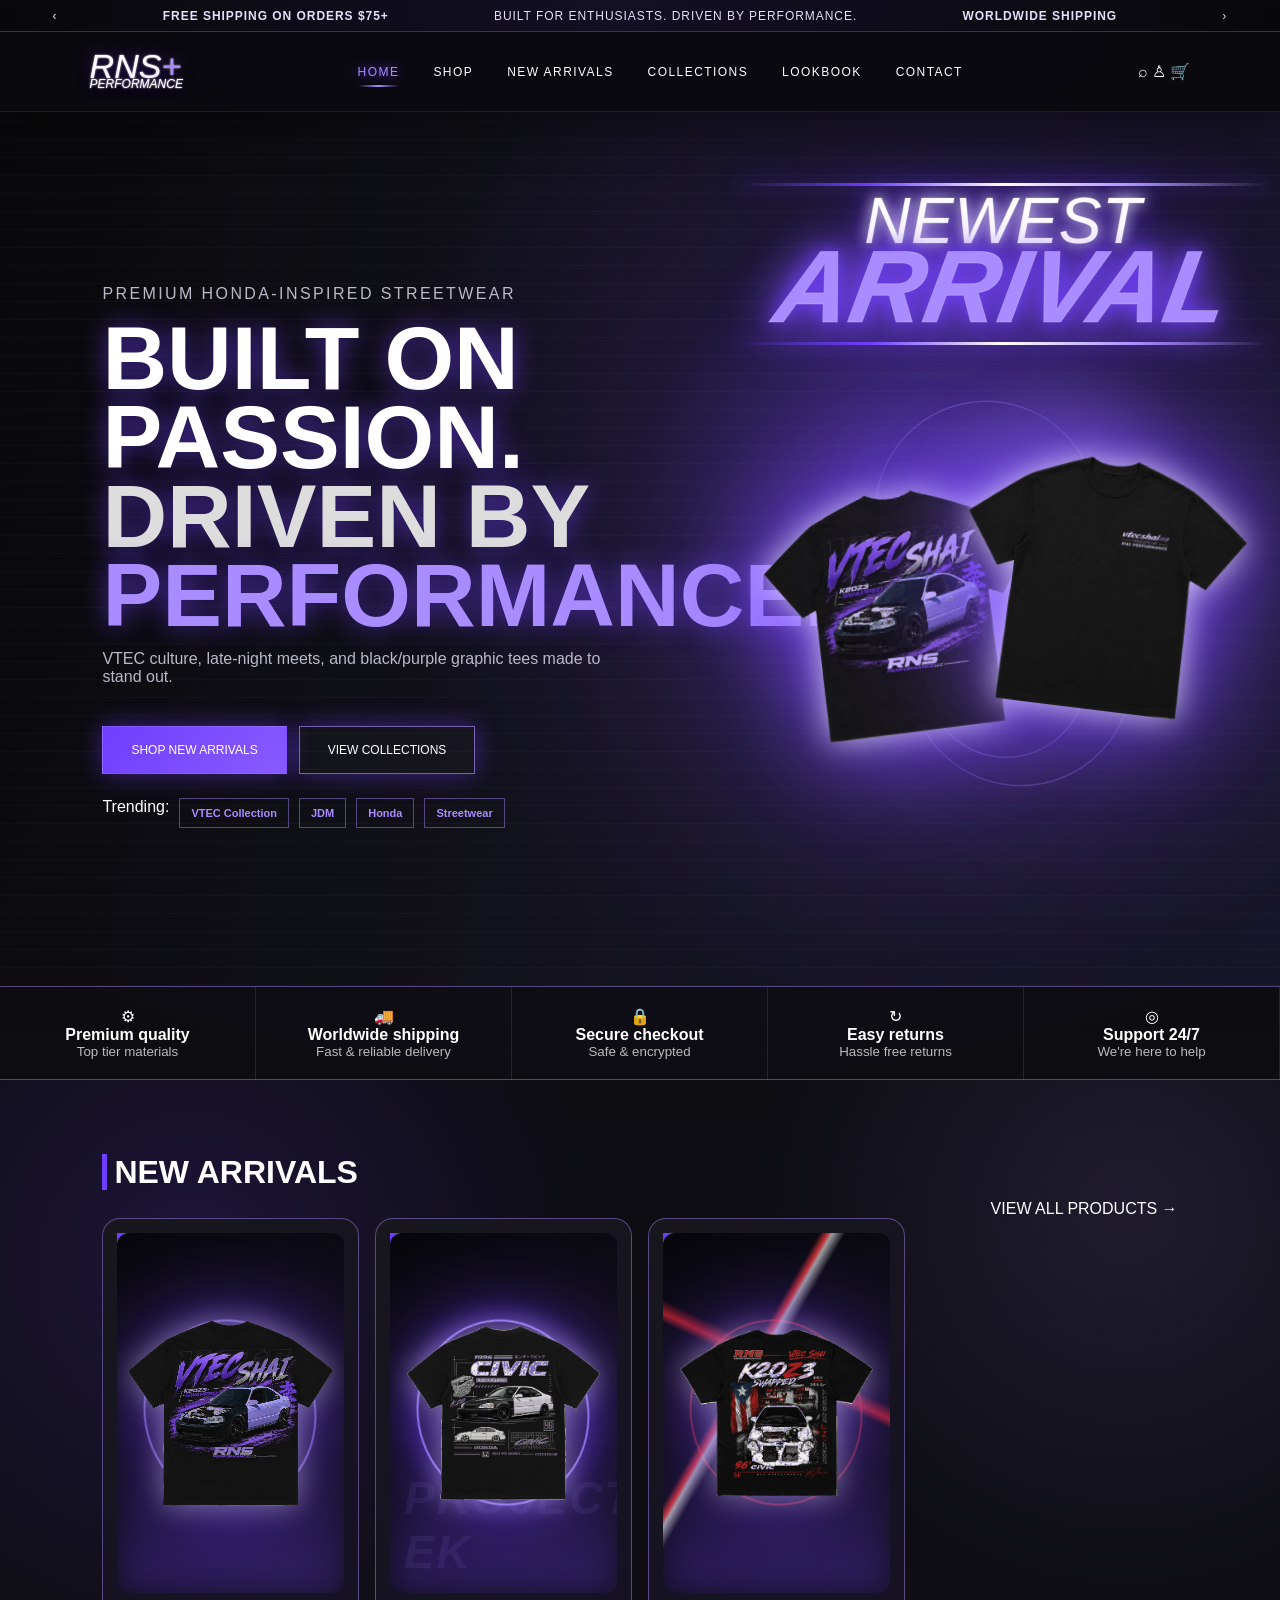
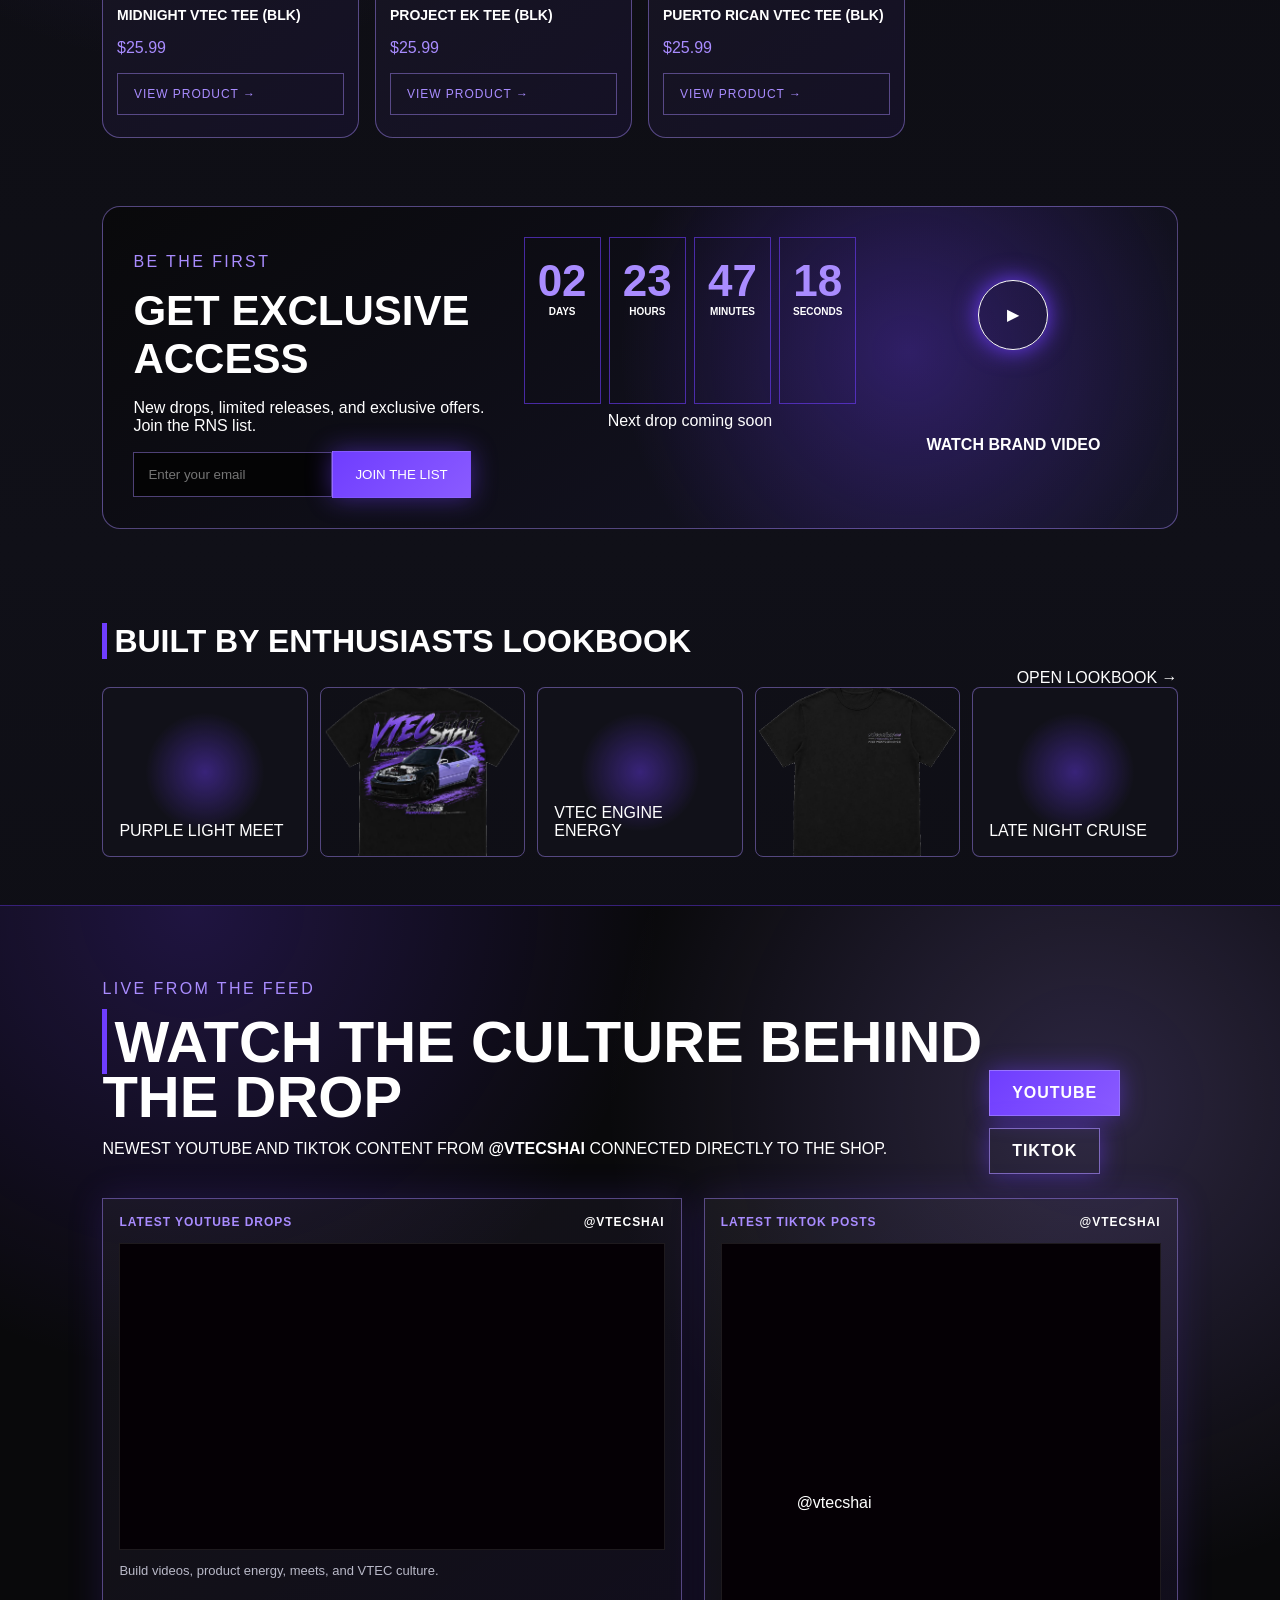
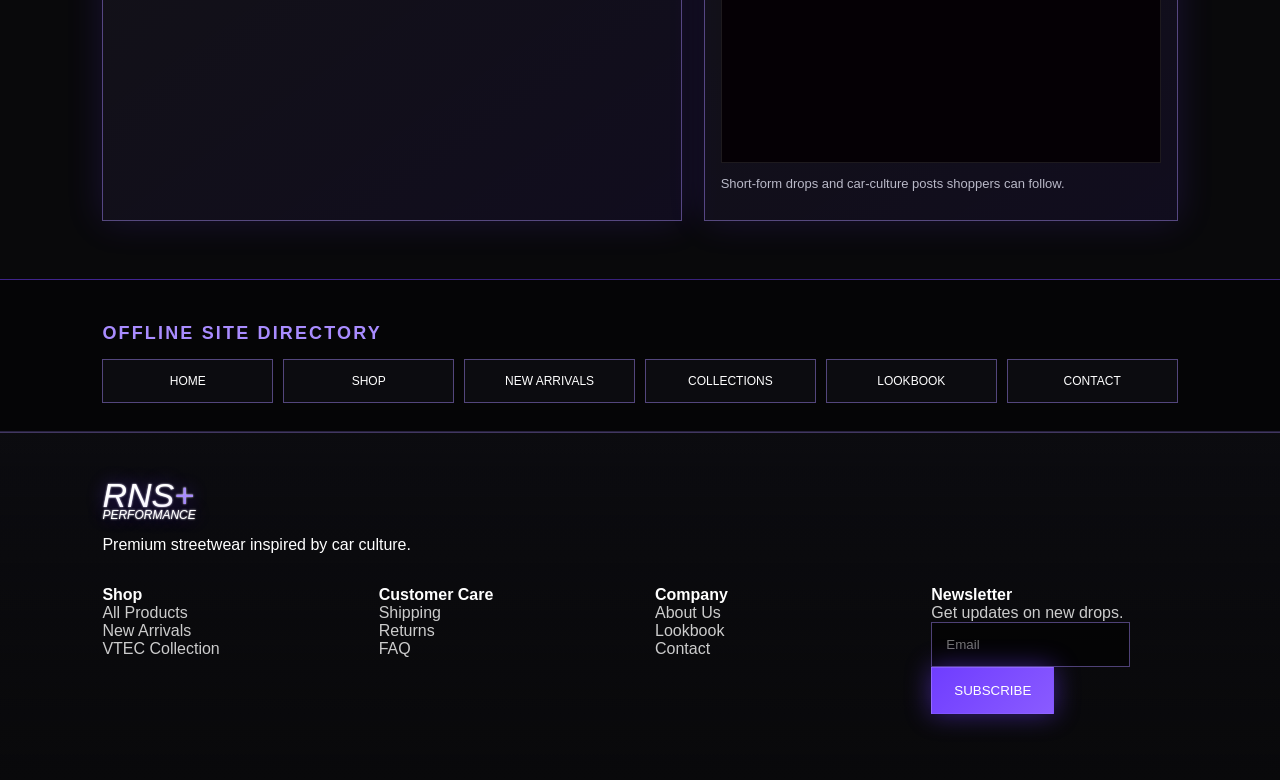
==== index.html @ 990e78fb "Update index.html" ====
<!doctype html><html lang="en"><head><meta charset="utf-8"><meta name="viewport" content="width=device-width,initial-scale=1"><title>RNS Performance Premium Preview</title><link rel="stylesheet" href="assets/styles.css"></head><body class="rns-page">
<div class="topbar"><span>‹</span><b>Free shipping on orders $75+</b><span>Built for enthusiasts. Driven by performance.</span><b>Worldwide shipping</b><span>›</span></div>
<header><div class="logo">RNS<span>+</span><small>PERFORMANCE</small></div><nav><a class="nav-current" href="index.html">Home</a><a href="shop.html">Shop</a><a href="new-arrivals.html">New Arrivals</a><a href="collections.html">Collections</a><a href="lookbook.html">Lookbook</a><a href="contact.html">Contact</a></nav><div class="icons">⌕ ♙ 🛒</div></header>
<section class="hero"><div class="copy"><p class="kicker">Premium Honda-inspired streetwear</p><h1>Built on passion.<br><em>Driven by</em><br><strong>performance.</strong></h1><p>VTEC culture, late-night meets, and black/purple graphic tees made to stand out.</p><div><a class="btn" href="new-arrivals.html">Shop new arrivals</a><a class="btn ghost" href="collections.html">View collections</a></div><div class="tags"><span>Trending:</span><b>VTEC Collection</b><b>JDM</b><b>Honda</b><b>Streetwear</b></div></div><div class="shirts floating-shirts"><div class="arrival-badge" aria-label="Newest Arrival"><span>Newest</span><strong>Arrival</strong></div><span class="hero-orbit hero-orbit-one"></span><span class="hero-orbit hero-orbit-two"></span><img class="hero-shirt shirt-vtec" src="assets/rns-shirt-vtec-transparent.png" alt="RNS Performance VTEC shirt"><img class="hero-shirt shirt-purple" src="assets/rns-shirt-purple-transparent.png" alt="RNS Performance purple shirt"></div></section>
<section class="trust"><div>⚙ <b>Premium quality</b><small>Top tier materials</small></div><div>🚚 <b>Worldwide shipping</b><small>Fast & reliable delivery</small></div><div>🔒 <b>Secure checkout</b><small>Safe & encrypted</small></div><div>↻ <b>Easy returns</b><small>Hassle free returns</small></div><div>◎ <b>Support 24/7</b><small>We're here to help</small></div></section>
<section class="products catalog-products"><div class="head"><h2>New arrivals</h2><a href="shop.html">View all products →</a></div><div class="grid catalog-grid"><article class="catalog-card card-violet"><i>New</i><a class="product-link" href="product-vtec.html"><div class="catalog-stage"><span class="motion-ring"></span><span class="motion-bolt"></span><div class="shirt-rotator"><img class="front" src="assets/rns-shirt-vtec-transparent.png" alt="Midnight Vtec Tee (Blk)
 front"><img class="back" src="assets/vtec-back-transparent.png" alt="Midnight Vtec Tee (Blk) back"></div></div><h3>Midnight Vtec Tee (Blk)
</h3><p>$25.99</p><span class="view-product">View product →</span></a></article><article class="catalog-card card-orbit"><i>New</i><a class="product-link" href="product-project-ek.html"><div class="catalog-stage"><span class="motion-ring"></span><span class="motion-bolt"></span><div class="shirt-rotator"><img class="front" src="assets/project-ek-front-transparent.png" alt="Project EK Tee (Blk) front"><img class="back" src="assets/project-ek-back-transparent.png" alt="Project EK Tee (Blk) back"></div></div><h3>Project EK Tee (Blk)</h3><p>$25.99</p><span class="view-product">View product →</span></a></article><article class="catalog-card card-lightning"><i>New</i><a class="product-link" href="product-puerto-rican-vtec.html"><div class="catalog-stage"><span class="motion-ring"></span><span class="motion-bolt"></span><div class="shirt-rotator"><img class="front" src="assets/puerto-rican-vtec-front-transparent.png" alt="Puerto Rican Vtec Tee (blk) front"><img class="back" src="assets/puerto-rican-vtec-back-transparent.png" alt="Puerto Rican Vtec Tee (blk) back"></div></div><h3>Puerto Rican Vtec Tee (blk)</h3><p>$25.99</p><span class="view-product">View product →</span></a></article></div></section>
<section class="access"><div><p class="kicker">Be the first</p><h2>Get exclusive access</h2><p>New drops, limited releases, and exclusive offers. Join the RNS list.</p><input placeholder="Enter your email"><button>Join the list</button></div><div class="count"><b>02<small>Days</small></b><b>23<small>Hours</small></b><b>47<small>Minutes</small></b><b>18<small>Seconds</small></b><span>Next drop coming soon</span></div><div class="video"><div>▶</div><b>Watch brand video</b></div></section>
<section class="lookbook"><div class="head"><h2>Built by enthusiasts <span>lookbook</span></h2><a href="lookbook.html">Open lookbook →</a></div><div class="lookgrid"><div>Purple light meet</div><img src="assets/vtec-back-transparent.png"><div>VTEC engine energy</div><img src="assets/purple-back-transparent.png"><div>Late night cruise</div></div></section>

<section class="social-feed">
  <div class="head social-head"><div><p class="kicker">Live from the feed</p><h2>Watch the culture behind the drop</h2><p>Newest YouTube and TikTok content from <b>@vtecshai</b> connected directly to the shop.</p></div><div class="social-actions"><a href="https://www.youtube.com/@vtecshai" target="_blank">YouTube</a><a href="https://www.tiktok.com/@vtecshai" target="_blank">TikTok</a></div></div>
  <div class="social-grid">
    <article><div class="platform"><span>Latest YouTube Drops</span><b>@vtecshai</b></div><div class="embed"><iframe src="https://www.youtube.com/embed?listType=user_uploads&list=vtecshai" title="Latest YouTube videos from vtecshai" loading="lazy" allowfullscreen></iframe></div><p>Build videos, product energy, meets, and VTEC culture.</p></article>
    <article><div class="platform"><span>Latest TikTok Posts</span><b>@vtecshai</b></div><div class="embed tiktok"><blockquote class="tiktok-embed" cite="https://www.tiktok.com/@vtecshai" data-unique-id="vtecshai" data-embed-type="creator" style="max-width:780px;min-width:288px;margin:0 auto;"><section><a target="_blank" href="https://www.tiktok.com/@vtecshai?refer=creator_embed">@vtecshai</a></section></blockquote><script async src="https://www.tiktok.com/embed.js"></script></div><p>Short-form drops and car-culture posts shoppers can follow.</p></article>
  </div>
</section>
<section class="directory"><h2>Offline site directory</h2><div class="dir-grid"><a href="index.html">Home</a><a href="shop.html">Shop</a><a href="new-arrivals.html">New Arrivals</a><a href="collections.html">Collections</a><a href="lookbook.html">Lookbook</a><a href="contact.html">Contact</a></div></section><footer><a class="logo" href="index.html">RNS<span>+</span><small>PERFORMANCE</small></a><p>Premium streetwear inspired by car culture.</p><div class="cols"><p><b>Shop</b><br>All Products<br>New Arrivals<br>VTEC Collection</p><p><b>Customer Care</b><br>Shipping<br>Returns<br>FAQ</p><p><b>Company</b><br>About Us<br>Lookbook<br>Contact</p><p><b>Newsletter</b><br>Get updates on new drops.<br><input placeholder="Email"><button>Subscribe</button></p></div></footer>
</body></html>
---- assets/styles.css ----
*{box-sizing:border-box}body{margin:0;background:#020203;color:white;font-family:Arial Black,Arial,sans-serif}a{color:inherit;text-decoration:none}.topbar{height:32px;background:linear-gradient(90deg,#141026,#070308,#141026);display:flex;align-items:center;justify-content:space-around;border-bottom:1px solid #6F3DFF;color:#fff;font-size:12px;text-transform:uppercase;letter-spacing:.08em}header{height:80px;display:flex;align-items:center;justify-content:space-between;padding:0 7%;background:#050506cc;position:sticky;top:0;z-index:3;border-bottom:1px solid #27213f}.logo{font-size:34px;line-height:.75;font-style:italic;text-shadow:0 0 14px #6F3DFF}.logo span{color:#6F3DFF}.logo small{display:block;font-size:12px}nav{display:flex;gap:34px;font-size:12px;text-transform:uppercase;letter-spacing:.12em}.hero{min-height:690px;display:grid;grid-template-columns:1fr 1fr;align-items:center;padding:6% 8%;position:relative;overflow:hidden;background:radial-gradient(circle at 75% 42%,#34206f 0,#0e0711 28%,transparent 50%),linear-gradient(90deg,#020203 45%,#100e1d)}.hero:before{content:"";position:absolute;inset:0;background:repeating-linear-gradient(0deg,#fff1 0 1px,transparent 1px 18px);opacity:.3}.copy,.shirts{position:relative}.kicker{color:#6F3DFF;text-transform:uppercase;letter-spacing:.15em}.hero h1{font-size:clamp(48px,7vw,96px);text-transform:uppercase;line-height:.88;margin:0;text-shadow:0 0 20px #6F3DFF}.hero h1 em{font-style:normal;color:#ddd}.hero h1 strong{color:#6F3DFF}.copy>p{max-width:500px;color:#ded7e7}.btn{display:inline-block;background:linear-gradient(90deg,#6F3DFF,#7c4dff);padding:16px 28px;margin:24px 12px 24px 0;text-transform:uppercase;font-size:12px;box-shadow:0 0 20px #6F3DFF66}.ghost{background:transparent;border:1px solid #9273ff}.tags{display:flex;gap:10px;flex-wrap:wrap}.tags b{border:1px solid #6F3DFF;padding:8px 11px;color:#6F3DFF;font-size:11px}.shirts{position:relative;min-height:720px;display:flex;align-items:center;justify-content:center;isolation:isolate;padding-top:90px}.floating-shirts:before{content:"";position:absolute;inset:10% 3% 2%;background:radial-gradient(circle at 40% 55%,#6F3DFF66,transparent 32%),radial-gradient(circle at 68% 38%,#7c4dff55,transparent 30%);filter:blur(18px);z-index:-2;animation:pulseGlow 3.6s ease-in-out infinite}.hero-orbit{position:absolute;border:1px solid #6F3DFF99;border-radius:999px;filter:drop-shadow(0 0 14px #6F3DFF);opacity:.72;z-index:-1}.hero-orbit-one{width:64%;height:54%;transform:rotate(-12deg);animation:orbitDrift 8s ease-in-out infinite}.hero-orbit-two{width:46%;height:38%;transform:rotate(18deg) translate(18%,8%);animation:orbitDrift 9s ease-in-out infinite reverse}.hero-shirt{position:relative;width:min(78%,680px);object-fit:contain;filter:drop-shadow(0 0 14px #ffffff99) drop-shadow(0 0 38px #6F3DFFff) drop-shadow(0 0 82px #7c4dffbb);will-change:transform,opacity,filter}.shirt-vtec{transform:rotate(-7deg) translate(-3%,7%);animation:floatInLeft 1.05s cubic-bezier(.16,1,.3,1) both,shirtFloatA 5.6s ease-in-out 1.05s infinite}.shirt-purple{width:min(82%,710px);margin-left:-28%;transform:rotate(7deg) translate(3%,-4%);animation:floatInRight 1.15s cubic-bezier(.16,1,.3,1) .12s both,shirtFloatB 6.2s ease-in-out 1.15s infinite}@keyframes floatInLeft{0%{opacity:0;transform:translateX(-90px) translateY(34px) scale(.88) rotate(-16deg)}100%{opacity:1;transform:rotate(-7deg) translate(-3%,7%) scale(1)}}@keyframes floatInRight{0%{opacity:0;transform:translateX(100px) translateY(-18px) scale(.88) rotate(18deg)}100%{opacity:1;transform:rotate(7deg) translate(3%,-4%) scale(1)}}@keyframes shirtFloatA{0%,100%{transform:rotate(-7deg) translate(-3%,7%)}50%{transform:rotate(-5deg) translate(-5%,2%)}}@keyframes shirtFloatB{0%,100%{transform:rotate(7deg) translate(3%,-4%)}50%{transform:rotate(5deg) translate(6%,1%)}}@keyframes pulseGlow{0%,100%{opacity:.62;transform:scale(.96)}50%{opacity:1;transform:scale(1.04)}}@keyframes orbitDrift{0%,100%{transform:rotate(-12deg) translateY(0)}50%{transform:rotate(-7deg) translateY(-14px)}}.arrival-badge{position:absolute;top:8px;left:50%;transform:translateX(-50%);z-index:5;text-align:center;text-transform:uppercase;letter-spacing:.04em;line-height:.78;white-space:nowrap;filter:drop-shadow(0 0 18px #6F3DFF);animation:arrivalSlam .95s cubic-bezier(.16,1,.3,1) .05s both,arrivalGlow 2.2s ease-in-out 1s infinite}.arrival-badge span,.arrival-badge strong{display:block;font-family:Arial Black,Impact,sans-serif;font-style:italic;-webkit-text-stroke:1px #ffffff44}.arrival-badge span{font-size:clamp(34px,5vw,76px);color:#fff;text-shadow:0 0 16px #fff,0 0 28px #6F3DFF}.arrival-badge strong{font-size:clamp(54px,8vw,124px);color:#6F3DFF;text-shadow:0 0 18px #6F3DFF,0 0 44px #7c4dff;transform:skewX(-10deg)}.arrival-badge:before,.arrival-badge:after{content:"";position:absolute;left:50%;height:3px;background:linear-gradient(90deg,transparent,#6F3DFF,#fff,#7c4dff,transparent);transform:translateX(-50%);width:118%;box-shadow:0 0 18px #6F3DFF}.arrival-badge:before{top:-14px}.arrival-badge:after{bottom:-18px}@keyframes arrivalSlam{0%{opacity:0;transform:translate(-50%,-70px) scale(1.25) skewX(-18deg);letter-spacing:.18em;filter:blur(4px) drop-shadow(0 0 38px #6F3DFF)}70%{opacity:1;transform:translate(-50%,8px) scale(.96) skewX(-8deg);filter:blur(0) drop-shadow(0 0 24px #6F3DFF)}100%{opacity:1;transform:translate(-50%,0) scale(1) skewX(0)}}@keyframes arrivalGlow{0%,100%{filter:drop-shadow(0 0 14px #6F3DFF)}50%{filter:drop-shadow(0 0 30px #6F3DFF) drop-shadow(0 0 54px #7c4dff)}}@media(prefers-reduced-motion:reduce){.hero-shirt,.hero-orbit,.floating-shirts:before,.arrival-badge{animation:none!important}}.trust{display:grid;grid-template-columns:repeat(5,1fr);border-top:1px solid #6F3DFF77;border-bottom:1px solid #6F3DFF77}.trust div{padding:20px;text-align:center;border-right:1px solid #27213f}.trust b,.trust small{display:block}.trust small{color:#bbb}.products,.lookbook{padding:48px 8%}.head{display:flex;justify-content:space-between;align-items:end;text-transform:uppercase}.head h2{font-size:32px}.head h2:before{content:"";border-left:5px solid #6F3DFF;margin-right:7px}.grid{display:grid;grid-template-columns:repeat(4,1fr);gap:16px}article{border:1px solid #6F3DFF77;background:#0c0c10;padding:14px;position:relative}article:hover{box-shadow:0 0 30px #6F3DFF66;transform:translateY(-3px)}article i{position:absolute;background:#6F3DFF;color:#000;padding:4px 8px;text-transform:uppercase;font-size:10px}article img{width:100%;aspect-ratio:1;object-fit:cover}article h3{font-size:14px;text-transform:uppercase}article p{color:#6F3DFF}.access{margin:20px 8%;padding:30px;border:1px solid #6F3DFF;border-radius:18px;display:grid;grid-template-columns:1.1fr 1fr .8fr;gap:24px;background:radial-gradient(circle at 75% 45%,#7c4dff55,transparent 35%),#060608}.access h2{text-transform:uppercase;font-size:42px;margin:0}.access input,footer input{background:#040405;border:1px solid #6F3DFF77;color:white;padding:14px}.access button,footer button{background:#6F3DFF;color:white;border:0;padding:15px 22px;text-transform:uppercase}.count{display:grid;grid-template-columns:repeat(4,1fr);gap:8px;text-align:center}.count b{border:1px solid #6F3DFF99;padding:18px 8px;color:#6F3DFF;font-size:44px}.count small{display:block;color:white;font-size:10px;text-transform:uppercase}.count span{grid-column:1/-1}.video{display:grid;place-items:center;text-transform:uppercase}.video div{width:70px;height:70px;border:1px solid white;border-radius:50%;display:grid;place-items:center;box-shadow:0 0 25px #6F3DFF}.lookgrid{display:grid;grid-template-columns:repeat(5,1fr);gap:12px}.lookgrid img,.lookgrid div{width:100%;height:170px;object-fit:cover;border:1px solid #6F3DFF77;border-radius:8px}.lookgrid div{display:flex;align-items:end;padding:16px;text-transform:uppercase;background:radial-gradient(circle,#7c4dff77,transparent 45%),#09090c}footer{padding:50px 8%;border-top:1px solid #6F3DFF77}.cols{display:grid;grid-template-columns:repeat(4,1fr);gap:30px;color:#ccc}footer b{color:white}@media(max-width:800px){nav{display:none}.hero,.access{grid-template-columns:1fr}.trust,.grid,.lookgrid,.cols{grid-template-columns:1fr 1fr}.topbar{font-size:9px}.shirts{min-height:610px;padding-top:100px}.hero-shirt{width:86%}.shirt-purple{width:92%;margin-left:-36%}.arrival-badge span{font-size:34px}.arrival-badge strong{font-size:56px}}
.social-feed{padding:58px 8vw;background:radial-gradient(circle at 15% 0,rgba(111,61,255,.22),transparent 32%),radial-gradient(circle at 85% 20%,rgba(138,91,255,.25),transparent 36%),#030004;border-top:1px solid rgba(111,61,255,.45);border-bottom:1px solid rgba(111,61,255,.45)}.social-head{align-items:flex-end}.social-head h2{font-size:clamp(30px,5vw,58px);line-height:.95;margin:0 0 12px;text-transform:uppercase}.social-actions{display:flex;gap:12px;flex-wrap:wrap}.social-actions a{display:inline-flex;align-items:center;justify-content:center;min-height:46px;padding:0 22px;border:1px solid #6F3DFF;background:#6F3DFF;color:#fff;text-decoration:none;text-transform:uppercase;font-weight:900;letter-spacing:.06em;box-shadow:0 0 24px rgba(111,61,255,.42)}.social-actions a:nth-child(2){background:transparent}.social-grid{display:grid;grid-template-columns:minmax(0,1.1fr) minmax(320px,.9fr);gap:22px;margin-top:24px}.social-grid article{border:1px solid rgba(111,61,255,.58);background:linear-gradient(145deg,rgba(255,255,255,.045),rgba(111,61,255,.08));box-shadow:0 0 34px rgba(111,61,255,.18);padding:16px}.platform{display:flex;justify-content:space-between;gap:12px;text-transform:uppercase;letter-spacing:.08em;font-size:12px;font-weight:900;margin-bottom:14px}.platform span{color:#6F3DFF}.embed{background:#050005;border:1px solid rgba(255,255,255,.1);aspect-ratio:16/9;display:flex;align-items:center;justify-content:center;overflow:hidden}.embed iframe{width:100%;height:100%;border:0}.embed.tiktok{min-height:520px;aspect-ratio:auto;padding:10px}.social-grid p{color:rgba(255,255,255,.7);font-size:13px}@media(max-width:900px){.social-grid{grid-template-columns:1fr}.embed.tiktok{min-height:430px}}


/* offline multi-page navigation */
nav a,.btn,.head a,.social-actions a,.product-link,.footer-link{cursor:pointer}.page-hero{min-height:360px;padding:70px 8%;display:grid;align-items:center;background:radial-gradient(circle at 80% 35%,#34206f 0,#100e1d 28%,transparent 50%),linear-gradient(100deg,#020203,#100e1d);border-bottom:1px solid #6F3DFF77;position:relative;overflow:hidden}.page-hero:before{content:"";position:absolute;inset:0;background:repeating-linear-gradient(0deg,#fff1 0 1px,transparent 1px 18px);opacity:.25}.page-hero>*{position:relative}.page-hero h1{font-size:clamp(44px,8vw,92px);line-height:.85;margin:0;text-transform:uppercase;text-shadow:0 0 22px #6F3DFF}.page-hero p{max-width:680px;color:#ddd;font-family:Arial,sans-serif;line-height:1.6}.directory{padding:28px 8%;background:#050506;border-bottom:1px solid #27213f}.directory h2{font-size:18px;text-transform:uppercase;letter-spacing:.12em;color:#6F3DFF}.dir-grid{display:grid;grid-template-columns:repeat(6,1fr);gap:10px}.dir-grid a{border:1px solid #6F3DFF77;padding:14px;text-align:center;text-transform:uppercase;font-size:12px;background:#0c0c10}.dir-grid a:hover{box-shadow:0 0 22px #6F3DFF66}.content-section{padding:48px 8%}.split{display:grid;grid-template-columns:1fr 1fr;gap:32px;align-items:center}.panel{border:1px solid #6F3DFF77;background:linear-gradient(145deg,#0c0c10,#141225);padding:28px;border-radius:18px;box-shadow:0 0 24px #6F3DFF22}.panel h2,.content-section h2{text-transform:uppercase;font-size:clamp(28px,4vw,54px);margin-top:0}.panel p,.content-section p,.faq p{font-family:Arial,sans-serif;color:#ddd;line-height:1.6}.big-shirt{width:100%;max-height:560px;object-fit:contain;filter:drop-shadow(0 0 22px #fff8) drop-shadow(0 0 52px #6F3DFF)}.collection-grid{display:grid;grid-template-columns:repeat(3,1fr);gap:18px}.collection-card{min-height:260px;border:1px solid #6F3DFF77;border-radius:16px;padding:22px;display:flex;flex-direction:column;justify-content:flex-end;background:radial-gradient(circle at 70% 20%,#7c4dff77,transparent 35%),#08080b;text-transform:uppercase}.collection-card:nth-child(2){background:radial-gradient(circle at 30% 20%,#6F3DFF88,transparent 35%),#08080b}.collection-card:nth-child(3){background:radial-gradient(circle at 50% 15%,#fff4,transparent 34%),#08080b}.contact-grid{display:grid;grid-template-columns:1fr 1fr;gap:24px}.contact-form input,.contact-form textarea{width:100%;margin-bottom:12px;background:#040405;border:1px solid #6F3DFF77;color:white;padding:14px}.contact-form textarea{min-height:160px}.contact-form button{background:#6F3DFF;color:#fff;border:0;padding:15px 22px;text-transform:uppercase;font-weight:900}.faq{display:grid;grid-template-columns:repeat(2,1fr);gap:16px}.faq div{border:1px solid #27213f;background:#09090c;padding:18px;border-radius:12px}.nav-current{color:#6F3DFF;text-shadow:0 0 12px #6F3DFF}.mini-cart{border:1px solid #6F3DFF77;background:#0c0c10;padding:20px;border-radius:14px}.product-detail{display:grid;grid-template-columns:1fr 1fr;gap:32px;align-items:center}.product-detail img{width:100%;border:1px solid #6F3DFF77;background:#fff;border-radius:18px}.size-row{display:flex;gap:10px;flex-wrap:wrap}.size-row span{border:1px solid #6F3DFF77;padding:10px 14px}.mobile-note{display:none}@media(max-width:900px){.dir-grid{grid-template-columns:1fr 1fr}.split,.contact-grid,.product-detail{grid-template-columns:1fr}.collection-grid,.faq{grid-template-columns:1fr}.mobile-note{display:block}.page-hero{min-height:300px}}


/* RNS purple/chrome colorway refresh */
:root{
  --bg:#09090B;
  --bg-2:#121218;
  --panel:#181820;
  --purple:#6F3DFF;
  --purple-2:#8A5BFF;
  --purple-3:#A98CFF;
  --text:#FFFFFF;
  --muted:#B9B9C8;
  --line:rgba(255,255,255,.09);
  --glow:rgba(111,61,255,.48);
}
body{background:radial-gradient(circle at 50% -10%,rgba(111,61,255,.22),transparent 34%),linear-gradient(180deg,var(--bg) 0%,#101018 54%,#08080b 100%);color:var(--text)}
.topbar{background:linear-gradient(90deg,#09090B,#141026 48%,#09090B);border-bottom:1px solid rgba(111,61,255,.55);color:#EAE5FF}
header{background:rgba(9,9,11,.86);backdrop-filter:blur(18px);border-bottom:1px solid rgba(255,255,255,.08);box-shadow:0 18px 45px rgba(0,0,0,.38)}
.logo{text-shadow:0 0 18px var(--glow),0 0 2px #fff}.logo span,.kicker,.nav-current,.directory h2{color:var(--purple-3)}
nav a{position:relative}nav a:after{content:"";position:absolute;left:0;right:0;bottom:-8px;height:2px;background:linear-gradient(90deg,transparent,var(--purple-3),transparent);transform:scaleX(0);transition:.25s}nav a:hover:after,.nav-current:after{transform:scaleX(1)}
.hero{background:radial-gradient(circle at 72% 42%,rgba(111,61,255,.45) 0,rgba(52,32,111,.28) 26%,transparent 52%),linear-gradient(108deg,#09090B 0%,#101018 52%,#17152a 100%)}
.hero:before,.page-hero:before{background:repeating-linear-gradient(0deg,rgba(255,255,255,.08) 0 1px,transparent 1px 18px),linear-gradient(90deg,transparent,rgba(169,140,255,.08),transparent)}
.hero h1{text-shadow:0 0 26px rgba(111,61,255,.62)}.hero h1 strong{color:var(--purple-3)}.copy>p,.page-hero p,.social-grid p,.panel p,.content-section p,.faq p{color:var(--muted)}
.btn,.access button,footer button,.contact-form button{background:linear-gradient(135deg,var(--purple),var(--purple-2));box-shadow:0 0 26px var(--glow);border:1px solid rgba(255,255,255,.1);color:#fff}.btn:hover,.access button:hover,footer button:hover,.contact-form button:hover{box-shadow:0 0 38px rgba(111,61,255,.75);transform:translateY(-1px)}
.ghost{background:rgba(255,255,255,.02);border:1px solid rgba(169,140,255,.65)}
.tags b,.trust,article,.access,.lookgrid img,.lookgrid div,.panel,.dir-grid a,.collection-card,.mini-cart,.product-detail img,.size-row span,.contact-form input,.contact-form textarea,.access input,footer input{border-color:rgba(169,140,255,.45)!important}.tags b,article p,.count b{color:var(--purple-3)}
.floating-shirts:before{background:radial-gradient(circle at 40% 55%,rgba(111,61,255,.48),transparent 32%),radial-gradient(circle at 68% 38%,rgba(169,140,255,.34),transparent 30%)}
.hero-orbit{border-color:rgba(169,140,255,.62);filter:drop-shadow(0 0 16px var(--glow))}.hero-shirt{filter:drop-shadow(0 0 16px rgba(255,255,255,.7)) drop-shadow(0 0 46px rgba(111,61,255,.9)) drop-shadow(0 0 92px rgba(138,91,255,.55))}.arrival-badge{filter:drop-shadow(0 0 22px var(--glow))}.arrival-badge strong{color:var(--purple-3);text-shadow:0 0 18px var(--purple),0 0 46px var(--purple-2)}.arrival-badge span{text-shadow:0 0 14px #fff,0 0 30px var(--purple)}.arrival-badge:before,.arrival-badge:after{background:linear-gradient(90deg,transparent,var(--purple),#fff,var(--purple-3),transparent);box-shadow:0 0 20px var(--glow)}
@keyframes arrivalGlow{0%,100%{filter:drop-shadow(0 0 14px rgba(111,61,255,.55))}50%{filter:drop-shadow(0 0 34px rgba(111,61,255,.85)) drop-shadow(0 0 58px rgba(169,140,255,.55))}}
article{background:linear-gradient(145deg,rgba(255,255,255,.045),rgba(111,61,255,.08)),#0d0d13}article:hover{box-shadow:0 0 32px rgba(111,61,255,.48)}article i{background:var(--purple);color:white}.access{background:radial-gradient(circle at 75% 45%,rgba(111,61,255,.32),transparent 35%),linear-gradient(145deg,#09090B,#151427)}.lookgrid div,.collection-card{background:radial-gradient(circle,rgba(111,61,255,.42),transparent 45%),#111119}.collection-card:nth-child(2){background:radial-gradient(circle at 30% 20%,rgba(138,91,255,.44),transparent 35%),#111119}.collection-card:nth-child(3){background:radial-gradient(circle at 50% 15%,rgba(255,255,255,.22),transparent 34%),#111119}
.social-feed{background:radial-gradient(circle at 15% 0,rgba(111,61,255,.22),transparent 32%),radial-gradient(circle at 85% 20%,rgba(169,140,255,.22),transparent 36%),#09090B}.social-actions a{background:linear-gradient(135deg,var(--purple),var(--purple-2));border-color:rgba(169,140,255,.65);box-shadow:0 0 24px var(--glow)}.social-actions a:nth-child(2){background:rgba(255,255,255,.02)}.social-grid article{border-color:rgba(169,140,255,.46);background:linear-gradient(145deg,rgba(255,255,255,.045),rgba(111,61,255,.08));box-shadow:0 0 34px rgba(111,61,255,.16)}.platform span{color:var(--purple-3)}
.page-hero{background:radial-gradient(circle at 80% 35%,rgba(111,61,255,.36) 0,rgba(52,32,111,.2) 28%,transparent 50%),linear-gradient(100deg,#09090B,#17152a);border-bottom:1px solid rgba(169,140,255,.35)}.page-hero h1{text-shadow:0 0 24px rgba(111,61,255,.68)}
footer{border-top:1px solid rgba(169,140,255,.35);background:linear-gradient(180deg,rgba(18,18,24,.2),#09090B)}


/* Animated product catalogue additions */
.catalog-hero{position:relative}.catalog-controls{position:absolute;right:8%;bottom:48px;display:flex;gap:14px}.catalog-controls button{background:rgba(255,255,255,.03);color:#fff;border:1px solid rgba(169,140,255,.35);padding:14px 28px;text-transform:uppercase;font-weight:900;letter-spacing:.08em}.catalog-products{background:radial-gradient(circle at 15% 25%,rgba(111,61,255,.16),transparent 34%),radial-gradient(circle at 88% 18%,rgba(169,140,255,.12),transparent 30%)}.catalog-grid{grid-template-columns:repeat(4,minmax(0,1fr));align-items:stretch}.catalog-card{overflow:hidden;border-radius:18px;min-height:520px;animation:catalogRise .8s cubic-bezier(.16,1,.3,1) both}.catalog-card:nth-child(1){animation-delay:.05s}.catalog-card:nth-child(2){animation-delay:.15s}.catalog-card:nth-child(3){animation-delay:.25s}.catalog-card:nth-child(4){animation-delay:.35s}.catalog-stage{height:360px;display:flex;align-items:center;justify-content:center;position:relative;overflow:hidden;background:radial-gradient(circle at 50% 40%,rgba(111,61,255,.24),transparent 42%),#050507;border-radius:12px}.catalog-stage:before{content:"";position:absolute;inset:auto 0 0;height:35%;background:linear-gradient(0deg,rgba(111,61,255,.32),transparent);filter:blur(18px)}.catalog-stage img{position:relative;z-index:2;width:92%;height:92%;object-fit:contain;mix-blend-mode:normal;filter:drop-shadow(0 0 14px rgba(255,255,255,.45)) drop-shadow(0 0 42px rgba(111,61,255,.55));transition:transform .45s ease,filter .45s ease}.catalog-card:hover .catalog-stage img{transform:scale(1.08) translateY(-10px);filter:drop-shadow(0 0 18px rgba(255,255,255,.6)) drop-shadow(0 0 58px rgba(111,61,255,.85))}.motion-ring,.motion-bolt{position:absolute;pointer-events:none}.motion-ring{width:76%;height:52%;border:2px solid rgba(169,140,255,.64);border-radius:50%;filter:drop-shadow(0 0 16px rgba(111,61,255,.75));transform:rotate(-14deg);animation:catalogOrbit 4.8s ease-in-out infinite}.motion-bolt{inset:0;opacity:.0;background:linear-gradient(135deg,transparent 38%,rgba(255,255,255,.78) 39%,rgba(111,61,255,.65) 41%,transparent 44%);animation:scanBolt 3.2s ease-in-out infinite}.view-product{display:block;border:1px solid rgba(169,140,255,.45);padding:13px 16px;margin-top:14px;text-transform:uppercase;color:var(--purple-3);font-size:12px;letter-spacing:.08em}.card-orbit .catalog-stage{background:radial-gradient(circle at 50% 48%,rgba(111,61,255,.34),transparent 44%),linear-gradient(145deg,#07070b,#151223)}.card-orbit .motion-ring{animation:ekOrbit 3.7s linear infinite;border-color:rgba(169,140,255,.9);box-shadow:0 0 28px rgba(111,61,255,.38)}.card-orbit .catalog-stage:after{content:"PROJECT EK";position:absolute;left:14px;bottom:14px;font-size:46px;font-style:italic;font-weight:900;color:rgba(169,140,255,.09);letter-spacing:.04em}.card-lightning .catalog-stage{background:radial-gradient(circle at 48% 45%,rgba(255,45,45,.25),transparent 40%),radial-gradient(circle at 70% 20%,rgba(111,61,255,.25),transparent 34%),#07070b}.card-lightning .motion-ring{border-color:rgba(255,52,52,.45);filter:drop-shadow(0 0 16px rgba(255,45,45,.65));animation:redPulse 2.6s ease-in-out infinite}.card-lightning .motion-bolt{opacity:.8;background:linear-gradient(120deg,transparent 32%,rgba(255,40,40,.0) 36%,rgba(255,60,60,.95) 38%,rgba(255,255,255,.75) 39%,transparent 42%),linear-gradient(25deg,transparent 58%,rgba(255,40,40,.8) 60%,transparent 63%);animation:lightningSlash 2.8s cubic-bezier(.16,1,.3,1) infinite}.card-violet .catalog-stage img{animation:softFloat 4.8s ease-in-out infinite}.card-glow .catalog-stage img{animation:softFloatB 5.2s ease-in-out infinite}.product-showcase .detail-stage{position:relative;min-height:620px;display:flex;align-items:center;justify-content:center;border:1px solid rgba(169,140,255,.45);border-radius:22px;background:radial-gradient(circle at 50% 45%,rgba(111,61,255,.22),transparent 45%),#07070b;overflow:hidden}.detail-stage img{position:relative;z-index:2;width:94%;max-height:590px;object-fit:contain;filter:drop-shadow(0 0 18px rgba(255,255,255,.5)) drop-shadow(0 0 60px rgba(111,61,255,.65));animation:detailFloat 5s ease-in-out infinite}.detail-stage .motion-ring{width:72%;height:48%}.detail-stage .motion-bolt{opacity:.5}@keyframes catalogRise{0%{opacity:0;transform:translateY(44px) scale(.96);filter:blur(5px)}100%{opacity:1;transform:translateY(0) scale(1);filter:blur(0)}}@keyframes catalogOrbit{0%,100%{transform:rotate(-14deg) scale(.94)}50%{transform:rotate(-4deg) scale(1.02)}}@keyframes ekOrbit{0%{transform:rotate(0deg) scale(.98)}100%{transform:rotate(360deg) scale(.98)}}@keyframes scanBolt{0%,70%,100%{opacity:0;transform:translateX(-120%)}78%{opacity:.8}92%{opacity:0;transform:translateX(120%)}}@keyframes lightningSlash{0%,62%,100%{opacity:0;transform:translateX(-80%) skewX(-10deg)}68%{opacity:1}82%{opacity:.12;transform:translateX(85%) skewX(-10deg)}}@keyframes redPulse{0%,100%{transform:rotate(14deg) scale(.94);opacity:.52}50%{transform:rotate(19deg) scale(1.04);opacity:1}}@keyframes softFloat{0%,100%{transform:translateY(0) rotate(-1deg)}50%{transform:translateY(-12px) rotate(1deg)}}@keyframes softFloatB{0%,100%{transform:translateY(0) rotate(1deg)}50%{transform:translateY(-10px) rotate(-1deg)}}@keyframes detailFloat{0%,100%{transform:translateY(0) scale(1)}50%{transform:translateY(-16px) scale(1.03)}}@media(max-width:1100px){.catalog-grid{grid-template-columns:repeat(2,1fr)}.catalog-controls{position:static;margin-top:22px}.catalog-stage{height:330px}}@media(max-width:640px){.catalog-grid{grid-template-columns:1fr}.catalog-stage{height:340px}.catalog-card{min-height:auto}.product-showcase .detail-stage{min-height:420px}}


/* =====================================================
   MOBILE + GITHUB PAGES FIX PACK
   Makes the public GitHub Pages version match the iPhone showcase.
   ===================================================== */
html{scroll-behavior:smooth;background:#09090B}body{min-width:0;-webkit-font-smoothing:antialiased}img{max-width:100%;height:auto}header,section,footer{max-width:100vw}.icons{white-space:nowrap}.product-link{display:block}.catalog-stage,.detail-stage{background:radial-gradient(circle at 50% 44%,rgba(111,61,255,.26),transparent 42%),linear-gradient(145deg,#07070b,#151223)!important}.catalog-stage img,.detail-stage img,.big-shirt{background:transparent!important}.catalog-stage{isolation:isolate}.catalog-stage:after{z-index:1}.catalog-stage .shirt-rotator,.detail-stage .shirt-rotator{position:relative;z-index:2;width:100%;height:100%;display:grid;place-items:center}.shirt-rotator img{grid-area:1/1;width:92%;height:92%;object-fit:contain;background:transparent!important;filter:drop-shadow(0 0 14px rgba(255,255,255,.38)) drop-shadow(0 0 48px rgba(111,61,255,.72));backface-visibility:hidden;transform-style:preserve-3d;transition:filter .35s ease}.shirt-rotator .back{opacity:0;transform:rotateY(180deg) scale(.98)}.catalog-card:hover .shirt-rotator .front,.product-showcase:hover .shirt-rotator .front{animation:shirtFrontCycle 3.8s ease-in-out infinite}.catalog-card:hover .shirt-rotator .back,.product-showcase:hover .shirt-rotator .back{animation:shirtBackCycle 3.8s ease-in-out infinite}.catalog-card:hover .shirt-rotator img,.product-showcase:hover .shirt-rotator img{filter:drop-shadow(0 0 18px rgba(255,255,255,.55)) drop-shadow(0 0 70px rgba(111,61,255,.95))}.size-row span{cursor:pointer;transition:all .2s ease;border-radius:10px}.size-row span:hover{color:#fff;background:linear-gradient(135deg,rgba(111,61,255,.75),rgba(169,140,255,.38));box-shadow:0 0 0 1px rgba(255,255,255,.2),0 0 24px rgba(111,61,255,.9),inset 0 0 18px rgba(255,255,255,.08);transform:translateY(-2px) scale(1.04)}@keyframes shirtFrontCycle{0%,42%{opacity:1;transform:rotateY(0deg) scale(1.06)}50%,92%{opacity:0;transform:rotateY(-180deg) scale(1.02)}100%{opacity:1;transform:rotateY(-360deg) scale(1.06)}}@keyframes shirtBackCycle{0%,42%{opacity:0;transform:rotateY(180deg) scale(1.02)}50%,92%{opacity:1;transform:rotateY(0deg) scale(1.06)}100%{opacity:0;transform:rotateY(-180deg) scale(1.02)}}
@media(max-width:760px){
  .topbar{height:auto;min-height:34px;padding:7px 8px;gap:8px;justify-content:center;flex-wrap:wrap;font-size:9px;line-height:1.2;text-align:center}.topbar span:first-child,.topbar span:last-child{display:none}
  header{height:auto;min-height:70px;padding:14px 18px;position:sticky;top:0;display:grid;grid-template-columns:1fr auto;gap:10px;align-items:center}.logo{font-size:30px}.logo small{font-size:10px;letter-spacing:.12em}header nav{grid-column:1/-1;display:flex;gap:8px;overflow-x:auto;padding:8px 0 2px;scrollbar-width:none}header nav::-webkit-scrollbar{display:none}header nav a{flex:0 0 auto;border:1px solid rgba(169,140,255,.28);border-radius:999px;padding:9px 12px;background:rgba(255,255,255,.035);font-size:10px}header nav a:after{display:none}.icons{font-size:18px}
  .hero{min-height:auto;display:flex;flex-direction:column;padding:38px 18px 34px;background:radial-gradient(circle at 50% 36%,rgba(111,61,255,.34),transparent 42%),linear-gradient(180deg,#09090B,#111122 62%,#09090B)}.copy{width:100%;text-align:left}.hero h1{font-size:clamp(43px,13.5vw,62px);line-height:.86}.copy>p{font-family:Arial,sans-serif;font-size:15px;line-height:1.55}.btn{width:100%;text-align:center;margin:10px 0;padding:15px 16px}.tags{margin-top:12px}.tags b,.tags span{font-size:10px}.shirts{min-height:430px;width:100%;padding-top:74px}.hero-shirt{width:68%!important;max-width:360px}.shirt-vtec{margin-left:-22%;}.shirt-purple{margin-left:-33%;width:74%!important;max-width:380px}.arrival-badge{top:4px}.arrival-badge span{font-size:28px}.arrival-badge strong{font-size:46px}.hero-orbit-one{width:82%;height:45%}.hero-orbit-two{width:60%;height:34%}
  .trust{grid-template-columns:1fr 1fr;padding:0}.trust div{padding:14px 8px;font-size:12px}.trust small{font-family:Arial,sans-serif;font-size:11px}.products,.lookbook,.content-section,.directory,.social-feed{padding-left:18px!important;padding-right:18px!important}.head{align-items:flex-start;gap:10px;flex-direction:column}.head h2{font-size:26px}.grid,.catalog-grid{grid-template-columns:1fr!important;gap:18px}.catalog-card{border-radius:20px;padding:12px;background:linear-gradient(145deg,rgba(255,255,255,.055),rgba(111,61,255,.10)),#0b0b12}.catalog-stage{height:370px;border-radius:18px}.catalog-stage img{object-fit:contain!important}.catalog-stage .shirt-rotator img{width:100%;height:100%;padding:0}.view-product{border-radius:12px;text-align:center}.access{display:grid;grid-template-columns:1fr;margin:22px 18px;padding:18px}.access h2{font-size:28px}.count b{font-size:28px}.lookgrid{grid-template-columns:1fr!important}.lookgrid img,.lookgrid div{height:220px}.social-grid{grid-template-columns:1fr}.dir-grid{grid-template-columns:1fr 1fr}.directory{display:none}.page-hero{min-height:250px;padding:42px 18px}.page-hero h1{font-size:clamp(40px,15vw,68px)}.catalog-controls{position:static;display:grid;grid-template-columns:1fr 1fr;gap:10px;margin-top:18px}.catalog-controls button{padding:12px 8px}.product-detail,.split,.contact-grid{grid-template-columns:1fr!important}.product-showcase .detail-stage{min-height:420px;border-radius:22px}.detail-stage .shirt-rotator img{width:96%;height:96%;object-fit:contain}.panel{padding:20px}.panel h2,.content-section h2{font-size:30px}.size-row{display:grid;grid-template-columns:repeat(5,1fr);gap:8px}.size-row span{text-align:center;padding:12px 6px}.cols{grid-template-columns:1fr!important}footer{padding:38px 18px}.collection-grid,.faq{grid-template-columns:1fr!important}
}
@media(max-width:390px){.catalog-stage{height:330px}.hero h1{font-size:42px}.shirt-purple{margin-left:-42%}.hero-shirt{width:72%!important}.arrival-badge strong{font-size:40px}.arrival-badge span{font-size:24px}}

/* ==========================================================
   PRODUCT GALLERY V2
   Purple Product Page
   ========================================================== */

.product-gallery{
    display:grid;
    grid-template-columns:110px 1fr;
    gap:24px;
    align-items:center;
}

.product-thumbs{
    display:flex;
    flex-direction:column;
    gap:14px;
}

.product-thumbs img{

    width:90px;
    height:90px;

    object-fit:cover;

    border-radius:12px;

    cursor:pointer;

    border:2px solid rgba(255,255,255,.08);

    background:#0d0d12;

    transition:.25s;

}

.product-thumbs img:hover,
.product-thumbs img.active{

    border-color:#A98CFF;

    box-shadow:
        0 0 22px rgba(111,61,255,.75);

    transform:scale(1.04);

}

.product-stage{

    position:relative;

    min-height:620px;

    display:flex;

    justify-content:center;

    align-items:center;

    overflow:hidden;

    border-radius:22px;

    background:
    radial-gradient(circle at center,
    rgba(111,61,255,.22),
    transparent 48%),
    linear-gradient(
        145deg,
        #08080c,
        #151223
    );

}

.product-stage img{

    position:absolute;

    width:92%;

    max-height:560px;

    object-fit:contain;

    opacity:0;

    transition:
        opacity .45s ease,
        transform .45s ease;

    filter:
        drop-shadow(0 0 18px rgba(255,255,255,.45))
        drop-shadow(0 0 55px rgba(111,61,255,.75));

}

.product-stage img.active{

    opacity:1;

}

.product-stage img:hover{

    transform:scale(1.03);

}

@media(max-width:900px){

.product-gallery{

grid-template-columns:1fr;

}

.product-thumbs{

flex-direction:row;

justify-content:center;

order:2;

}

.product-thumbs img{

width:72px;
height:72px;

}

.product-stage{

min-height:420px;

}

.product-stage img{

width:96%;

}

}

/* ==========================================
   PRODUCT GALLERY
   ========================================== */

.purple-gallery{
    display:grid;
    grid-template-columns:120px 1fr;
    gap:24px;
    align-items:center;
}

.gallery-stage{

    position:relative;

    overflow:hidden;

    border-radius:24px;

    min-height:620px;

    display:flex;

    justify-content:center;

    align-items:center;

    background:
    radial-gradient(circle at center,
    rgba(111,61,255,.25),
    transparent 45%),
    #09090B;

}

.gallery-slides{

    position:relative;

    width:100%;

    height:100%;

    min-height:600px;

    display:flex;

    justify-content:center;

    align-items:center;

}

.gallery-slide{

    position:absolute;

    left:0;
    top:0;

    width:100%;
    height:100%;

    display:flex;

    justify-content:center;

    align-items:center;

    opacity:0;

    pointer-events:none;

    transition:.45s;

}

.gallery-slide.active{

    opacity:1;

    pointer-events:auto;

    z-index:2;

}

.gallery-thumbs{

    display:flex;

    flex-direction:column;

    gap:14px;

}

.gallery-thumbs button{

    padding:0;

    background:none;

    border:none;

}

.gallery-thumbs img{

    width:84px;

    height:84px;

    object-fit:cover;

    border-radius:12px;

    border:2px solid rgba(255,255,255,.08);

    cursor:pointer;

    transition:.25s;

}

.thumb.active img,
.gallery-thumbs img:hover{

    border-color:#A98CFF;

    box-shadow:0 0 18px rgba(111,61,255,.8);

    transform:scale(1.05);

}

.gallery-arrow{

    position:absolute;

    top:50%;

    transform:translateY(-50%);

    width:48px;

    height:48px;

    border-radius:50%;

    border:none;

    background:rgba(0,0,0,.45);

    color:white;

    font-size:28px;

    cursor:pointer;

    z-index:10;

}

.gallery-prev{

    left:18px;

}

.gallery-next{

    right:18px;

}

.gallery-dots{

    display:flex;

    justify-content:center;

    gap:8px;

    margin-top:18px;

}

.gallery-dots span{

    width:10px;

    height:10px;

    border-radius:50%;

    background:#555;

}

.gallery-dots span.active{

    background:#A98CFF;

    box-shadow:0 0 10px #A98CFF;

}

@media(max-width:900px){

.purple-gallery{

grid-template-columns:1fr;

}

.gallery-thumbs{

flex-direction:row;

justify-content:center;

order:2;

}

.gallery-stage{

    position:relative;

    width:100%;

    min-height:650px;

    overflow:hidden;

    display:flex;

    justify-content:center;

    align-items:center;

}

.gallery-thumbs img{

width:72px;

height:72px;

}

}
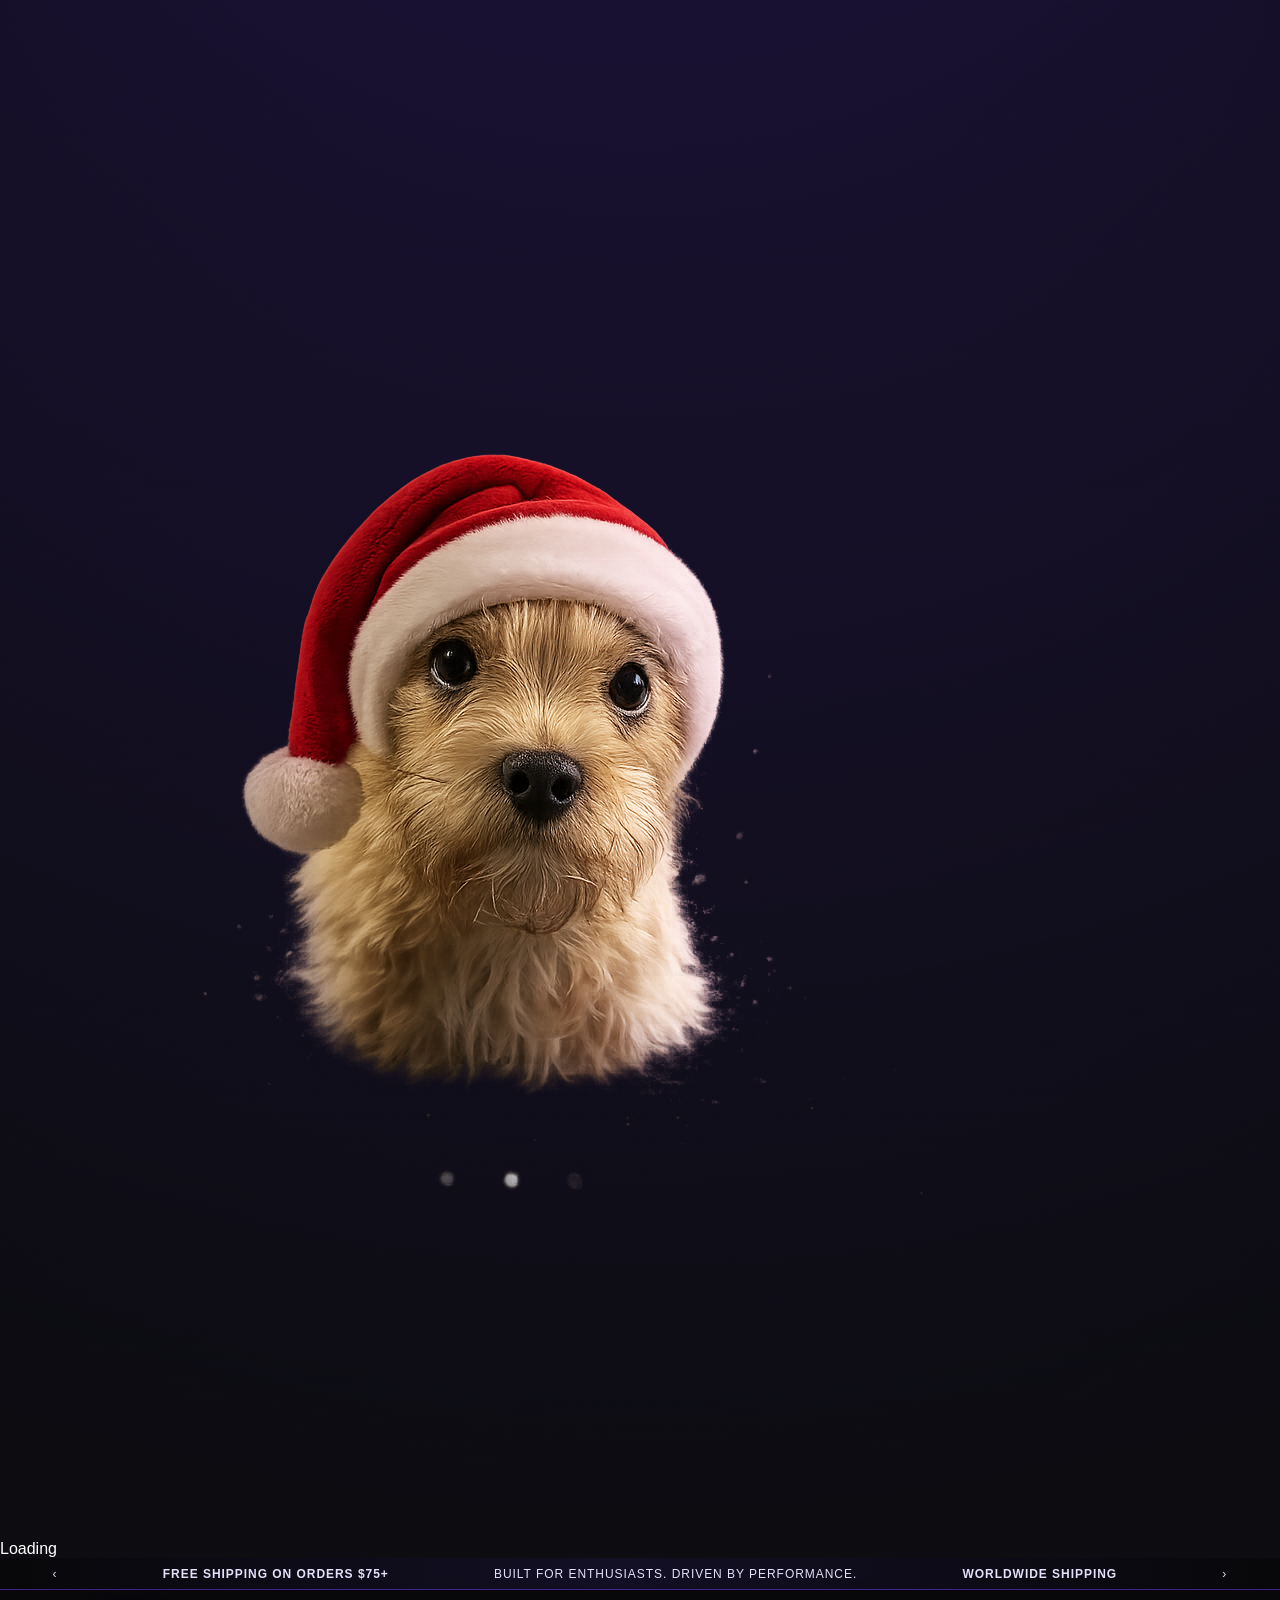
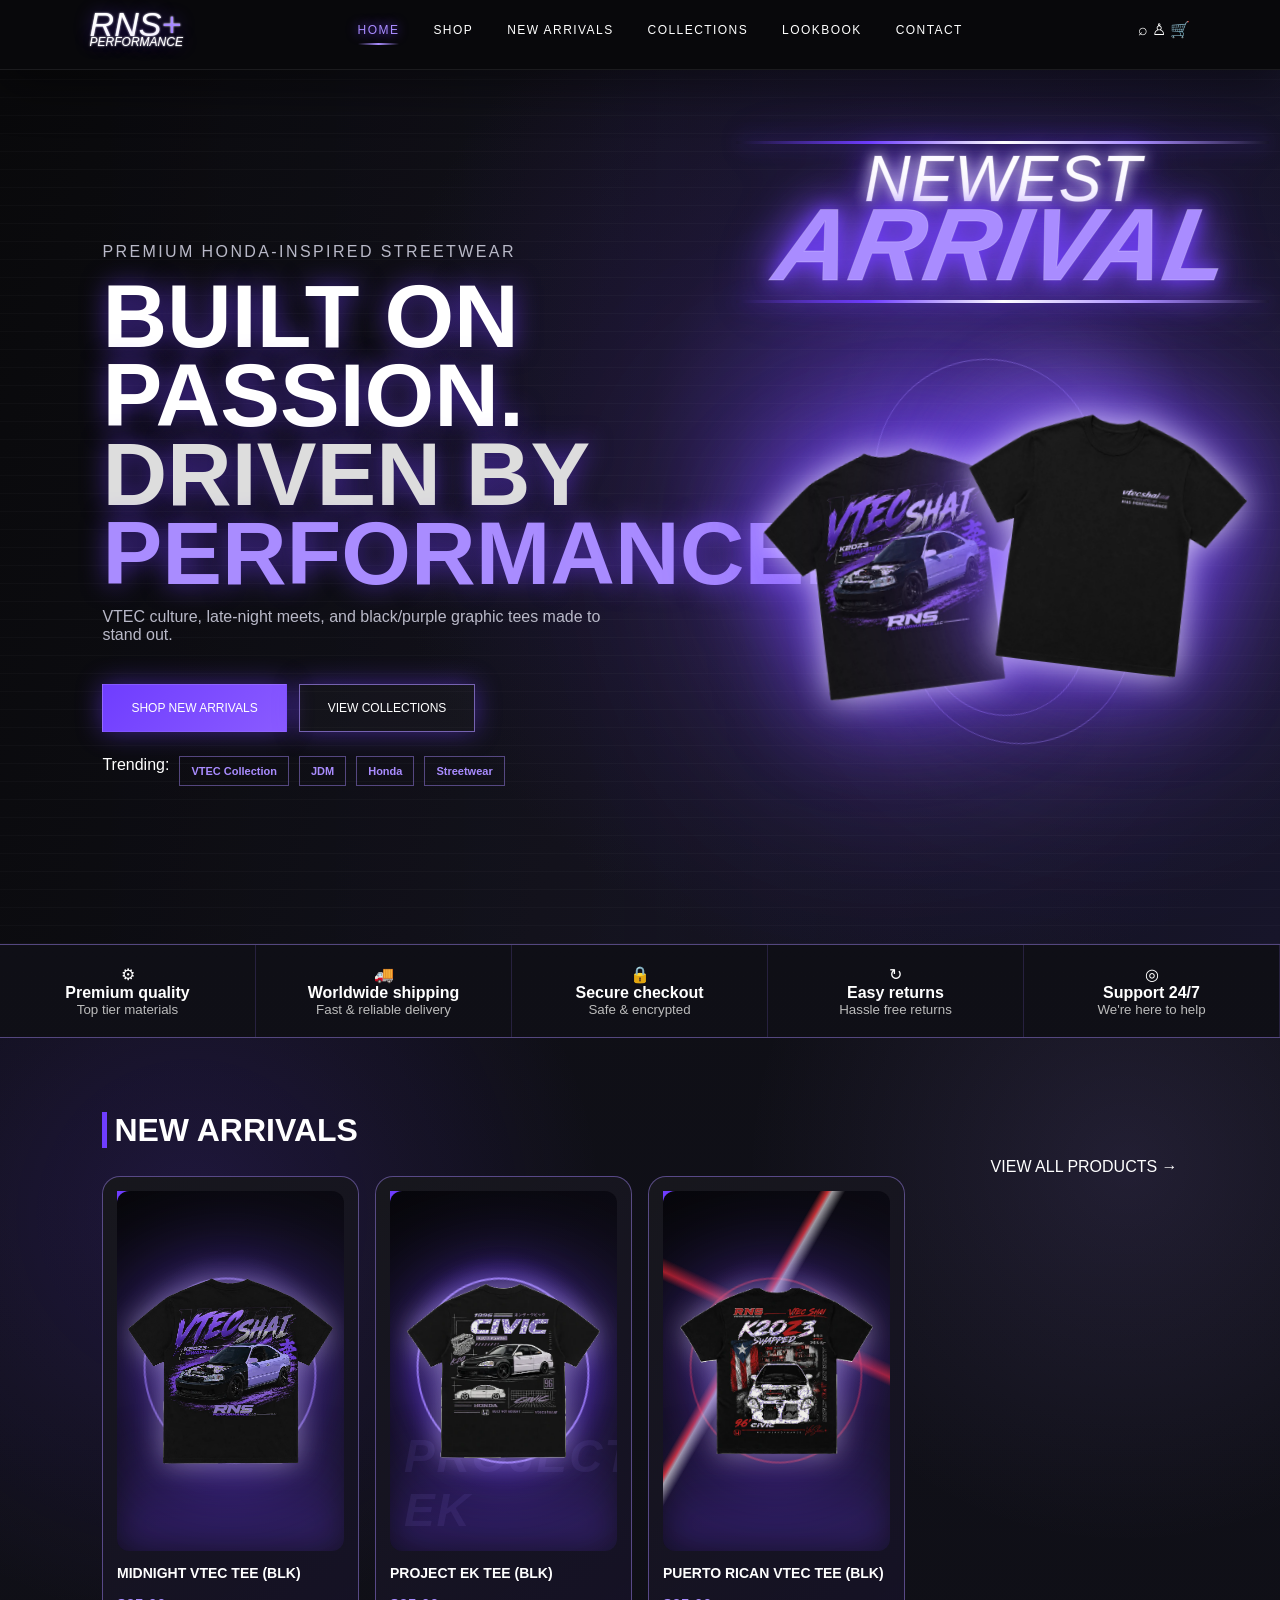
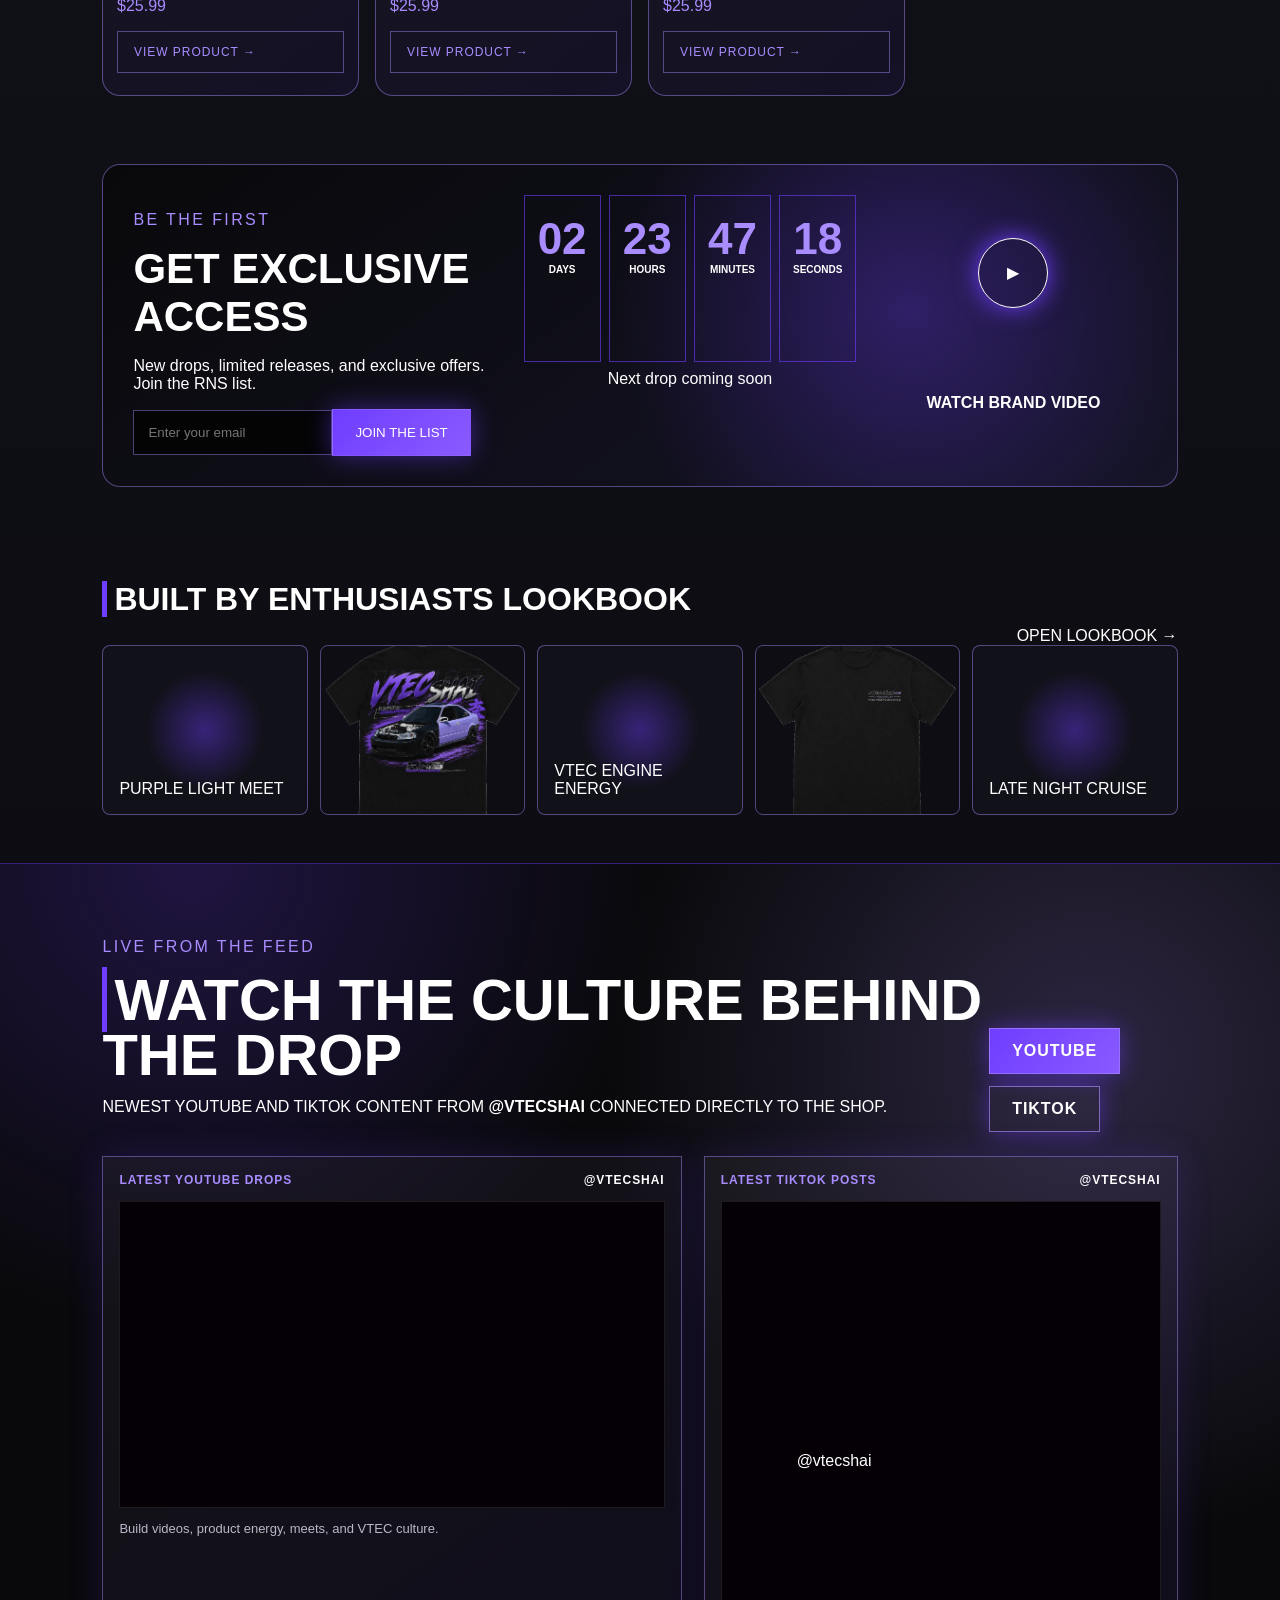
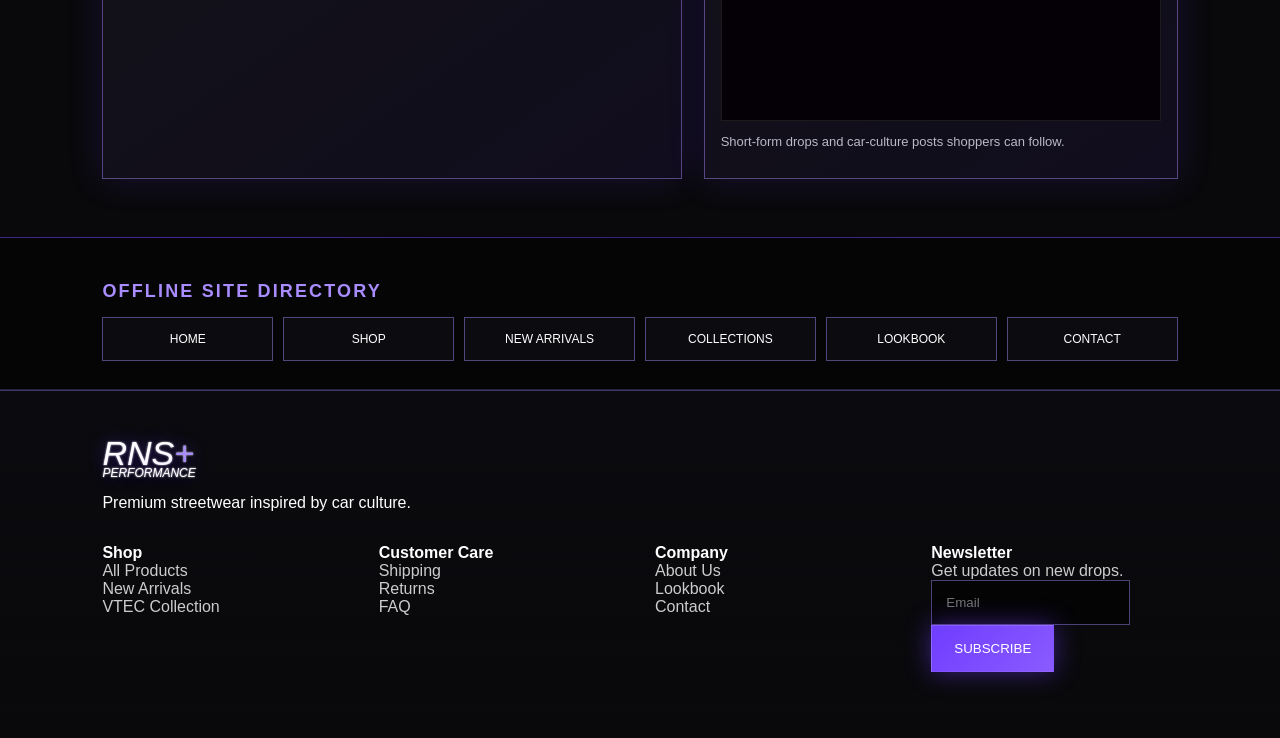
==== commit 6076cb2f: "Add shared loader script to home page" ====
--- a/index.html
+++ b/index.html
@@ -3,18 +3,8 @@
 <header><div class="logo">RNS<span>+</span><small>PERFORMANCE</small></div><nav><a class="nav-current" href="index.html">Home</a><a href="shop.html">Shop</a><a href="new-arrivals.html">New Arrivals</a><a href="collections.html">Collections</a><a href="lookbook.html">Lookbook</a><a href="contact.html">Contact</a></nav><div class="icons">⌕ ♙ 🛒</div></header>
 <section class="hero"><div class="copy"><p class="kicker">Premium Honda-inspired streetwear</p><h1>Built on passion.<br><em>Driven by</em><br><strong>performance.</strong></h1><p>VTEC culture, late-night meets, and black/purple graphic tees made to stand out.</p><div><a class="btn" href="new-arrivals.html">Shop new arrivals</a><a class="btn ghost" href="collections.html">View collections</a></div><div class="tags"><span>Trending:</span><b>VTEC Collection</b><b>JDM</b><b>Honda</b><b>Streetwear</b></div></div><div class="shirts floating-shirts"><div class="arrival-badge" aria-label="Newest Arrival"><span>Newest</span><strong>Arrival</strong></div><span class="hero-orbit hero-orbit-one"></span><span class="hero-orbit hero-orbit-two"></span><img class="hero-shirt shirt-vtec" src="assets/rns-shirt-vtec-transparent.png" alt="RNS Performance VTEC shirt"><img class="hero-shirt shirt-purple" src="assets/rns-shirt-purple-transparent.png" alt="RNS Performance purple shirt"></div></section>
 <section class="trust"><div>⚙ <b>Premium quality</b><small>Top tier materials</small></div><div>🚚 <b>Worldwide shipping</b><small>Fast & reliable delivery</small></div><div>🔒 <b>Secure checkout</b><small>Safe & encrypted</small></div><div>↻ <b>Easy returns</b><small>Hassle free returns</small></div><div>◎ <b>Support 24/7</b><small>We're here to help</small></div></section>
-<section class="products catalog-products"><div class="head"><h2>New arrivals</h2><a href="shop.html">View all products →</a></div><div class="grid catalog-grid"><article class="catalog-card card-violet"><i>New</i><a class="product-link" href="product-vtec.html"><div class="catalog-stage"><span class="motion-ring"></span><span class="motion-bolt"></span><div class="shirt-rotator"><img class="front" src="assets/rns-shirt-vtec-transparent.png" alt="Midnight Vtec Tee (Blk)
- front"><img class="back" src="assets/vtec-back-transparent.png" alt="Midnight Vtec Tee (Blk) back"></div></div><h3>Midnight Vtec Tee (Blk)
-</h3><p>$25.99</p><span class="view-product">View product →</span></a></article><article class="catalog-card card-orbit"><i>New</i><a class="product-link" href="product-project-ek.html"><div class="catalog-stage"><span class="motion-ring"></span><span class="motion-bolt"></span><div class="shirt-rotator"><img class="front" src="assets/project-ek-front-transparent.png" alt="Project EK Tee (Blk) front"><img class="back" src="assets/project-ek-back-transparent.png" alt="Project EK Tee (Blk) back"></div></div><h3>Project EK Tee (Blk)</h3><p>$25.99</p><span class="view-product">View product →</span></a></article><article class="catalog-card card-lightning"><i>New</i><a class="product-link" href="product-puerto-rican-vtec.html"><div class="catalog-stage"><span class="motion-ring"></span><span class="motion-bolt"></span><div class="shirt-rotator"><img class="front" src="assets/puerto-rican-vtec-front-transparent.png" alt="Puerto Rican Vtec Tee (blk) front"><img class="back" src="assets/puerto-rican-vtec-back-transparent.png" alt="Puerto Rican Vtec Tee (blk) back"></div></div><h3>Puerto Rican Vtec Tee (blk)</h3><p>$25.99</p><span class="view-product">View product →</span></a></article></div></section>
+<section class="products catalog-products"><div class="head"><h2>New arrivals</h2><a href="shop.html">View all products →</a></div><div class="grid catalog-grid"><article class="catalog-card card-violet"><i>New</i><a class="product-link" href="product-vtec.html"><div class="catalog-stage"><span class="motion-ring"></span><span class="motion-bolt"></span><div class="shirt-rotator"><img class="front" src="assets/rns-shirt-vtec-transparent.png" alt="Midnight Vtec Tee (Blk) front"><img class="back" src="assets/vtec-back-transparent.png" alt="Midnight Vtec Tee (Blk) back"></div></div><h3>Midnight Vtec Tee (Blk)</h3><p>$25.99</p><span class="view-product">View product →</span></a></article><article class="catalog-card card-orbit"><i>New</i><a class="product-link" href="product-project-ek.html"><div class="catalog-stage"><span class="motion-ring"></span><span class="motion-bolt"></span><div class="shirt-rotator"><img class="front" src="assets/project-ek-front-transparent.png" alt="Project EK Tee (Blk) front"><img class="back" src="assets/project-ek-back-transparent.png" alt="Project EK Tee (Blk) back"></div></div><h3>Project EK Tee (Blk)</h3><p>$25.99</p><span class="view-product">View product →</span></a></article><article class="catalog-card card-lightning"><i>New</i><a class="product-link" href="product-puerto-rican-vtec.html"><div class="catalog-stage"><span class="motion-ring"></span><span class="motion-bolt"></span><div class="shirt-rotator"><img class="front" src="assets/puerto-rican-vtec-front-transparent.png" alt="Puerto Rican Vtec Tee (blk) front"><img class="back" src="assets/puerto-rican-vtec-back-transparent.png" alt="Puerto Rican Vtec Tee (blk) back"></div></div><h3>Puerto Rican Vtec Tee (blk)</h3><p>$25.99</p><span class="view-product">View product →</span></a></article></div></section>
 <section class="access"><div><p class="kicker">Be the first</p><h2>Get exclusive access</h2><p>New drops, limited releases, and exclusive offers. Join the RNS list.</p><input placeholder="Enter your email"><button>Join the list</button></div><div class="count"><b>02<small>Days</small></b><b>23<small>Hours</small></b><b>47<small>Minutes</small></b><b>18<small>Seconds</small></b><span>Next drop coming soon</span></div><div class="video"><div>▶</div><b>Watch brand video</b></div></section>
 <section class="lookbook"><div class="head"><h2>Built by enthusiasts <span>lookbook</span></h2><a href="lookbook.html">Open lookbook →</a></div><div class="lookgrid"><div>Purple light meet</div><img src="assets/vtec-back-transparent.png"><div>VTEC engine energy</div><img src="assets/purple-back-transparent.png"><div>Late night cruise</div></div></section>
-
-<section class="social-feed">
-  <div class="head social-head"><div><p class="kicker">Live from the feed</p><h2>Watch the culture behind the drop</h2><p>Newest YouTube and TikTok content from <b>@vtecshai</b> connected directly to the shop.</p></div><div class="social-actions"><a href="https://www.youtube.com/@vtecshai" target="_blank">YouTube</a><a href="https://www.tiktok.com/@vtecshai" target="_blank">TikTok</a></div></div>
-  <div class="social-grid">
-    <article><div class="platform"><span>Latest YouTube Drops</span><b>@vtecshai</b></div><div class="embed"><iframe src="https://www.youtube.com/embed?listType=user_uploads&list=vtecshai" title="Latest YouTube videos from vtecshai" loading="lazy" allowfullscreen></iframe></div><p>Build videos, product energy, meets, and VTEC culture.</p></article>
-    <article><div class="platform"><span>Latest TikTok Posts</span><b>@vtecshai</b></div><div class="embed tiktok"><blockquote class="tiktok-embed" cite="https://www.tiktok.com/@vtecshai" data-unique-id="vtecshai" data-embed-type="creator" style="max-width:780px;min-width:288px;margin:0 auto;"><section><a target="_blank" href="https://www.tiktok.com/@vtecshai?refer=creator_embed">@vtecshai</a></section></blockquote><script async src="https://www.tiktok.com/embed.js"></script></div><p>Short-form drops and car-culture posts shoppers can follow.</p></article>
-  </div>
-</section>
-<section class="directory"><h2>Offline site directory</h2><div class="dir-grid"><a href="index.html">Home</a><a href="shop.html">Shop</a><a href="new-arrivals.html">New Arrivals</a><a href="collections.html">Collections</a><a href="lookbook.html">Lookbook</a><a href="contact.html">Contact</a></div></section><footer><a class="logo" href="index.html">RNS<span>+</span><small>PERFORMANCE</small></a><p>Premium streetwear inspired by car culture.</p><div class="cols"><p><b>Shop</b><br>All Products<br>New Arrivals<br>VTEC Collection</p><p><b>Customer Care</b><br>Shipping<br>Returns<br>FAQ</p><p><b>Company</b><br>About Us<br>Lookbook<br>Contact</p><p><b>Newsletter</b><br>Get updates on new drops.<br><input placeholder="Email"><button>Subscribe</button></p></div></footer>
-</body></html>
+<section class="social-feed"><div class="head social-head"><div><p class="kicker">Live from the feed</p><h2>Watch the culture behind the drop</h2><p>Newest YouTube and TikTok content from <b>@vtecshai</b> connected directly to the shop.</p></div><div class="social-actions"><a href="https://www.youtube.com/@vtecshai" target="_blank">YouTube</a><a href="https://www.tiktok.com/@vtecshai" target="_blank">TikTok</a></div></div><div class="social-grid"><article><div class="platform"><span>Latest YouTube Drops</span><b>@vtecshai</b></div><div class="embed"><iframe src="https://www.youtube.com/embed?listType=user_uploads&list=vtecshai" title="Latest YouTube videos from vtecshai" loading="lazy" allowfullscreen></iframe></div><p>Build videos, product energy, meets, and VTEC culture.</p></article><article><div class="platform"><span>Latest TikTok Posts</span><b>@vtecshai</b></div><div class="embed tiktok"><blockquote class="tiktok-embed" cite="https://www.tiktok.com/@vtecshai" data-unique-id="vtecshai" data-embed-type="creator" style="max-width:780px;min-width:288px;margin:0 auto;"><section><a target="_blank" href="https://www.tiktok.com/@vtecshai?refer=creator_embed">@vtecshai</a></section></blockquote><script async src="https://www.tiktok.com/embed.js"></script></div><p>Short-form drops and car-culture posts shoppers can follow.</p></article></div></section>
+<section class="directory"><h2>Offline site directory</h2><div class="dir-grid"><a href="index.html">Home</a><a href="shop.html">Shop</a><a href="new-arrivals.html">New Arrivals</a><a href="collections.html">Collections</a><a href="lookbook.html">Lookbook</a><a href="contact.html">Contact</a></div></section><footer><a class="logo" href="index.html">RNS<span>+</span><small>PERFORMANCE</small></a><p>Premium streetwear inspired by car culture.</p><div class="cols"><p><b>Shop</b><br>All Products<br>New Arrivals<br>VTEC Collection</p><p><b>Customer Care</b><br>Shipping<br>Returns<br>FAQ</p><p><b>Company</b><br>About Us<br>Lookbook<br>Contact</p><p><b>Newsletter</b><br>Get updates on new drops.<br><input placeholder="Email"><button>Subscribe</button></p></div></footer><script src="assets/loader.js" defer></script></body></html>
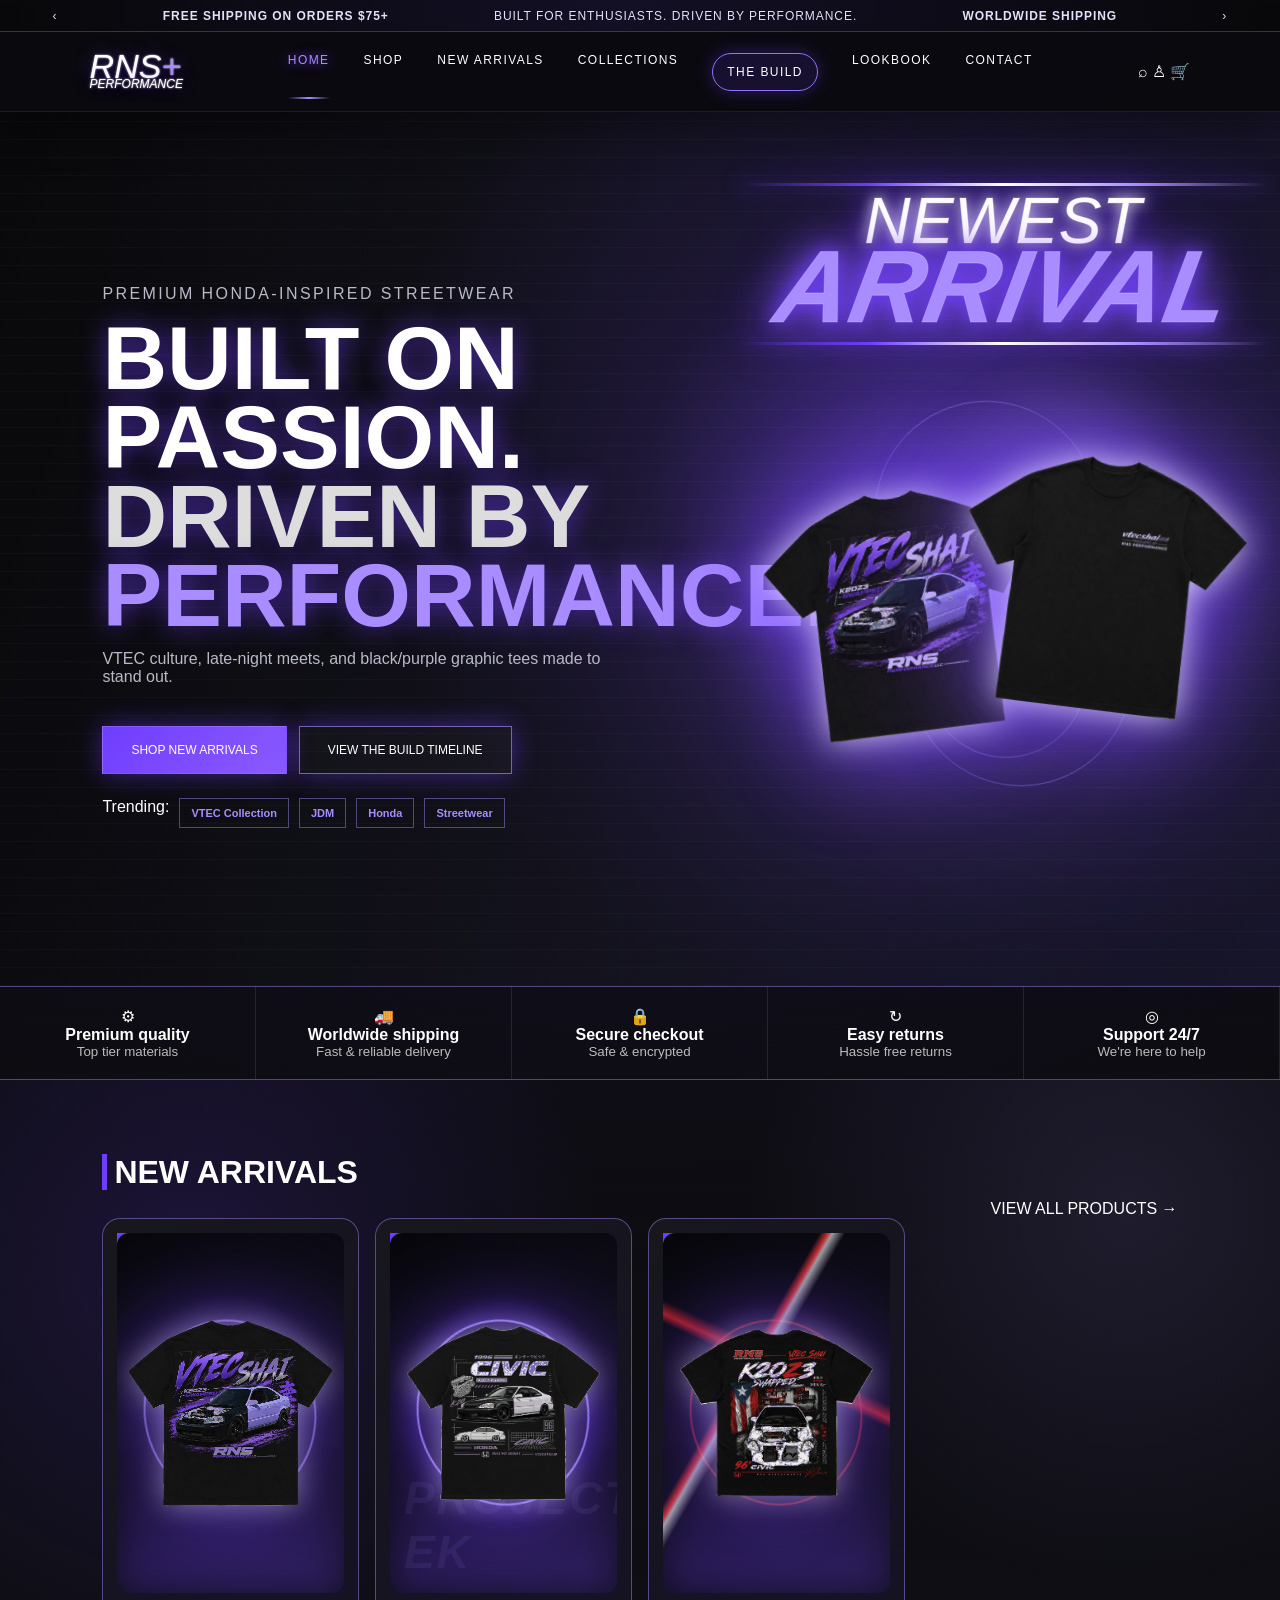
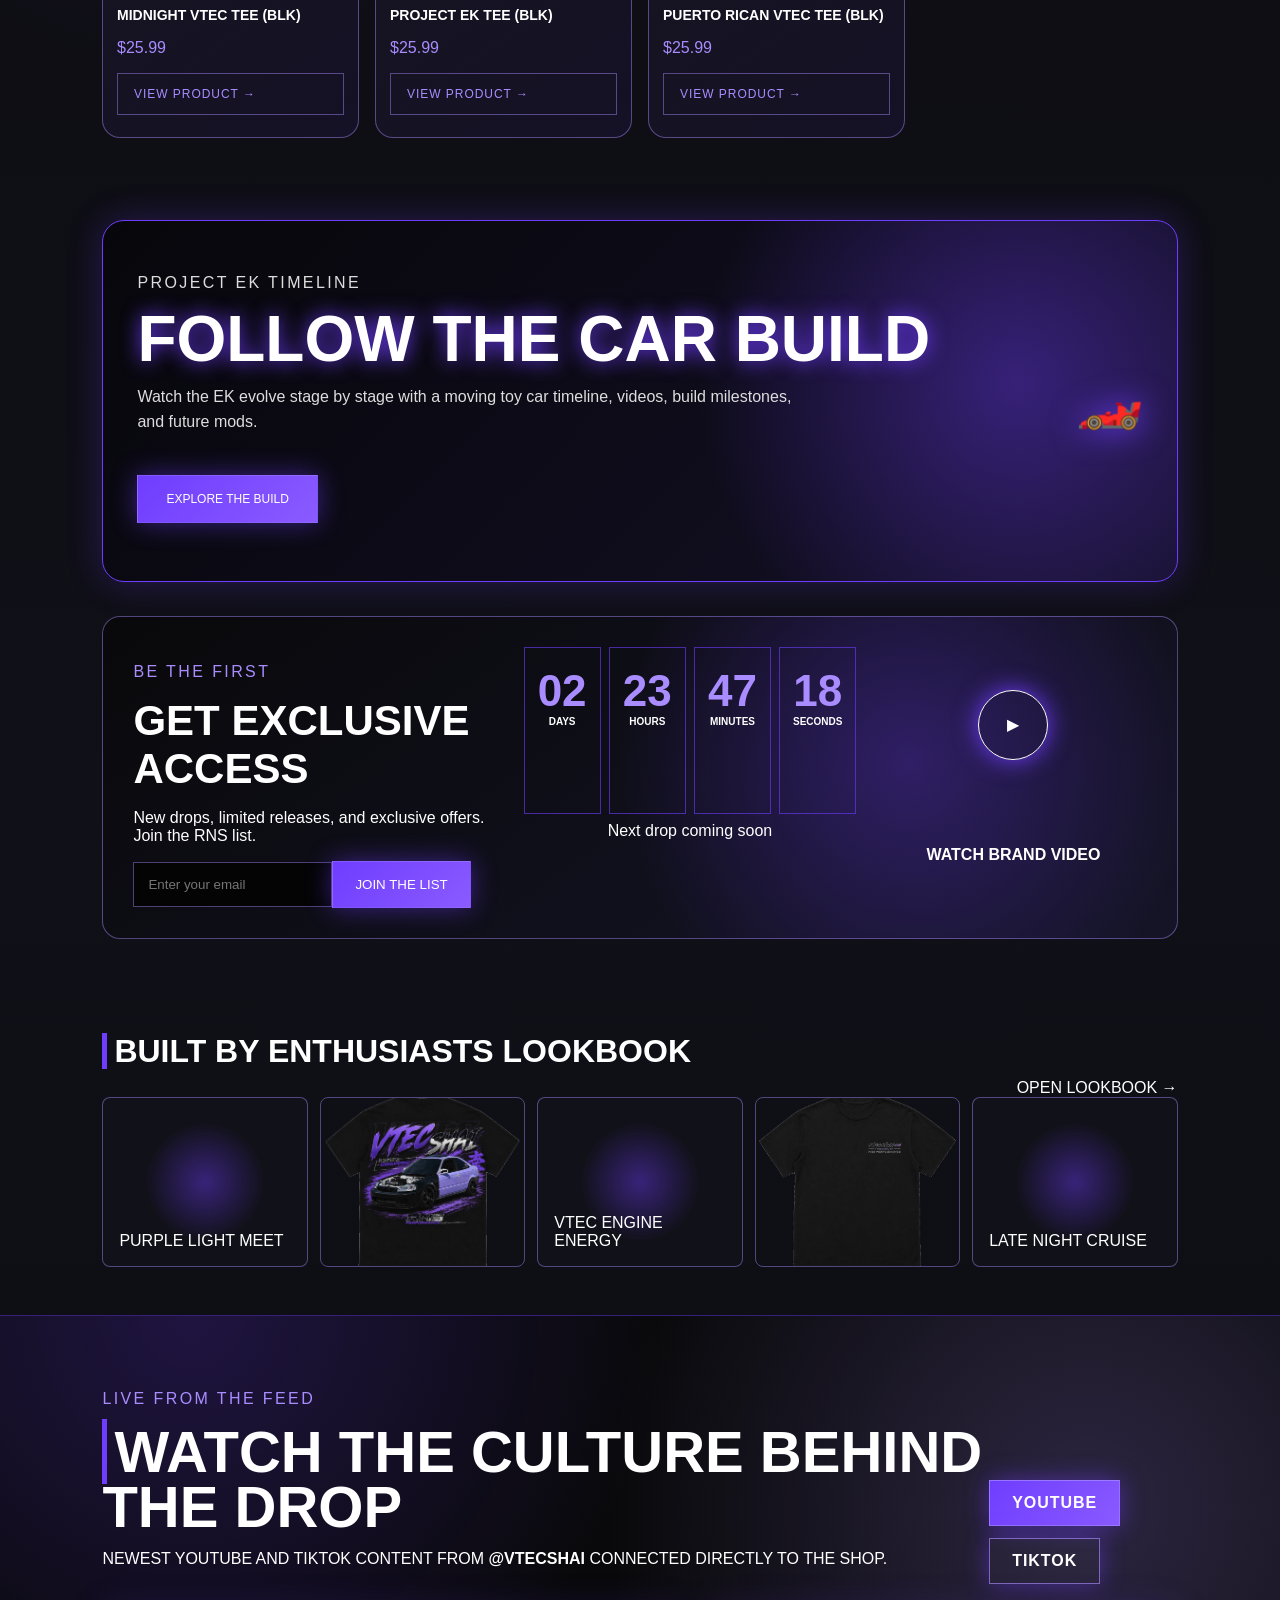
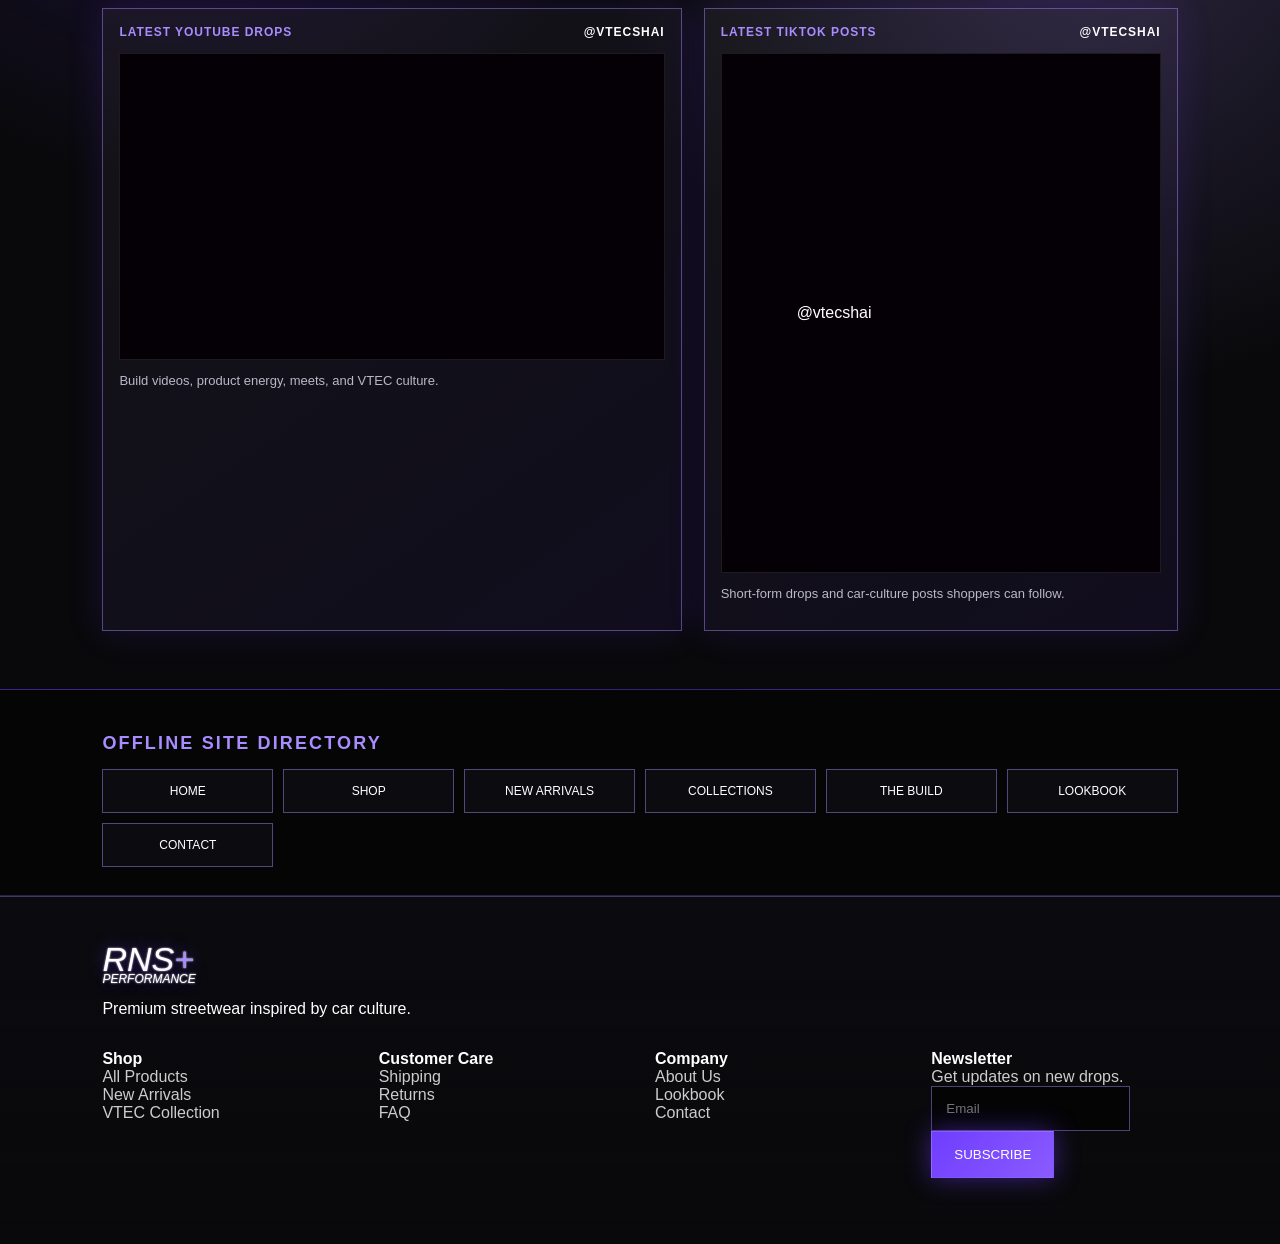
==== commit 08a3c013: "Connect car build timeline from homepage" ====
--- a/index.html
+++ b/index.html
@@ -1,10 +1,12 @@
-<!doctype html><html lang="en"><head><meta charset="utf-8"><meta name="viewport" content="width=device-width,initial-scale=1"><title>RNS Performance Premium Preview</title><link rel="stylesheet" href="assets/styles.css"></head><body class="rns-page">
+<!doctype html><html lang="en"><head><meta charset="utf-8"><meta name="viewport" content="width=device-width,initial-scale=1"><title>RNS Performance Premium Preview</title><link rel="stylesheet" href="assets/styles.css"><style>.build-callout{margin:34px 8%;padding:34px;border:1px solid #6F3DFF;border-radius:22px;background:radial-gradient(circle at 85% 45%,#6F3DFF66,transparent 34%),linear-gradient(135deg,#07070b,#141026);box-shadow:0 0 34px #6F3DFF44;display:grid;grid-template-columns:1fr auto;gap:22px;align-items:center}.build-callout h2{font-size:clamp(30px,5vw,64px);line-height:.9;margin:0;text-transform:uppercase;text-shadow:0 0 20px #6F3DFF}.build-callout p{font-family:Arial,sans-serif;color:#ddd;max-width:680px;line-height:1.55}.timeline-nav-btn{border:1px solid #9273ff;padding:11px 14px;border-radius:999px;color:white;box-shadow:0 0 18px #6F3DFF55;background:#6F3DFF22}.build-mini-car{font-size:54px;filter:drop-shadow(0 0 16px #6F3DFF)}@media(max-width:900px){.build-callout{grid-template-columns:1fr;margin:24px 4%;}.timeline-nav-btn{display:inline-block}}</style></head><body class="rns-page">
 <div class="topbar"><span>‹</span><b>Free shipping on orders $75+</b><span>Built for enthusiasts. Driven by performance.</span><b>Worldwide shipping</b><span>›</span></div>
-<header><div class="logo">RNS<span>+</span><small>PERFORMANCE</small></div><nav><a class="nav-current" href="index.html">Home</a><a href="shop.html">Shop</a><a href="new-arrivals.html">New Arrivals</a><a href="collections.html">Collections</a><a href="lookbook.html">Lookbook</a><a href="contact.html">Contact</a></nav><div class="icons">⌕ ♙ 🛒</div></header>
-<section class="hero"><div class="copy"><p class="kicker">Premium Honda-inspired streetwear</p><h1>Built on passion.<br><em>Driven by</em><br><strong>performance.</strong></h1><p>VTEC culture, late-night meets, and black/purple graphic tees made to stand out.</p><div><a class="btn" href="new-arrivals.html">Shop new arrivals</a><a class="btn ghost" href="collections.html">View collections</a></div><div class="tags"><span>Trending:</span><b>VTEC Collection</b><b>JDM</b><b>Honda</b><b>Streetwear</b></div></div><div class="shirts floating-shirts"><div class="arrival-badge" aria-label="Newest Arrival"><span>Newest</span><strong>Arrival</strong></div><span class="hero-orbit hero-orbit-one"></span><span class="hero-orbit hero-orbit-two"></span><img class="hero-shirt shirt-vtec" src="assets/rns-shirt-vtec-transparent.png" alt="RNS Performance VTEC shirt"><img class="hero-shirt shirt-purple" src="assets/rns-shirt-purple-transparent.png" alt="RNS Performance purple shirt"></div></section>
+<header><div class="logo">RNS<span>+</span><small>PERFORMANCE</small></div><nav><a class="nav-current" href="index.html">Home</a><a href="shop.html">Shop</a><a href="new-arrivals.html">New Arrivals</a><a href="collections.html">Collections</a><a class="timeline-nav-btn" href="car-build-timeline.html">The Build</a><a href="lookbook.html">Lookbook</a><a href="contact.html">Contact</a></nav><div class="icons">⌕ ♙ 🛒</div></header>
+<section class="hero"><div class="copy"><p class="kicker">Premium Honda-inspired streetwear</p><h1>Built on passion.<br><em>Driven by</em><br><strong>performance.</strong></h1><p>VTEC culture, late-night meets, and black/purple graphic tees made to stand out.</p><div><a class="btn" href="new-arrivals.html">Shop new arrivals</a><a class="btn ghost" href="car-build-timeline.html">View the build timeline</a></div><div class="tags"><span>Trending:</span><b>VTEC Collection</b><b>JDM</b><b>Honda</b><b>Streetwear</b></div></div><div class="shirts floating-shirts"><div class="arrival-badge" aria-label="Newest Arrival"><span>Newest</span><strong>Arrival</strong></div><span class="hero-orbit hero-orbit-one"></span><span class="hero-orbit hero-orbit-two"></span><img class="hero-shirt shirt-vtec" src="assets/rns-shirt-vtec-transparent.png" alt="RNS Performance VTEC shirt"><img class="hero-shirt shirt-purple" src="assets/rns-shirt-purple-transparent.png" alt="RNS Performance purple shirt"></div></section>
 <section class="trust"><div>⚙ <b>Premium quality</b><small>Top tier materials</small></div><div>🚚 <b>Worldwide shipping</b><small>Fast & reliable delivery</small></div><div>🔒 <b>Secure checkout</b><small>Safe & encrypted</small></div><div>↻ <b>Easy returns</b><small>Hassle free returns</small></div><div>◎ <b>Support 24/7</b><small>We're here to help</small></div></section>
 <section class="products catalog-products"><div class="head"><h2>New arrivals</h2><a href="shop.html">View all products →</a></div><div class="grid catalog-grid"><article class="catalog-card card-violet"><i>New</i><a class="product-link" href="product-vtec.html"><div class="catalog-stage"><span class="motion-ring"></span><span class="motion-bolt"></span><div class="shirt-rotator"><img class="front" src="assets/rns-shirt-vtec-transparent.png" alt="Midnight Vtec Tee (Blk) front"><img class="back" src="assets/vtec-back-transparent.png" alt="Midnight Vtec Tee (Blk) back"></div></div><h3>Midnight Vtec Tee (Blk)</h3><p>$25.99</p><span class="view-product">View product →</span></a></article><article class="catalog-card card-orbit"><i>New</i><a class="product-link" href="product-project-ek.html"><div class="catalog-stage"><span class="motion-ring"></span><span class="motion-bolt"></span><div class="shirt-rotator"><img class="front" src="assets/project-ek-front-transparent.png" alt="Project EK Tee (Blk) front"><img class="back" src="assets/project-ek-back-transparent.png" alt="Project EK Tee (Blk) back"></div></div><h3>Project EK Tee (Blk)</h3><p>$25.99</p><span class="view-product">View product →</span></a></article><article class="catalog-card card-lightning"><i>New</i><a class="product-link" href="product-puerto-rican-vtec.html"><div class="catalog-stage"><span class="motion-ring"></span><span class="motion-bolt"></span><div class="shirt-rotator"><img class="front" src="assets/puerto-rican-vtec-front-transparent.png" alt="Puerto Rican Vtec Tee (blk) front"><img class="back" src="assets/puerto-rican-vtec-back-transparent.png" alt="Puerto Rican Vtec Tee (blk) back"></div></div><h3>Puerto Rican Vtec Tee (blk)</h3><p>$25.99</p><span class="view-product">View product →</span></a></article></div></section>
+<section class="build-callout"><div><p class="kicker">Project EK timeline</p><h2>Follow the car build</h2><p>Watch the EK evolve stage by stage with a moving toy car timeline, videos, build milestones, and future mods.</p><a class="btn" href="car-build-timeline.html">Explore the build</a></div><div class="build-mini-car">🏎️</div></section>
 <section class="access"><div><p class="kicker">Be the first</p><h2>Get exclusive access</h2><p>New drops, limited releases, and exclusive offers. Join the RNS list.</p><input placeholder="Enter your email"><button>Join the list</button></div><div class="count"><b>02<small>Days</small></b><b>23<small>Hours</small></b><b>47<small>Minutes</small></b><b>18<small>Seconds</small></b><span>Next drop coming soon</span></div><div class="video"><div>▶</div><b>Watch brand video</b></div></section>
 <section class="lookbook"><div class="head"><h2>Built by enthusiasts <span>lookbook</span></h2><a href="lookbook.html">Open lookbook →</a></div><div class="lookgrid"><div>Purple light meet</div><img src="assets/vtec-back-transparent.png"><div>VTEC engine energy</div><img src="assets/purple-back-transparent.png"><div>Late night cruise</div></div></section>
 <section class="social-feed"><div class="head social-head"><div><p class="kicker">Live from the feed</p><h2>Watch the culture behind the drop</h2><p>Newest YouTube and TikTok content from <b>@vtecshai</b> connected directly to the shop.</p></div><div class="social-actions"><a href="https://www.youtube.com/@vtecshai" target="_blank">YouTube</a><a href="https://www.tiktok.com/@vtecshai" target="_blank">TikTok</a></div></div><div class="social-grid"><article><div class="platform"><span>Latest YouTube Drops</span><b>@vtecshai</b></div><div class="embed"><iframe src="https://www.youtube.com/embed?listType=user_uploads&list=vtecshai" title="Latest YouTube videos from vtecshai" loading="lazy" allowfullscreen></iframe></div><p>Build videos, product energy, meets, and VTEC culture.</p></article><article><div class="platform"><span>Latest TikTok Posts</span><b>@vtecshai</b></div><div class="embed tiktok"><blockquote class="tiktok-embed" cite="https://www.tiktok.com/@vtecshai" data-unique-id="vtecshai" data-embed-type="creator" style="max-width:780px;min-width:288px;margin:0 auto;"><section><a target="_blank" href="https://www.tiktok.com/@vtecshai?refer=creator_embed">@vtecshai</a></section></blockquote><script async src="https://www.tiktok.com/embed.js"></script></div><p>Short-form drops and car-culture posts shoppers can follow.</p></article></div></section>
-<section class="directory"><h2>Offline site directory</h2><div class="dir-grid"><a href="index.html">Home</a><a href="shop.html">Shop</a><a href="new-arrivals.html">New Arrivals</a><a href="collections.html">Collections</a><a href="lookbook.html">Lookbook</a><a href="contact.html">Contact</a></div></section><footer><a class="logo" href="index.html">RNS<span>+</span><small>PERFORMANCE</small></a><p>Premium streetwear inspired by car culture.</p><div class="cols"><p><b>Shop</b><br>All Products<br>New Arrivals<br>VTEC Collection</p><p><b>Customer Care</b><br>Shipping<br>Returns<br>FAQ</p><p><b>Company</b><br>About Us<br>Lookbook<br>Contact</p><p><b>Newsletter</b><br>Get updates on new drops.<br><input placeholder="Email"><button>Subscribe</button></p></div></footer><script src="assets/loader.js" defer></script></body></html>+<section class="directory"><h2>Offline site directory</h2><div class="dir-grid"><a href="index.html">Home</a><a href="shop.html">Shop</a><a href="new-arrivals.html">New Arrivals</a><a href="collections.html">Collections</a><a href="car-build-timeline.html">The Build</a><a href="lookbook.html">Lookbook</a><a href="contact.html">Contact</a></div></section><footer><a class="logo" href="index.html">RNS<span>+</span><small>PERFORMANCE</small></a><p>Premium streetwear inspired by car culture.</p><div class="cols"><p><b>Shop</b><br>All Products<br>New Arrivals<br>VTEC Collection</p><p><b>Customer Care</b><br>Shipping<br>Returns<br>FAQ</p><p><b>Company</b><br>About Us<br>Lookbook<br>Contact</p><p><b>Newsletter</b><br>Get updates on new drops.<br><input placeholder="Email"><button>Subscribe</button></p></div></footer>
+</body></html>
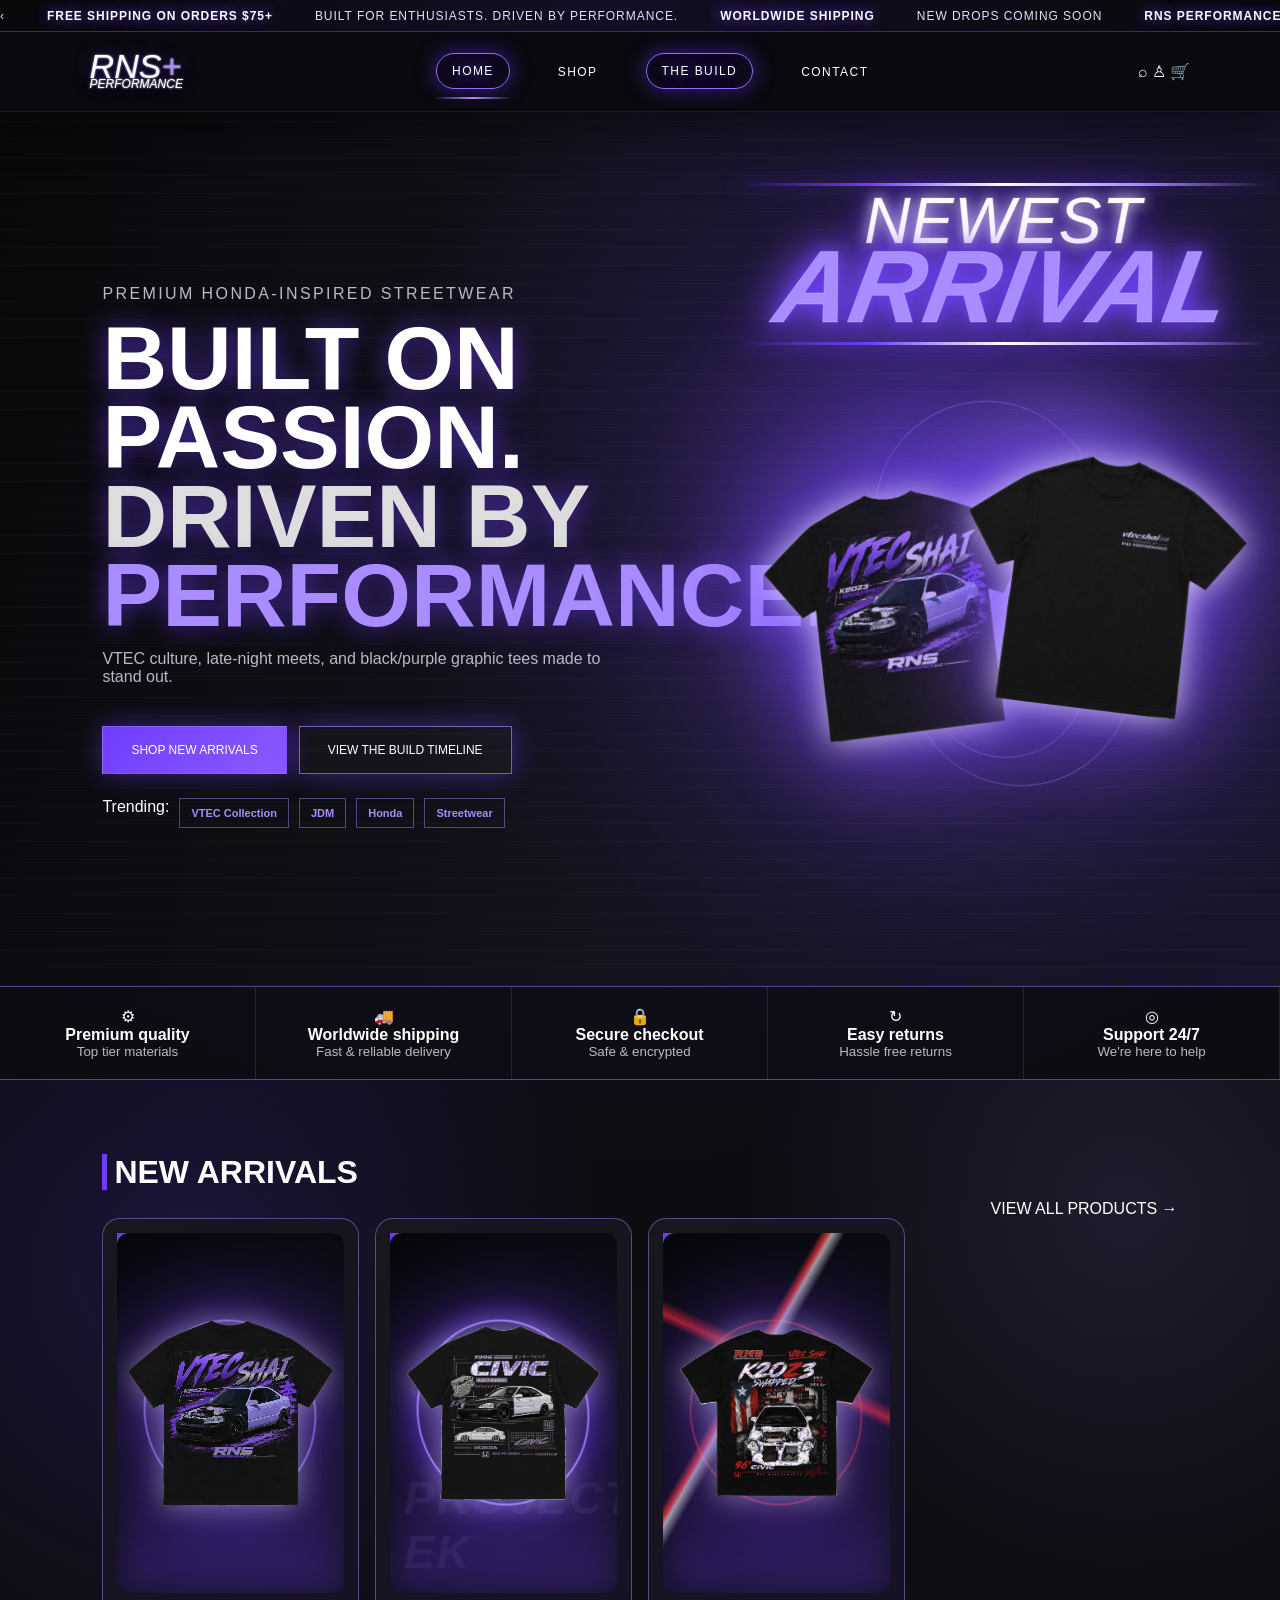
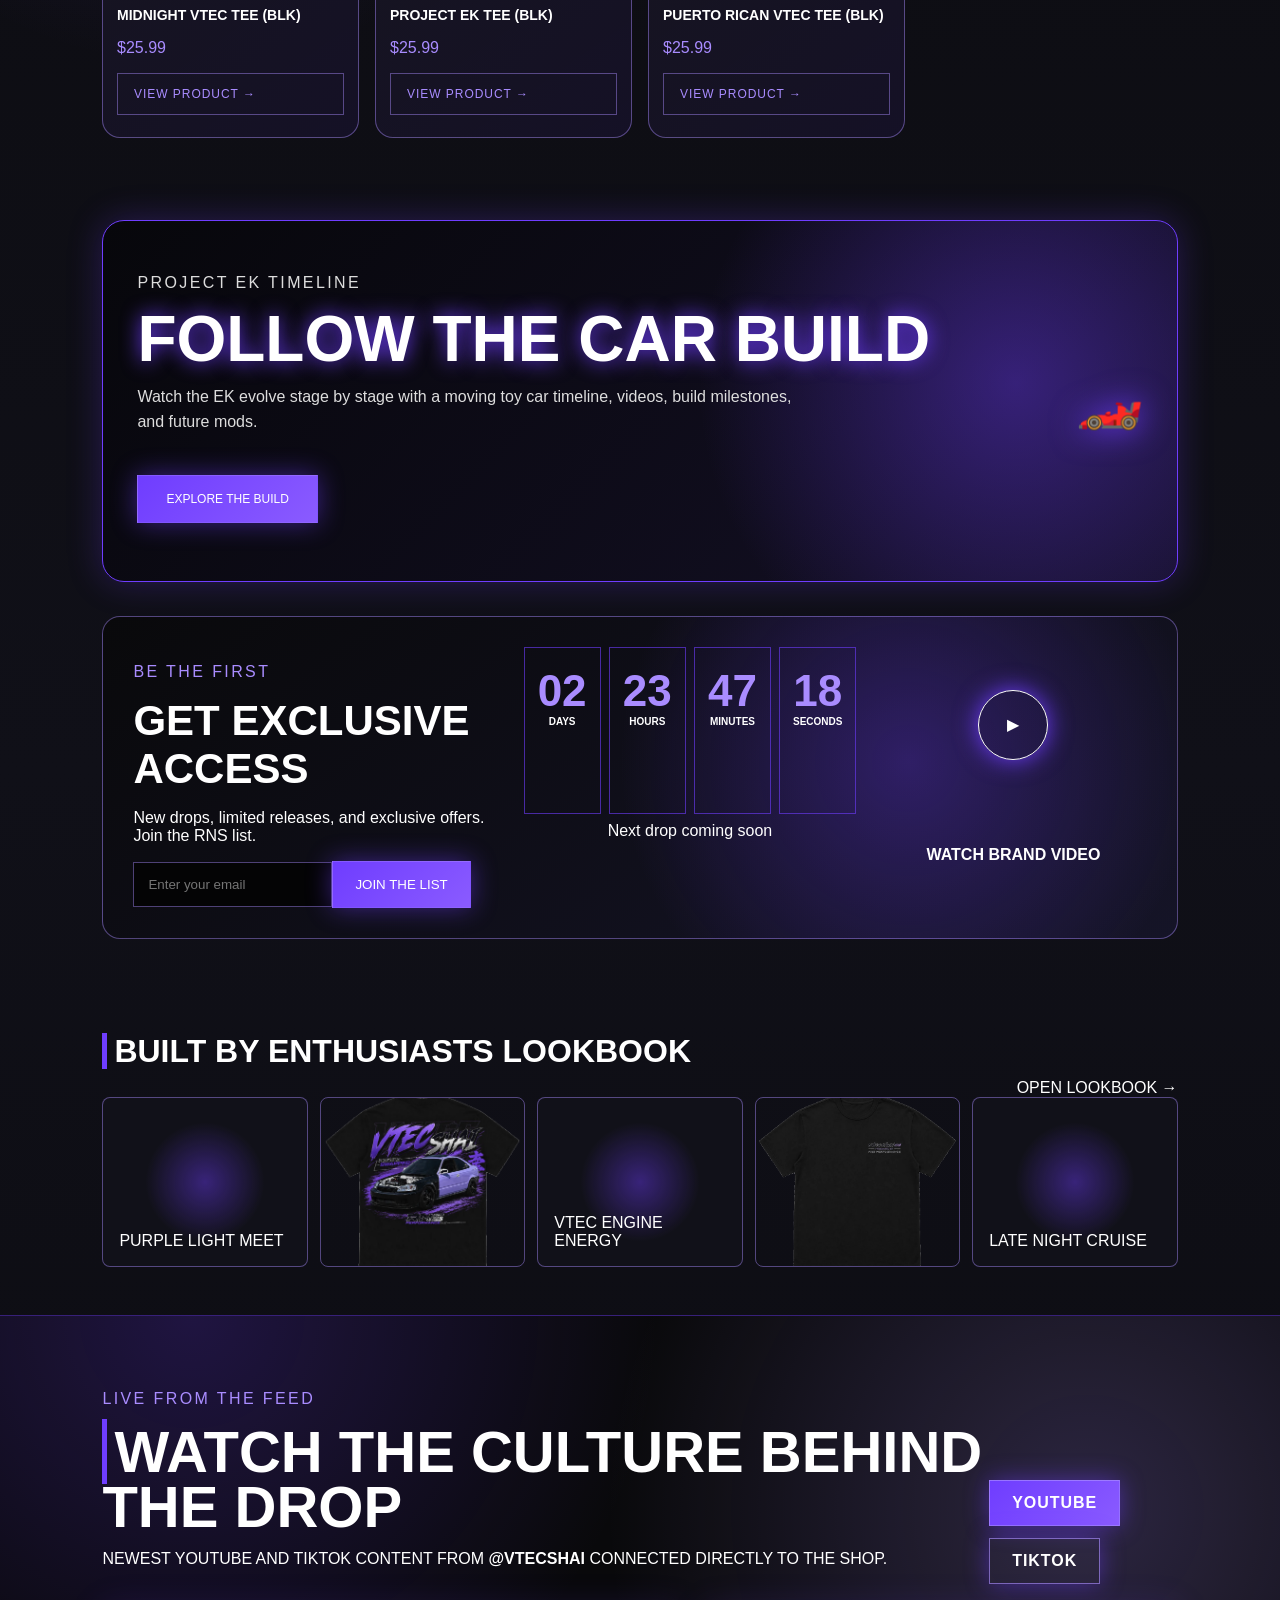
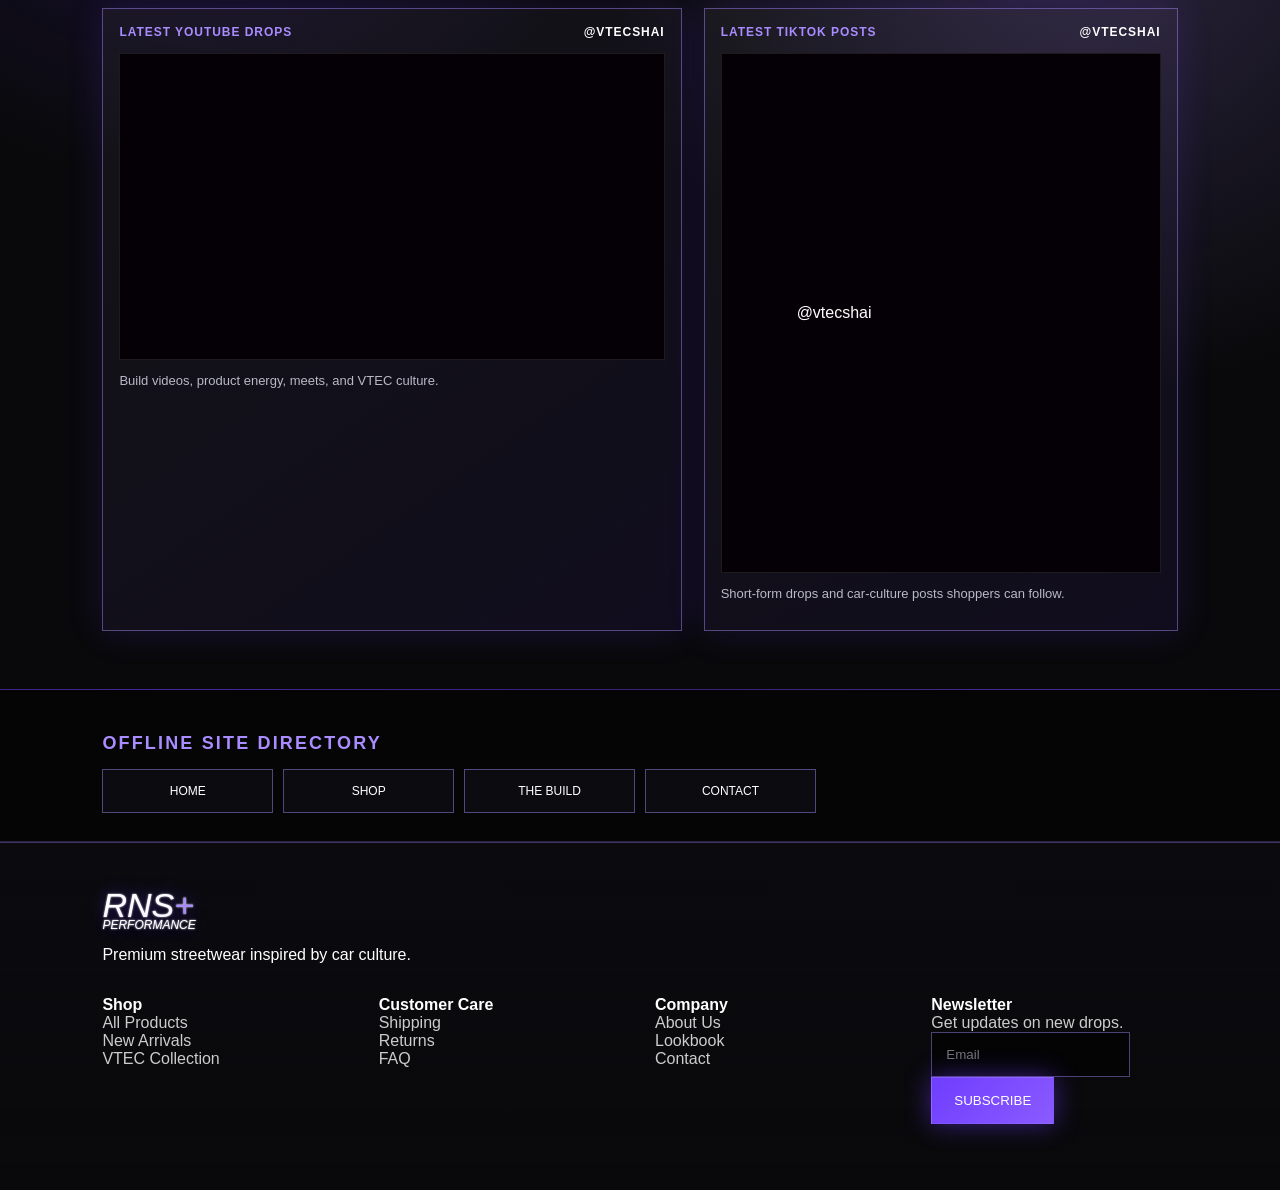
==== commit 60fe1db1: "Simplify homepage nav and animate announcement bar" ====
--- a/index.html
+++ b/index.html
@@ -1,6 +1,6 @@
-<!doctype html><html lang="en"><head><meta charset="utf-8"><meta name="viewport" content="width=device-width,initial-scale=1"><title>RNS Performance Premium Preview</title><link rel="stylesheet" href="assets/styles.css"><style>.build-callout{margin:34px 8%;padding:34px;border:1px solid #6F3DFF;border-radius:22px;background:radial-gradient(circle at 85% 45%,#6F3DFF66,transparent 34%),linear-gradient(135deg,#07070b,#141026);box-shadow:0 0 34px #6F3DFF44;display:grid;grid-template-columns:1fr auto;gap:22px;align-items:center}.build-callout h2{font-size:clamp(30px,5vw,64px);line-height:.9;margin:0;text-transform:uppercase;text-shadow:0 0 20px #6F3DFF}.build-callout p{font-family:Arial,sans-serif;color:#ddd;max-width:680px;line-height:1.55}.timeline-nav-btn{border:1px solid #9273ff;padding:11px 14px;border-radius:999px;color:white;box-shadow:0 0 18px #6F3DFF55;background:#6F3DFF22}.build-mini-car{font-size:54px;filter:drop-shadow(0 0 16px #6F3DFF)}@media(max-width:900px){.build-callout{grid-template-columns:1fr;margin:24px 4%;}.timeline-nav-btn{display:inline-block}}</style></head><body class="rns-page">
-<div class="topbar"><span>‹</span><b>Free shipping on orders $75+</b><span>Built for enthusiasts. Driven by performance.</span><b>Worldwide shipping</b><span>›</span></div>
-<header><div class="logo">RNS<span>+</span><small>PERFORMANCE</small></div><nav><a class="nav-current" href="index.html">Home</a><a href="shop.html">Shop</a><a href="new-arrivals.html">New Arrivals</a><a href="collections.html">Collections</a><a class="timeline-nav-btn" href="car-build-timeline.html">The Build</a><a href="lookbook.html">Lookbook</a><a href="contact.html">Contact</a></nav><div class="icons">⌕ ♙ 🛒</div></header>
+<!doctype html><html lang="en"><head><meta charset="utf-8"><meta name="viewport" content="width=device-width,initial-scale=1"><title>RNS Performance Premium Preview</title><link rel="stylesheet" href="assets/styles.css"><style>.topbar{overflow:hidden;justify-content:flex-start;white-space:nowrap;gap:0}.topbar-track{display:flex;align-items:center;gap:42px;min-width:max-content;animation:rnsTopbarSpin 24s linear infinite}.topbar-track span,.topbar-track b{display:inline-flex;align-items:center}.topbar-track b{color:#fff;text-shadow:0 0 14px #6F3DFF}.topbar:hover .topbar-track{animation-play-state:paused}@keyframes rnsTopbarSpin{0%{transform:translateX(0)}100%{transform:translateX(-50%)}}header nav{gap:28px}.main-nav-link{position:relative;display:inline-flex;align-items:center;justify-content:center;padding:13px 18px;border-radius:999px;isolation:isolate;transition:color .25s ease,text-shadow .25s ease,transform .25s ease}.main-nav-link:before{content:"";position:absolute;inset:2px;border:1px solid #9273ff;border-radius:999px;opacity:0;transform:scale(.62) rotate(-10deg);transition:opacity .25s ease,transform .25s ease;box-shadow:0 0 20px #6F3DFF88, inset 0 0 14px #6F3DFF22;z-index:-1}.main-nav-link:hover,.main-nav-link.nav-current,.main-nav-link.timeline-nav-btn{color:#fff;text-shadow:0 0 14px #6F3DFF,0 0 28px #7c4dff;transform:translateY(-1px)}.main-nav-link:hover:before,.main-nav-link.nav-current:before,.main-nav-link.timeline-nav-btn:before{opacity:1;transform:scale(1) rotate(0deg)}.timeline-nav-btn{border:0!important;box-shadow:none!important;background:transparent!important}.build-callout{margin:34px 8%;padding:34px;border:1px solid #6F3DFF;border-radius:22px;background:radial-gradient(circle at 85% 45%,#6F3DFF66,transparent 34%),linear-gradient(135deg,#07070b,#141026);box-shadow:0 0 34px #6F3DFF44;display:grid;grid-template-columns:1fr auto;gap:22px;align-items:center}.build-callout h2{font-size:clamp(30px,5vw,64px);line-height:.9;margin:0;text-transform:uppercase;text-shadow:0 0 20px #6F3DFF}.build-callout p{font-family:Arial,sans-serif;color:#ddd;max-width:680px;line-height:1.55}.build-mini-car{font-size:54px;filter:drop-shadow(0 0 16px #6F3DFF)}@media(max-width:900px){.build-callout{grid-template-columns:1fr;margin:24px 4%;}header nav{gap:6px;flex-wrap:wrap}.main-nav-link{padding:10px 12px}}</style></head><body class="rns-page">
+<div class="topbar"><div class="topbar-track"><span>‹</span><b>Free shipping on orders $75+</b><span>Built for enthusiasts. Driven by performance.</span><b>Worldwide shipping</b><span>New drops coming soon</span><b>RNS Performance</b><span>›</span><span>‹</span><b>Free shipping on orders $75+</b><span>Built for enthusiasts. Driven by performance.</span><b>Worldwide shipping</b><span>New drops coming soon</span><b>RNS Performance</b><span>›</span></div></div>
+<header><div class="logo">RNS<span>+</span><small>PERFORMANCE</small></div><nav><a class="main-nav-link nav-current" href="index.html">Home</a><a class="main-nav-link" href="shop.html">Shop</a><a class="main-nav-link timeline-nav-btn" href="car-build-timeline.html">The Build</a><a class="main-nav-link" href="contact.html">Contact</a></nav><div class="icons">⌕ ♙ 🛒</div></header>
 <section class="hero"><div class="copy"><p class="kicker">Premium Honda-inspired streetwear</p><h1>Built on passion.<br><em>Driven by</em><br><strong>performance.</strong></h1><p>VTEC culture, late-night meets, and black/purple graphic tees made to stand out.</p><div><a class="btn" href="new-arrivals.html">Shop new arrivals</a><a class="btn ghost" href="car-build-timeline.html">View the build timeline</a></div><div class="tags"><span>Trending:</span><b>VTEC Collection</b><b>JDM</b><b>Honda</b><b>Streetwear</b></div></div><div class="shirts floating-shirts"><div class="arrival-badge" aria-label="Newest Arrival"><span>Newest</span><strong>Arrival</strong></div><span class="hero-orbit hero-orbit-one"></span><span class="hero-orbit hero-orbit-two"></span><img class="hero-shirt shirt-vtec" src="assets/rns-shirt-vtec-transparent.png" alt="RNS Performance VTEC shirt"><img class="hero-shirt shirt-purple" src="assets/rns-shirt-purple-transparent.png" alt="RNS Performance purple shirt"></div></section>
 <section class="trust"><div>⚙ <b>Premium quality</b><small>Top tier materials</small></div><div>🚚 <b>Worldwide shipping</b><small>Fast & reliable delivery</small></div><div>🔒 <b>Secure checkout</b><small>Safe & encrypted</small></div><div>↻ <b>Easy returns</b><small>Hassle free returns</small></div><div>◎ <b>Support 24/7</b><small>We're here to help</small></div></section>
 <section class="products catalog-products"><div class="head"><h2>New arrivals</h2><a href="shop.html">View all products →</a></div><div class="grid catalog-grid"><article class="catalog-card card-violet"><i>New</i><a class="product-link" href="product-vtec.html"><div class="catalog-stage"><span class="motion-ring"></span><span class="motion-bolt"></span><div class="shirt-rotator"><img class="front" src="assets/rns-shirt-vtec-transparent.png" alt="Midnight Vtec Tee (Blk) front"><img class="back" src="assets/vtec-back-transparent.png" alt="Midnight Vtec Tee (Blk) back"></div></div><h3>Midnight Vtec Tee (Blk)</h3><p>$25.99</p><span class="view-product">View product →</span></a></article><article class="catalog-card card-orbit"><i>New</i><a class="product-link" href="product-project-ek.html"><div class="catalog-stage"><span class="motion-ring"></span><span class="motion-bolt"></span><div class="shirt-rotator"><img class="front" src="assets/project-ek-front-transparent.png" alt="Project EK Tee (Blk) front"><img class="back" src="assets/project-ek-back-transparent.png" alt="Project EK Tee (Blk) back"></div></div><h3>Project EK Tee (Blk)</h3><p>$25.99</p><span class="view-product">View product →</span></a></article><article class="catalog-card card-lightning"><i>New</i><a class="product-link" href="product-puerto-rican-vtec.html"><div class="catalog-stage"><span class="motion-ring"></span><span class="motion-bolt"></span><div class="shirt-rotator"><img class="front" src="assets/puerto-rican-vtec-front-transparent.png" alt="Puerto Rican Vtec Tee (blk) front"><img class="back" src="assets/puerto-rican-vtec-back-transparent.png" alt="Puerto Rican Vtec Tee (blk) back"></div></div><h3>Puerto Rican Vtec Tee (blk)</h3><p>$25.99</p><span class="view-product">View product →</span></a></article></div></section>
@@ -8,5 +8,5 @@
 <section class="access"><div><p class="kicker">Be the first</p><h2>Get exclusive access</h2><p>New drops, limited releases, and exclusive offers. Join the RNS list.</p><input placeholder="Enter your email"><button>Join the list</button></div><div class="count"><b>02<small>Days</small></b><b>23<small>Hours</small></b><b>47<small>Minutes</small></b><b>18<small>Seconds</small></b><span>Next drop coming soon</span></div><div class="video"><div>▶</div><b>Watch brand video</b></div></section>
 <section class="lookbook"><div class="head"><h2>Built by enthusiasts <span>lookbook</span></h2><a href="lookbook.html">Open lookbook →</a></div><div class="lookgrid"><div>Purple light meet</div><img src="assets/vtec-back-transparent.png"><div>VTEC engine energy</div><img src="assets/purple-back-transparent.png"><div>Late night cruise</div></div></section>
 <section class="social-feed"><div class="head social-head"><div><p class="kicker">Live from the feed</p><h2>Watch the culture behind the drop</h2><p>Newest YouTube and TikTok content from <b>@vtecshai</b> connected directly to the shop.</p></div><div class="social-actions"><a href="https://www.youtube.com/@vtecshai" target="_blank">YouTube</a><a href="https://www.tiktok.com/@vtecshai" target="_blank">TikTok</a></div></div><div class="social-grid"><article><div class="platform"><span>Latest YouTube Drops</span><b>@vtecshai</b></div><div class="embed"><iframe src="https://www.youtube.com/embed?listType=user_uploads&list=vtecshai" title="Latest YouTube videos from vtecshai" loading="lazy" allowfullscreen></iframe></div><p>Build videos, product energy, meets, and VTEC culture.</p></article><article><div class="platform"><span>Latest TikTok Posts</span><b>@vtecshai</b></div><div class="embed tiktok"><blockquote class="tiktok-embed" cite="https://www.tiktok.com/@vtecshai" data-unique-id="vtecshai" data-embed-type="creator" style="max-width:780px;min-width:288px;margin:0 auto;"><section><a target="_blank" href="https://www.tiktok.com/@vtecshai?refer=creator_embed">@vtecshai</a></section></blockquote><script async src="https://www.tiktok.com/embed.js"></script></div><p>Short-form drops and car-culture posts shoppers can follow.</p></article></div></section>
-<section class="directory"><h2>Offline site directory</h2><div class="dir-grid"><a href="index.html">Home</a><a href="shop.html">Shop</a><a href="new-arrivals.html">New Arrivals</a><a href="collections.html">Collections</a><a href="car-build-timeline.html">The Build</a><a href="lookbook.html">Lookbook</a><a href="contact.html">Contact</a></div></section><footer><a class="logo" href="index.html">RNS<span>+</span><small>PERFORMANCE</small></a><p>Premium streetwear inspired by car culture.</p><div class="cols"><p><b>Shop</b><br>All Products<br>New Arrivals<br>VTEC Collection</p><p><b>Customer Care</b><br>Shipping<br>Returns<br>FAQ</p><p><b>Company</b><br>About Us<br>Lookbook<br>Contact</p><p><b>Newsletter</b><br>Get updates on new drops.<br><input placeholder="Email"><button>Subscribe</button></p></div></footer>
+<section class="directory"><h2>Offline site directory</h2><div class="dir-grid"><a href="index.html">Home</a><a href="shop.html">Shop</a><a href="car-build-timeline.html">The Build</a><a href="contact.html">Contact</a></div></section><footer><a class="logo" href="index.html">RNS<span>+</span><small>PERFORMANCE</small></a><p>Premium streetwear inspired by car culture.</p><div class="cols"><p><b>Shop</b><br>All Products<br>New Arrivals<br>VTEC Collection</p><p><b>Customer Care</b><br>Shipping<br>Returns<br>FAQ</p><p><b>Company</b><br>About Us<br>Lookbook<br>Contact</p><p><b>Newsletter</b><br>Get updates on new drops.<br><input placeholder="Email"><button>Subscribe</button></p></div></footer>
 </body></html>
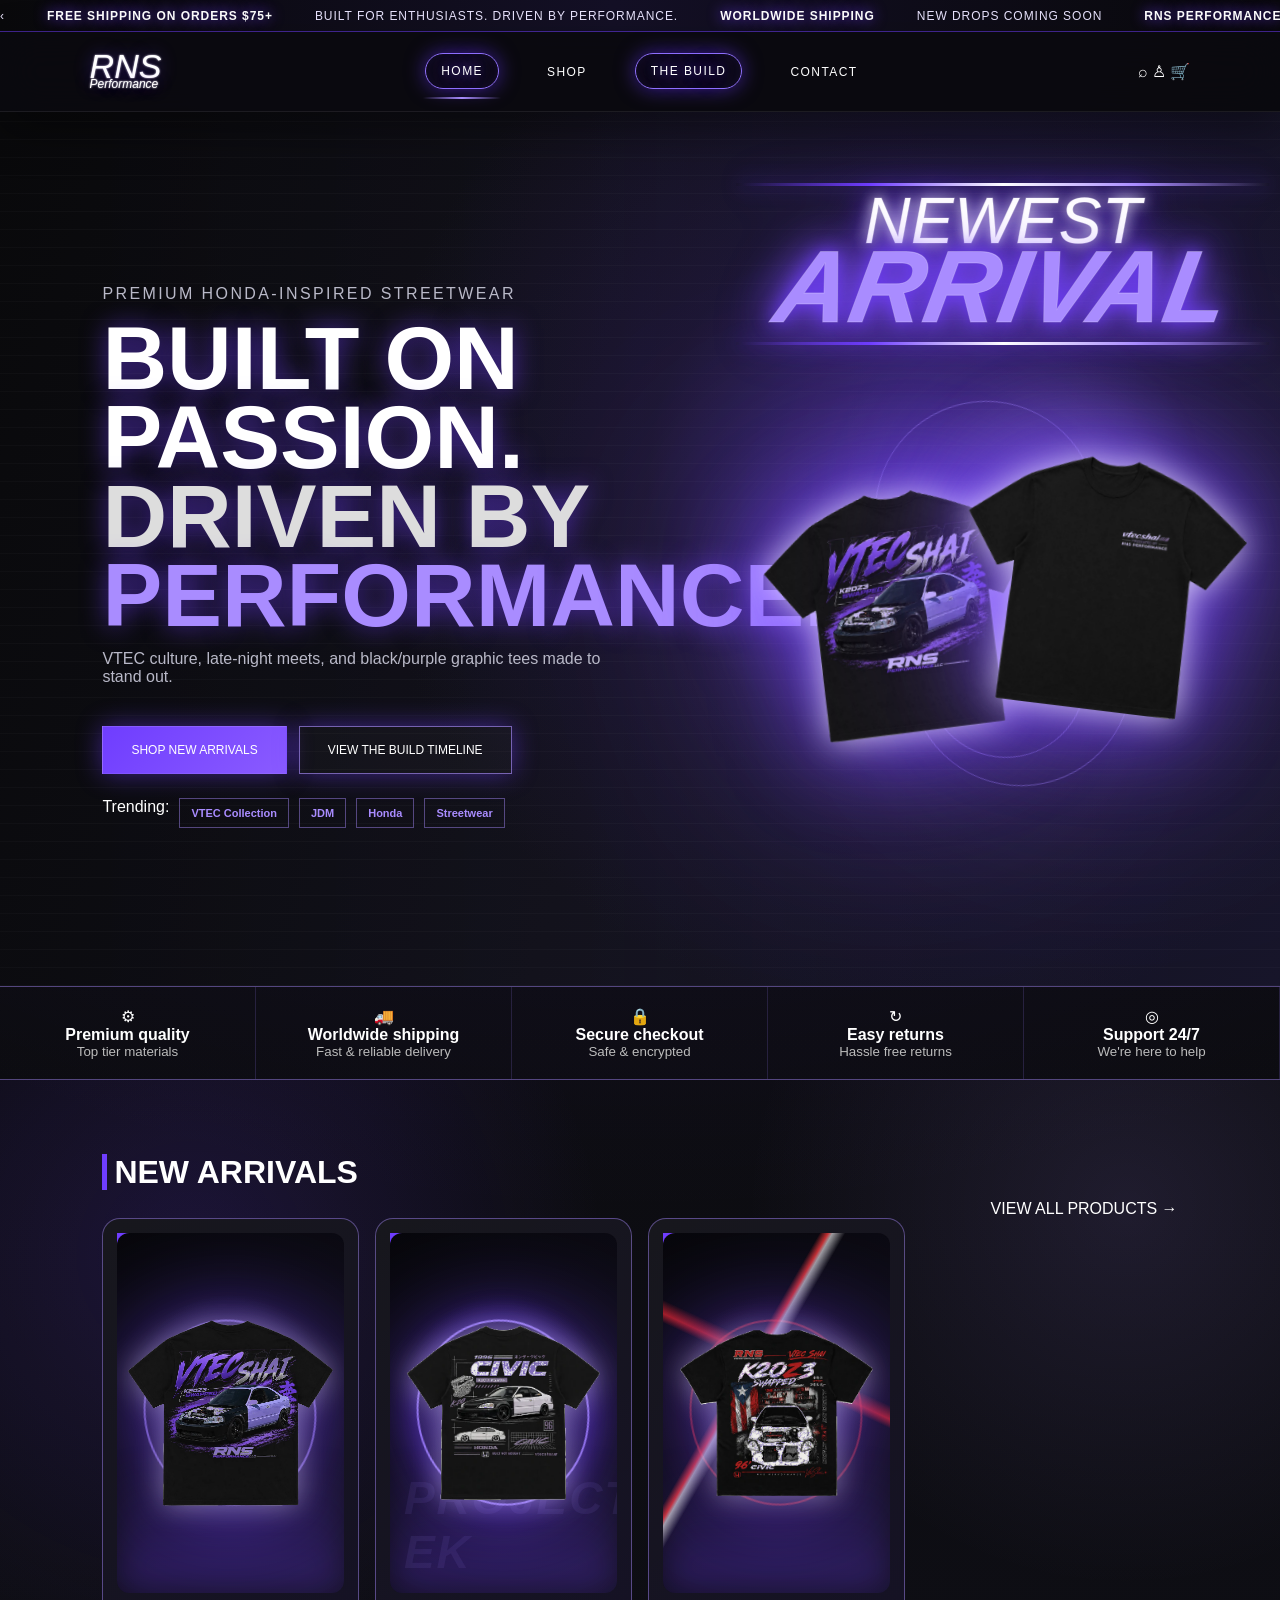
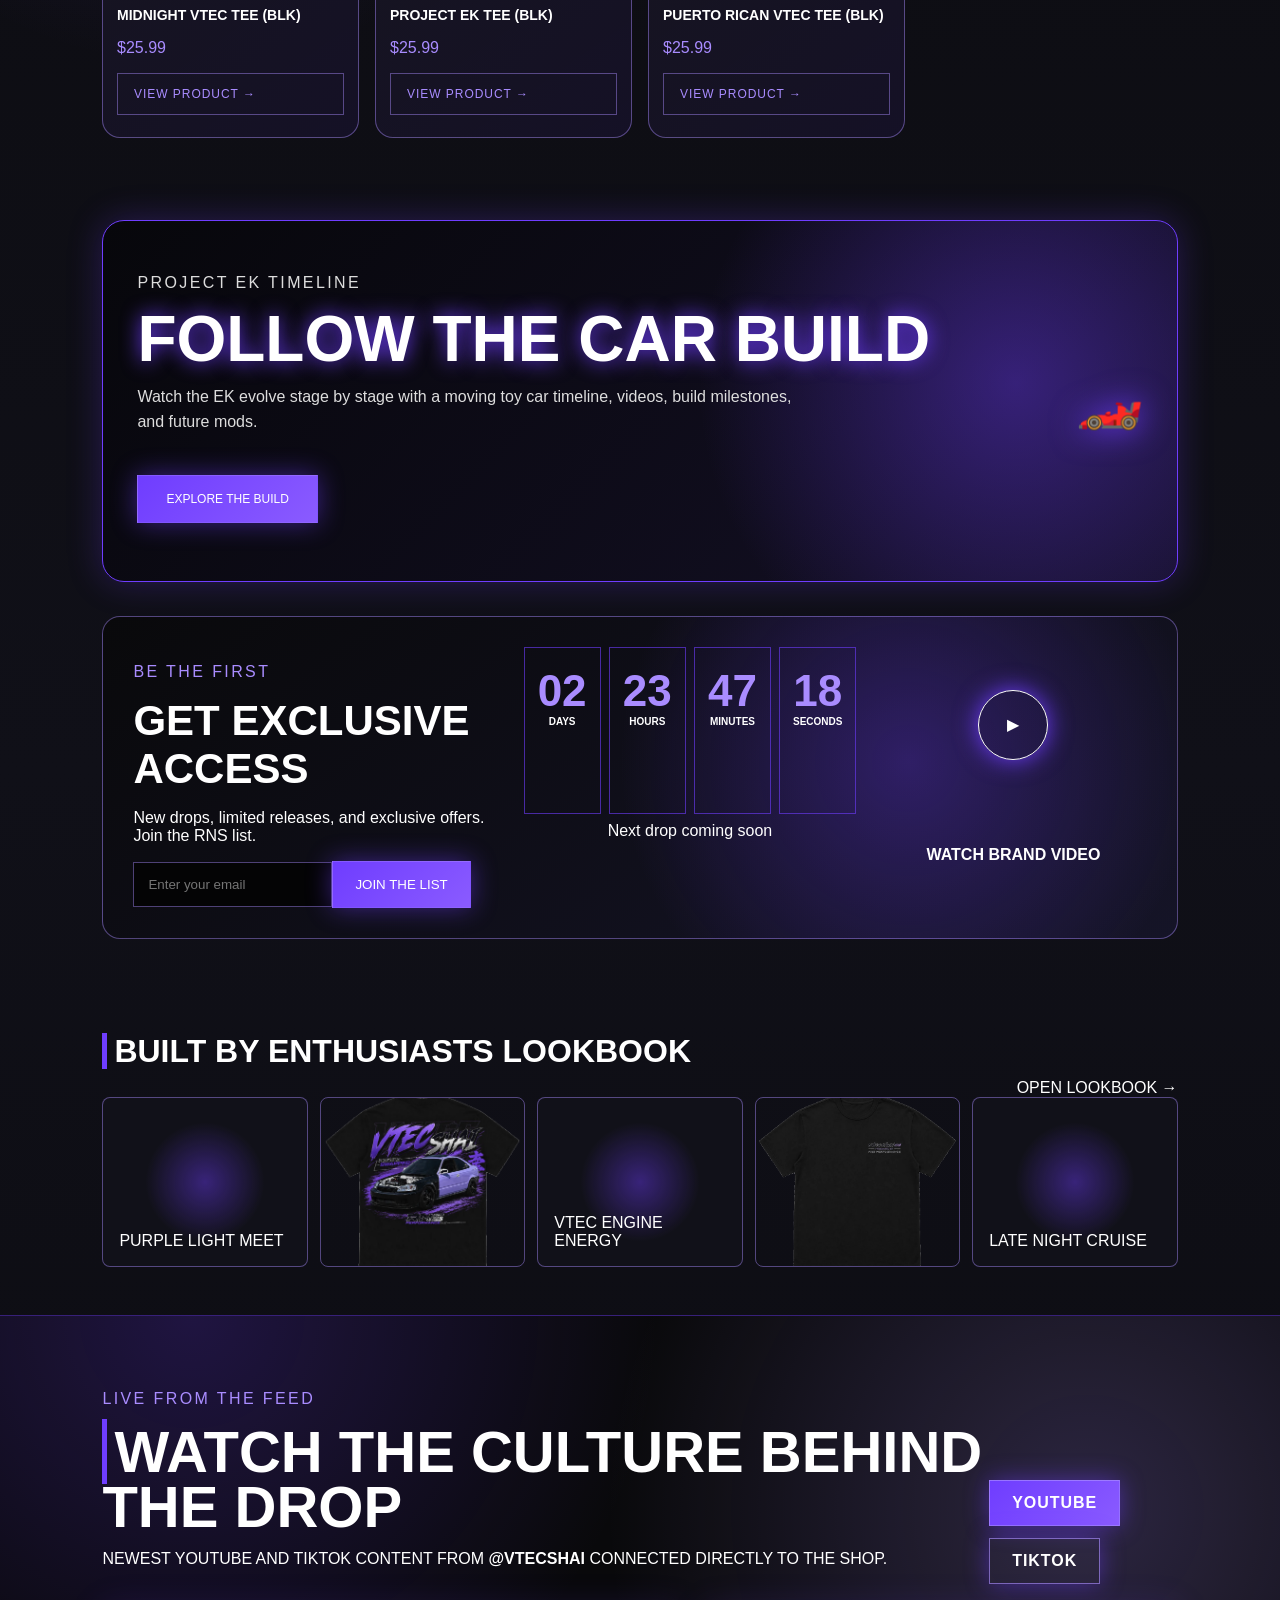
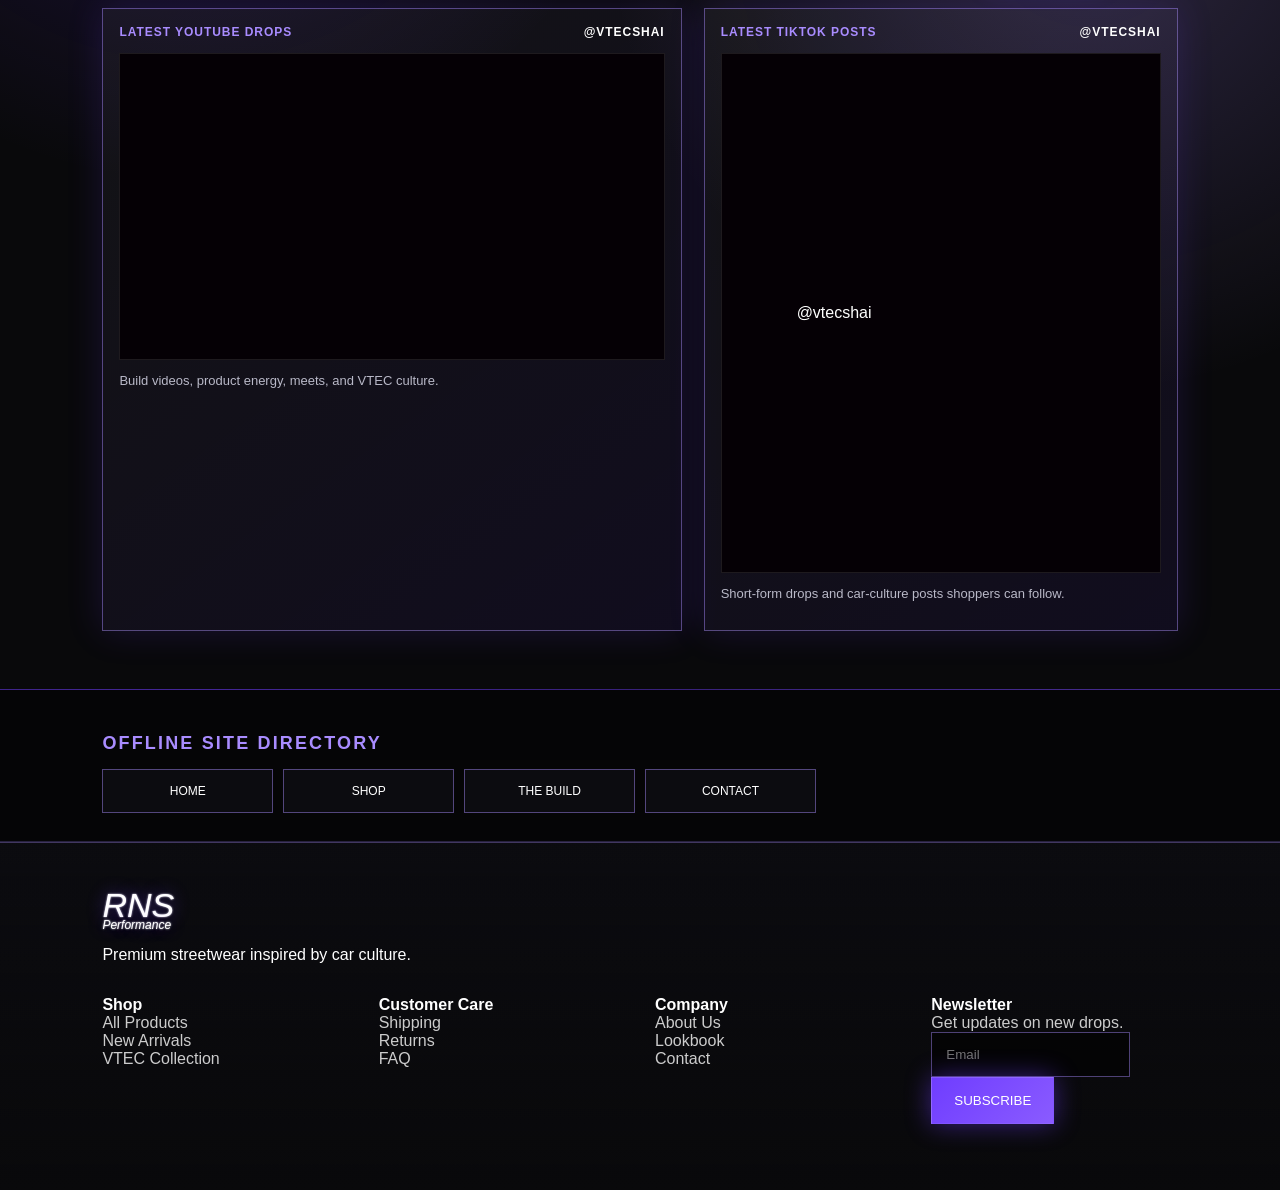
==== commit 6ccc07f0: "Update homepage logo text" ====
--- a/index.html
+++ b/index.html
@@ -1,6 +1,6 @@
 <!doctype html><html lang="en"><head><meta charset="utf-8"><meta name="viewport" content="width=device-width,initial-scale=1"><title>RNS Performance Premium Preview</title><link rel="stylesheet" href="assets/styles.css"><style>.topbar{overflow:hidden;justify-content:flex-start;white-space:nowrap;gap:0}.topbar-track{display:flex;align-items:center;gap:42px;min-width:max-content;animation:rnsTopbarSpin 24s linear infinite}.topbar-track span,.topbar-track b{display:inline-flex;align-items:center}.topbar-track b{color:#fff;text-shadow:0 0 14px #6F3DFF}.topbar:hover .topbar-track{animation-play-state:paused}@keyframes rnsTopbarSpin{0%{transform:translateX(0)}100%{transform:translateX(-50%)}}header nav{gap:28px}.main-nav-link{position:relative;display:inline-flex;align-items:center;justify-content:center;padding:13px 18px;border-radius:999px;isolation:isolate;transition:color .25s ease,text-shadow .25s ease,transform .25s ease}.main-nav-link:before{content:"";position:absolute;inset:2px;border:1px solid #9273ff;border-radius:999px;opacity:0;transform:scale(.62) rotate(-10deg);transition:opacity .25s ease,transform .25s ease;box-shadow:0 0 20px #6F3DFF88, inset 0 0 14px #6F3DFF22;z-index:-1}.main-nav-link:hover,.main-nav-link.nav-current,.main-nav-link.timeline-nav-btn{color:#fff;text-shadow:0 0 14px #6F3DFF,0 0 28px #7c4dff;transform:translateY(-1px)}.main-nav-link:hover:before,.main-nav-link.nav-current:before,.main-nav-link.timeline-nav-btn:before{opacity:1;transform:scale(1) rotate(0deg)}.timeline-nav-btn{border:0!important;box-shadow:none!important;background:transparent!important}.build-callout{margin:34px 8%;padding:34px;border:1px solid #6F3DFF;border-radius:22px;background:radial-gradient(circle at 85% 45%,#6F3DFF66,transparent 34%),linear-gradient(135deg,#07070b,#141026);box-shadow:0 0 34px #6F3DFF44;display:grid;grid-template-columns:1fr auto;gap:22px;align-items:center}.build-callout h2{font-size:clamp(30px,5vw,64px);line-height:.9;margin:0;text-transform:uppercase;text-shadow:0 0 20px #6F3DFF}.build-callout p{font-family:Arial,sans-serif;color:#ddd;max-width:680px;line-height:1.55}.build-mini-car{font-size:54px;filter:drop-shadow(0 0 16px #6F3DFF)}@media(max-width:900px){.build-callout{grid-template-columns:1fr;margin:24px 4%;}header nav{gap:6px;flex-wrap:wrap}.main-nav-link{padding:10px 12px}}</style></head><body class="rns-page">
 <div class="topbar"><div class="topbar-track"><span>‹</span><b>Free shipping on orders $75+</b><span>Built for enthusiasts. Driven by performance.</span><b>Worldwide shipping</b><span>New drops coming soon</span><b>RNS Performance</b><span>›</span><span>‹</span><b>Free shipping on orders $75+</b><span>Built for enthusiasts. Driven by performance.</span><b>Worldwide shipping</b><span>New drops coming soon</span><b>RNS Performance</b><span>›</span></div></div>
-<header><div class="logo">RNS<span>+</span><small>PERFORMANCE</small></div><nav><a class="main-nav-link nav-current" href="index.html">Home</a><a class="main-nav-link" href="shop.html">Shop</a><a class="main-nav-link timeline-nav-btn" href="car-build-timeline.html">The Build</a><a class="main-nav-link" href="contact.html">Contact</a></nav><div class="icons">⌕ ♙ 🛒</div></header>
+<header><div class="logo">RNS <small>Performance</small></div><nav><a class="main-nav-link nav-current" href="index.html">Home</a><a class="main-nav-link" href="shop.html">Shop</a><a class="main-nav-link timeline-nav-btn" href="car-build-timeline.html">The Build</a><a class="main-nav-link" href="contact.html">Contact</a></nav><div class="icons">⌕ ♙ 🛒</div></header>
 <section class="hero"><div class="copy"><p class="kicker">Premium Honda-inspired streetwear</p><h1>Built on passion.<br><em>Driven by</em><br><strong>performance.</strong></h1><p>VTEC culture, late-night meets, and black/purple graphic tees made to stand out.</p><div><a class="btn" href="new-arrivals.html">Shop new arrivals</a><a class="btn ghost" href="car-build-timeline.html">View the build timeline</a></div><div class="tags"><span>Trending:</span><b>VTEC Collection</b><b>JDM</b><b>Honda</b><b>Streetwear</b></div></div><div class="shirts floating-shirts"><div class="arrival-badge" aria-label="Newest Arrival"><span>Newest</span><strong>Arrival</strong></div><span class="hero-orbit hero-orbit-one"></span><span class="hero-orbit hero-orbit-two"></span><img class="hero-shirt shirt-vtec" src="assets/rns-shirt-vtec-transparent.png" alt="RNS Performance VTEC shirt"><img class="hero-shirt shirt-purple" src="assets/rns-shirt-purple-transparent.png" alt="RNS Performance purple shirt"></div></section>
 <section class="trust"><div>⚙ <b>Premium quality</b><small>Top tier materials</small></div><div>🚚 <b>Worldwide shipping</b><small>Fast & reliable delivery</small></div><div>🔒 <b>Secure checkout</b><small>Safe & encrypted</small></div><div>↻ <b>Easy returns</b><small>Hassle free returns</small></div><div>◎ <b>Support 24/7</b><small>We're here to help</small></div></section>
 <section class="products catalog-products"><div class="head"><h2>New arrivals</h2><a href="shop.html">View all products →</a></div><div class="grid catalog-grid"><article class="catalog-card card-violet"><i>New</i><a class="product-link" href="product-vtec.html"><div class="catalog-stage"><span class="motion-ring"></span><span class="motion-bolt"></span><div class="shirt-rotator"><img class="front" src="assets/rns-shirt-vtec-transparent.png" alt="Midnight Vtec Tee (Blk) front"><img class="back" src="assets/vtec-back-transparent.png" alt="Midnight Vtec Tee (Blk) back"></div></div><h3>Midnight Vtec Tee (Blk)</h3><p>$25.99</p><span class="view-product">View product →</span></a></article><article class="catalog-card card-orbit"><i>New</i><a class="product-link" href="product-project-ek.html"><div class="catalog-stage"><span class="motion-ring"></span><span class="motion-bolt"></span><div class="shirt-rotator"><img class="front" src="assets/project-ek-front-transparent.png" alt="Project EK Tee (Blk) front"><img class="back" src="assets/project-ek-back-transparent.png" alt="Project EK Tee (Blk) back"></div></div><h3>Project EK Tee (Blk)</h3><p>$25.99</p><span class="view-product">View product →</span></a></article><article class="catalog-card card-lightning"><i>New</i><a class="product-link" href="product-puerto-rican-vtec.html"><div class="catalog-stage"><span class="motion-ring"></span><span class="motion-bolt"></span><div class="shirt-rotator"><img class="front" src="assets/puerto-rican-vtec-front-transparent.png" alt="Puerto Rican Vtec Tee (blk) front"><img class="back" src="assets/puerto-rican-vtec-back-transparent.png" alt="Puerto Rican Vtec Tee (blk) back"></div></div><h3>Puerto Rican Vtec Tee (blk)</h3><p>$25.99</p><span class="view-product">View product →</span></a></article></div></section>
@@ -8,5 +8,5 @@
 <section class="access"><div><p class="kicker">Be the first</p><h2>Get exclusive access</h2><p>New drops, limited releases, and exclusive offers. Join the RNS list.</p><input placeholder="Enter your email"><button>Join the list</button></div><div class="count"><b>02<small>Days</small></b><b>23<small>Hours</small></b><b>47<small>Minutes</small></b><b>18<small>Seconds</small></b><span>Next drop coming soon</span></div><div class="video"><div>▶</div><b>Watch brand video</b></div></section>
 <section class="lookbook"><div class="head"><h2>Built by enthusiasts <span>lookbook</span></h2><a href="lookbook.html">Open lookbook →</a></div><div class="lookgrid"><div>Purple light meet</div><img src="assets/vtec-back-transparent.png"><div>VTEC engine energy</div><img src="assets/purple-back-transparent.png"><div>Late night cruise</div></div></section>
 <section class="social-feed"><div class="head social-head"><div><p class="kicker">Live from the feed</p><h2>Watch the culture behind the drop</h2><p>Newest YouTube and TikTok content from <b>@vtecshai</b> connected directly to the shop.</p></div><div class="social-actions"><a href="https://www.youtube.com/@vtecshai" target="_blank">YouTube</a><a href="https://www.tiktok.com/@vtecshai" target="_blank">TikTok</a></div></div><div class="social-grid"><article><div class="platform"><span>Latest YouTube Drops</span><b>@vtecshai</b></div><div class="embed"><iframe src="https://www.youtube.com/embed?listType=user_uploads&list=vtecshai" title="Latest YouTube videos from vtecshai" loading="lazy" allowfullscreen></iframe></div><p>Build videos, product energy, meets, and VTEC culture.</p></article><article><div class="platform"><span>Latest TikTok Posts</span><b>@vtecshai</b></div><div class="embed tiktok"><blockquote class="tiktok-embed" cite="https://www.tiktok.com/@vtecshai" data-unique-id="vtecshai" data-embed-type="creator" style="max-width:780px;min-width:288px;margin:0 auto;"><section><a target="_blank" href="https://www.tiktok.com/@vtecshai?refer=creator_embed">@vtecshai</a></section></blockquote><script async src="https://www.tiktok.com/embed.js"></script></div><p>Short-form drops and car-culture posts shoppers can follow.</p></article></div></section>
-<section class="directory"><h2>Offline site directory</h2><div class="dir-grid"><a href="index.html">Home</a><a href="shop.html">Shop</a><a href="car-build-timeline.html">The Build</a><a href="contact.html">Contact</a></div></section><footer><a class="logo" href="index.html">RNS<span>+</span><small>PERFORMANCE</small></a><p>Premium streetwear inspired by car culture.</p><div class="cols"><p><b>Shop</b><br>All Products<br>New Arrivals<br>VTEC Collection</p><p><b>Customer Care</b><br>Shipping<br>Returns<br>FAQ</p><p><b>Company</b><br>About Us<br>Lookbook<br>Contact</p><p><b>Newsletter</b><br>Get updates on new drops.<br><input placeholder="Email"><button>Subscribe</button></p></div></footer>
+<section class="directory"><h2>Offline site directory</h2><div class="dir-grid"><a href="index.html">Home</a><a href="shop.html">Shop</a><a href="car-build-timeline.html">The Build</a><a href="contact.html">Contact</a></div></section><footer><a class="logo" href="index.html">RNS <small>Performance</small></a><p>Premium streetwear inspired by car culture.</p><div class="cols"><p><b>Shop</b><br>All Products<br>New Arrivals<br>VTEC Collection</p><p><b>Customer Care</b><br>Shipping<br>Returns<br>FAQ</p><p><b>Company</b><br>About Us<br>Lookbook<br>Contact</p><p><b>Newsletter</b><br>Get updates on new drops.<br><input placeholder="Email"><button>Subscribe</button></p></div></footer>
 </body></html>
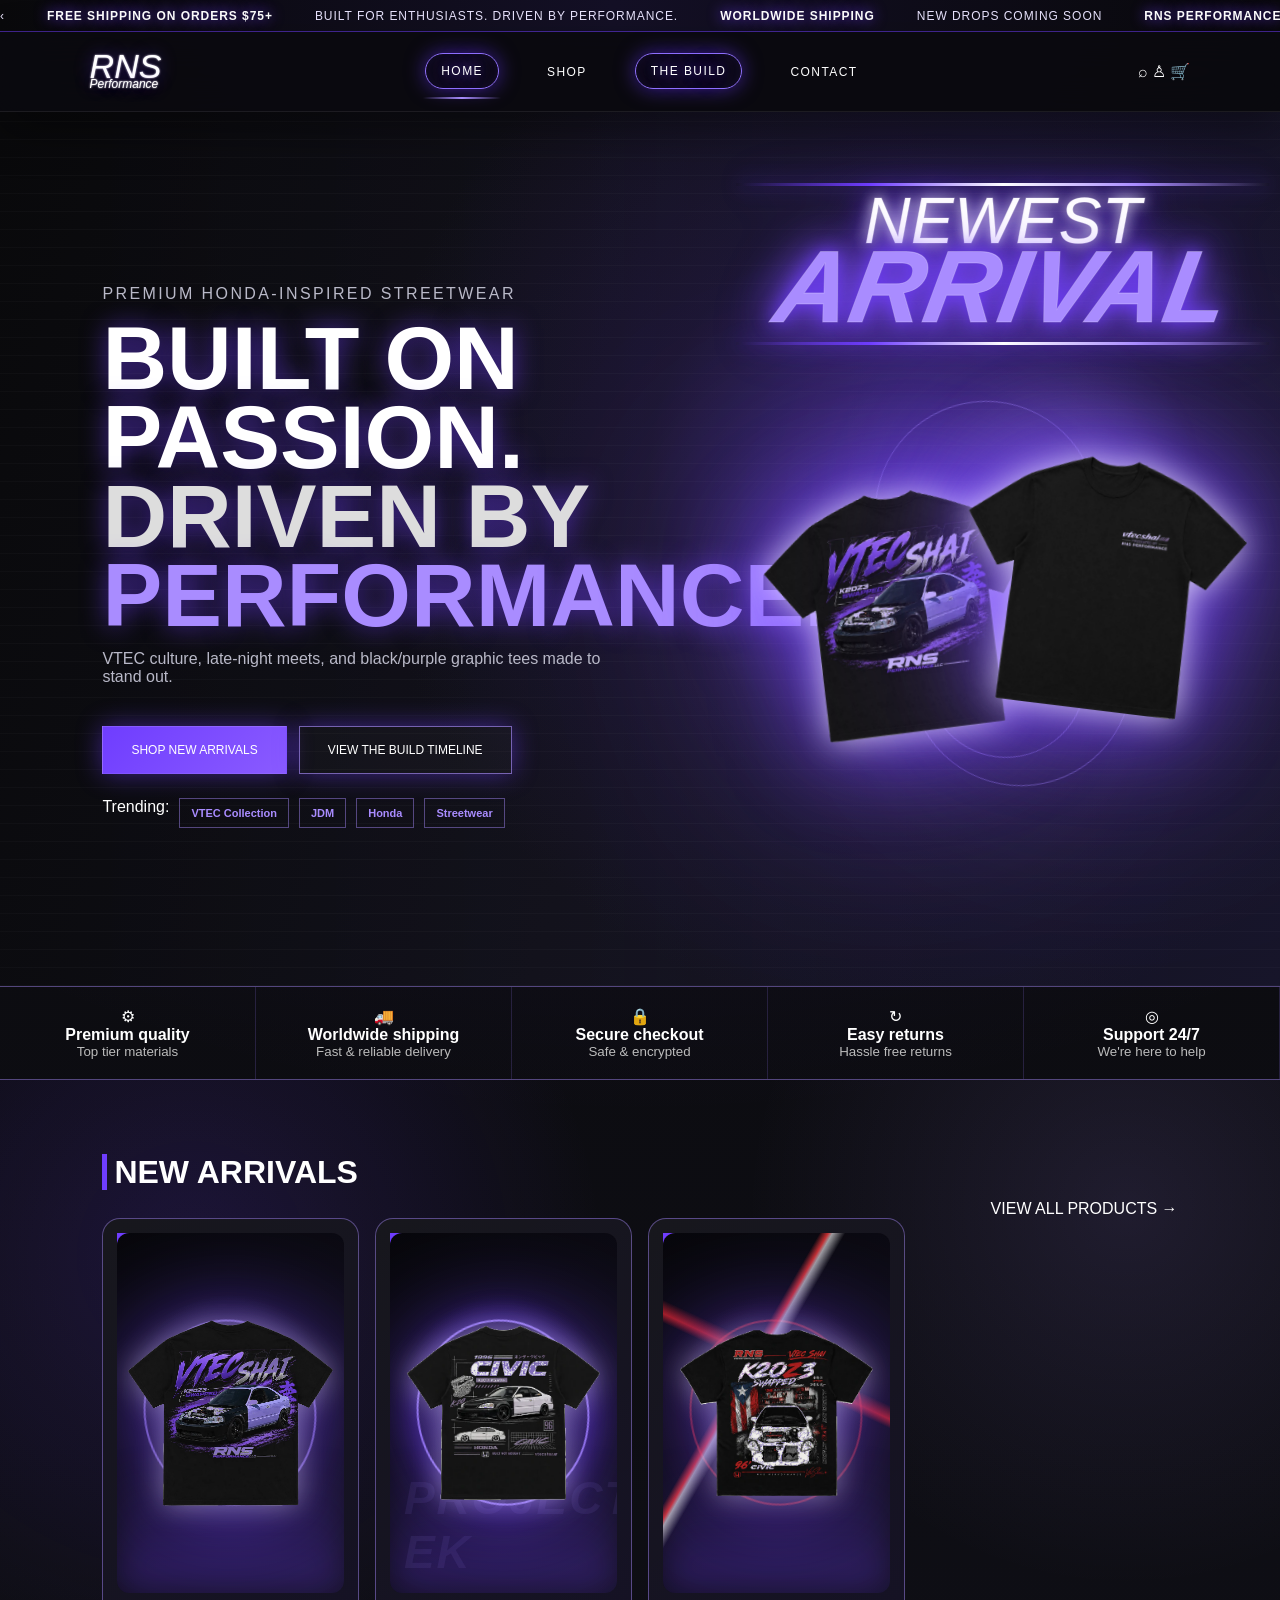
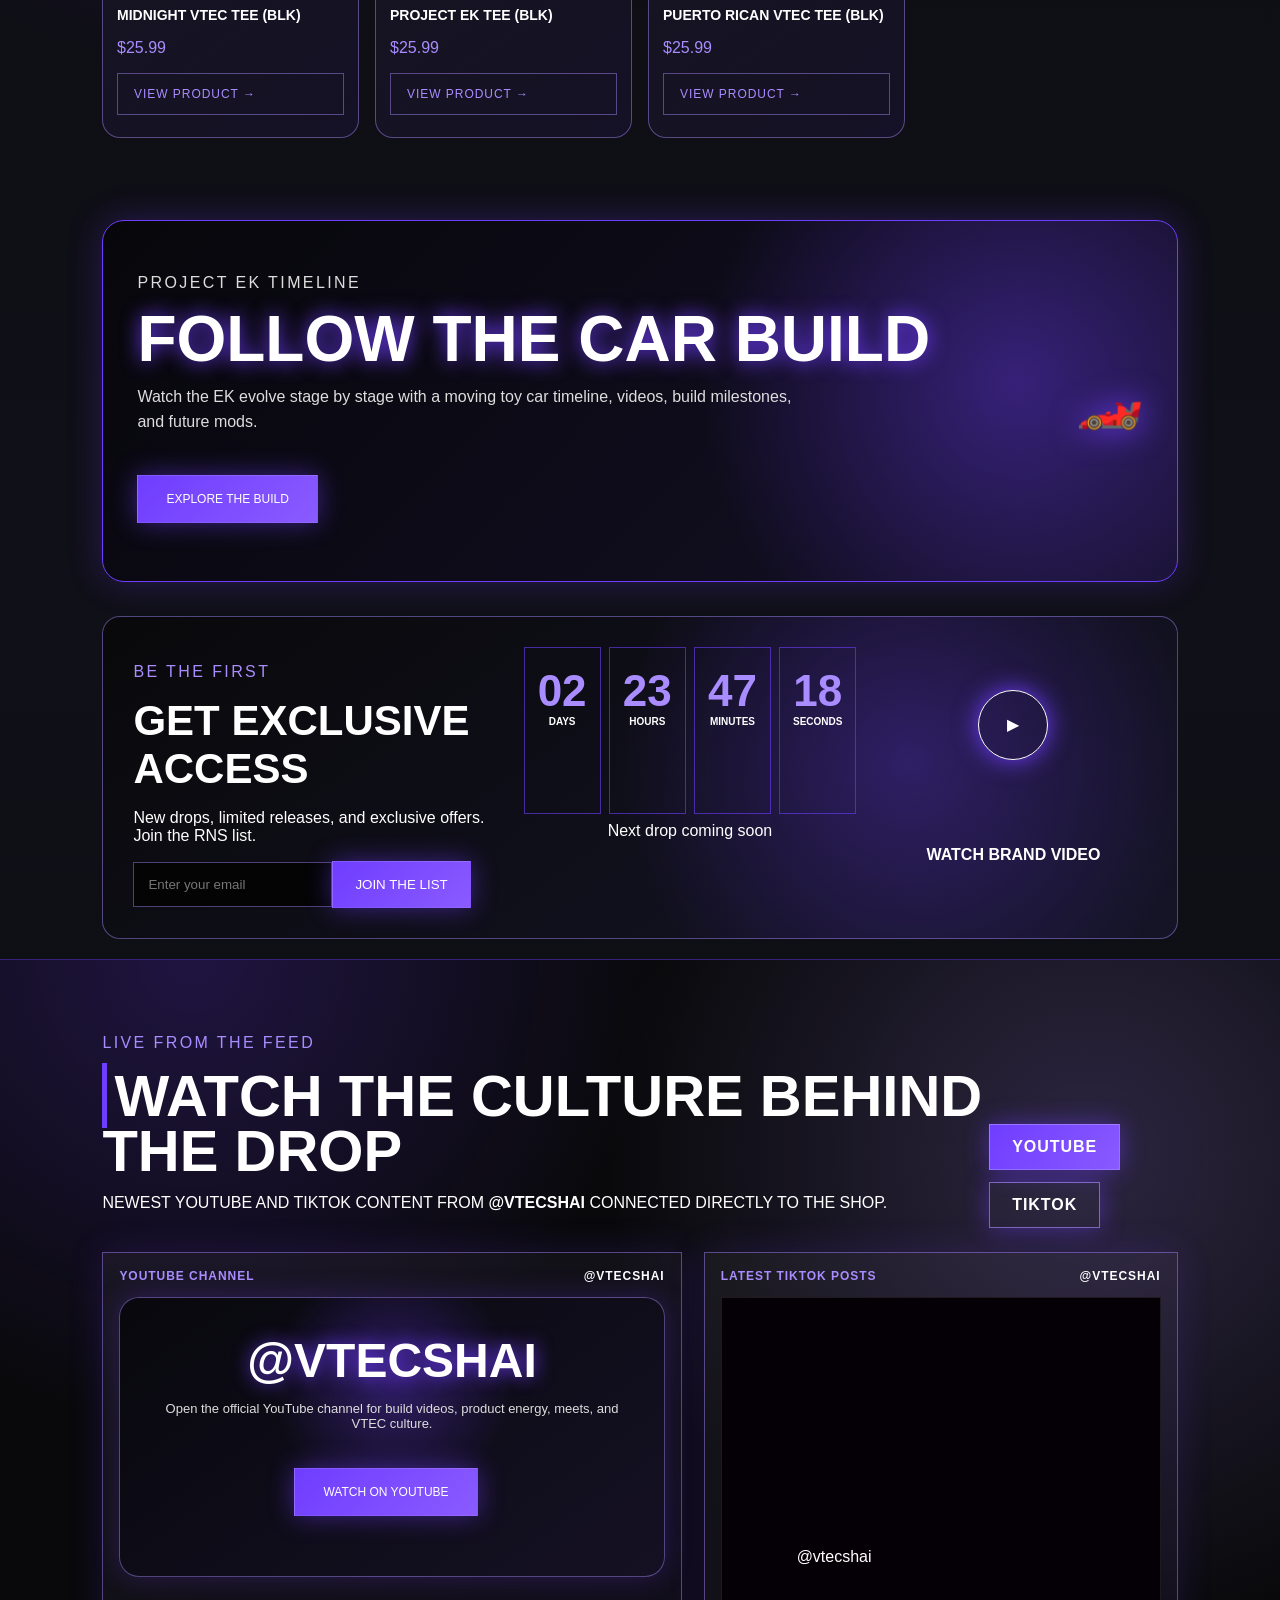
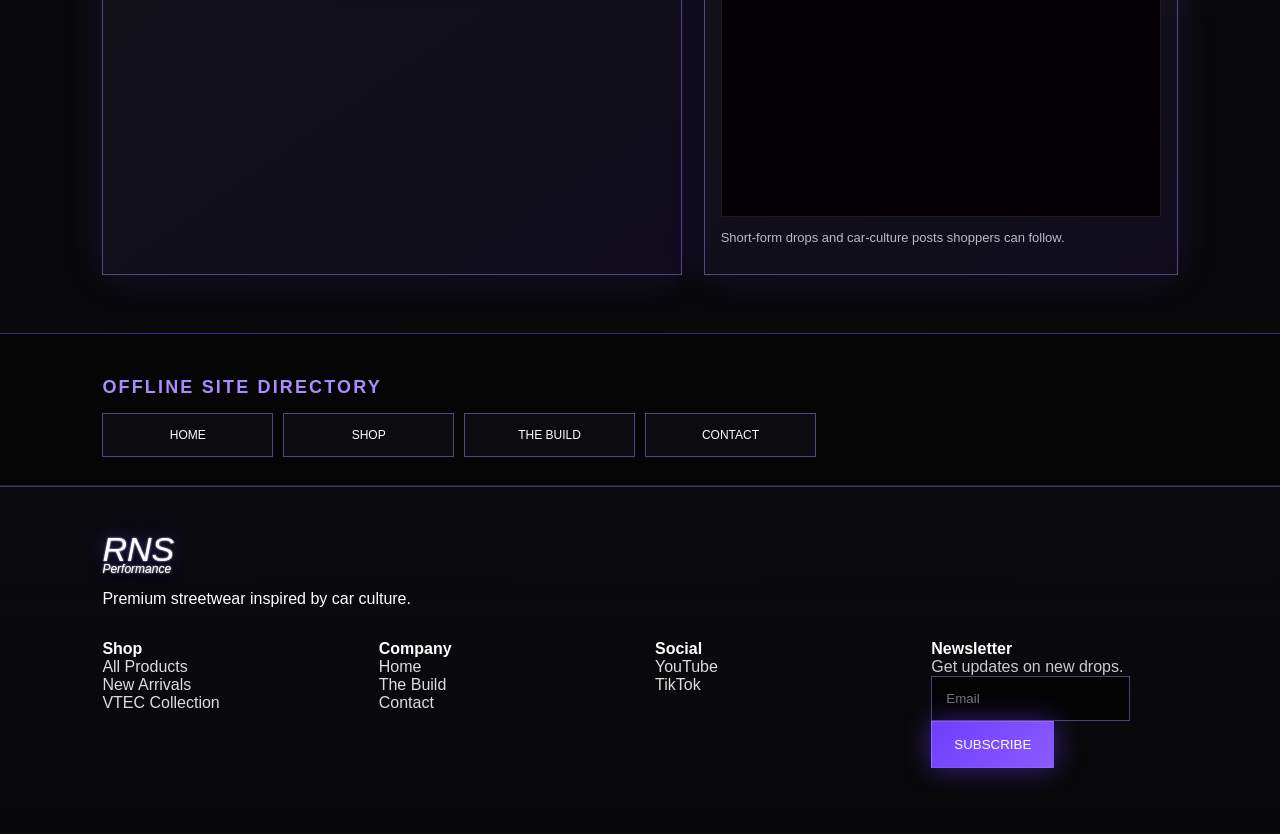
==== commit 56fed0c8: "Clean homepage sections and footer links" ====
--- a/index.html
+++ b/index.html
@@ -1,4 +1,4 @@
-<!doctype html><html lang="en"><head><meta charset="utf-8"><meta name="viewport" content="width=device-width,initial-scale=1"><title>RNS Performance Premium Preview</title><link rel="stylesheet" href="assets/styles.css"><style>.topbar{overflow:hidden;justify-content:flex-start;white-space:nowrap;gap:0}.topbar-track{display:flex;align-items:center;gap:42px;min-width:max-content;animation:rnsTopbarSpin 24s linear infinite}.topbar-track span,.topbar-track b{display:inline-flex;align-items:center}.topbar-track b{color:#fff;text-shadow:0 0 14px #6F3DFF}.topbar:hover .topbar-track{animation-play-state:paused}@keyframes rnsTopbarSpin{0%{transform:translateX(0)}100%{transform:translateX(-50%)}}header nav{gap:28px}.main-nav-link{position:relative;display:inline-flex;align-items:center;justify-content:center;padding:13px 18px;border-radius:999px;isolation:isolate;transition:color .25s ease,text-shadow .25s ease,transform .25s ease}.main-nav-link:before{content:"";position:absolute;inset:2px;border:1px solid #9273ff;border-radius:999px;opacity:0;transform:scale(.62) rotate(-10deg);transition:opacity .25s ease,transform .25s ease;box-shadow:0 0 20px #6F3DFF88, inset 0 0 14px #6F3DFF22;z-index:-1}.main-nav-link:hover,.main-nav-link.nav-current,.main-nav-link.timeline-nav-btn{color:#fff;text-shadow:0 0 14px #6F3DFF,0 0 28px #7c4dff;transform:translateY(-1px)}.main-nav-link:hover:before,.main-nav-link.nav-current:before,.main-nav-link.timeline-nav-btn:before{opacity:1;transform:scale(1) rotate(0deg)}.timeline-nav-btn{border:0!important;box-shadow:none!important;background:transparent!important}.build-callout{margin:34px 8%;padding:34px;border:1px solid #6F3DFF;border-radius:22px;background:radial-gradient(circle at 85% 45%,#6F3DFF66,transparent 34%),linear-gradient(135deg,#07070b,#141026);box-shadow:0 0 34px #6F3DFF44;display:grid;grid-template-columns:1fr auto;gap:22px;align-items:center}.build-callout h2{font-size:clamp(30px,5vw,64px);line-height:.9;margin:0;text-transform:uppercase;text-shadow:0 0 20px #6F3DFF}.build-callout p{font-family:Arial,sans-serif;color:#ddd;max-width:680px;line-height:1.55}.build-mini-car{font-size:54px;filter:drop-shadow(0 0 16px #6F3DFF)}@media(max-width:900px){.build-callout{grid-template-columns:1fr;margin:24px 4%;}header nav{gap:6px;flex-wrap:wrap}.main-nav-link{padding:10px 12px}}</style></head><body class="rns-page">
+<!doctype html><html lang="en"><head><meta charset="utf-8"><meta name="viewport" content="width=device-width,initial-scale=1"><title>RNS Performance Premium Preview</title><link rel="stylesheet" href="assets/styles.css"><style>.topbar{overflow:hidden;justify-content:flex-start;white-space:nowrap;gap:0}.topbar-track{display:flex;align-items:center;gap:42px;min-width:max-content;animation:rnsTopbarSpin 24s linear infinite}.topbar-track span,.topbar-track b{display:inline-flex;align-items:center}.topbar-track b{color:#fff;text-shadow:0 0 14px #6F3DFF}.topbar:hover .topbar-track{animation-play-state:paused}@keyframes rnsTopbarSpin{0%{transform:translateX(0)}100%{transform:translateX(-50%)}}header nav{gap:28px}.main-nav-link{position:relative;display:inline-flex;align-items:center;justify-content:center;padding:13px 18px;border-radius:999px;isolation:isolate;transition:color .25s ease,text-shadow .25s ease,transform .25s ease}.main-nav-link:before{content:"";position:absolute;inset:2px;border:1px solid #9273ff;border-radius:999px;opacity:0;transform:scale(.62) rotate(-10deg);transition:opacity .25s ease,transform .25s ease;box-shadow:0 0 20px #6F3DFF88, inset 0 0 14px #6F3DFF22;z-index:-1}.main-nav-link:hover,.main-nav-link.nav-current,.main-nav-link.timeline-nav-btn{color:#fff;text-shadow:0 0 14px #6F3DFF,0 0 28px #7c4dff;transform:translateY(-1px)}.main-nav-link:hover:before,.main-nav-link.nav-current:before,.main-nav-link.timeline-nav-btn:before{opacity:1;transform:scale(1) rotate(0deg)}.timeline-nav-btn{border:0!important;box-shadow:none!important;background:transparent!important}.build-callout{margin:34px 8%;padding:34px;border:1px solid #6F3DFF;border-radius:22px;background:radial-gradient(circle at 85% 45%,#6F3DFF66,transparent 34%),linear-gradient(135deg,#07070b,#141026);box-shadow:0 0 34px #6F3DFF44;display:grid;grid-template-columns:1fr auto;gap:22px;align-items:center}.build-callout h2{font-size:clamp(30px,5vw,64px);line-height:.9;margin:0;text-transform:uppercase;text-shadow:0 0 20px #6F3DFF}.build-callout p{font-family:Arial,sans-serif;color:#ddd;max-width:680px;line-height:1.55}.build-mini-car{font-size:54px;filter:drop-shadow(0 0 16px #6F3DFF)}.channel-card{min-height:280px;display:grid;place-items:center;text-align:center;padding:28px;border:1px solid rgba(169,140,255,.45);border-radius:20px;background:radial-gradient(circle at 50% 30%,rgba(111,61,255,.34),transparent 36%),linear-gradient(145deg,#08080d,#151124);box-shadow:0 0 28px rgba(111,61,255,.24)}.channel-card h3{margin:0 0 10px;font-size:clamp(28px,4vw,48px);text-transform:uppercase;text-shadow:0 0 18px #6F3DFF}.channel-card p{font-family:Arial,sans-serif;color:#ddd;max-width:520px}.footer-link{color:#ddd;text-decoration:none}.footer-link:hover{color:#fff;text-shadow:0 0 12px #6F3DFF}@media(max-width:900px){.build-callout{grid-template-columns:1fr;margin:24px 4%;}header nav{gap:6px;flex-wrap:wrap}.main-nav-link{padding:10px 12px}}</style></head><body class="rns-page">
 <div class="topbar"><div class="topbar-track"><span>‹</span><b>Free shipping on orders $75+</b><span>Built for enthusiasts. Driven by performance.</span><b>Worldwide shipping</b><span>New drops coming soon</span><b>RNS Performance</b><span>›</span><span>‹</span><b>Free shipping on orders $75+</b><span>Built for enthusiasts. Driven by performance.</span><b>Worldwide shipping</b><span>New drops coming soon</span><b>RNS Performance</b><span>›</span></div></div>
 <header><div class="logo">RNS <small>Performance</small></div><nav><a class="main-nav-link nav-current" href="index.html">Home</a><a class="main-nav-link" href="shop.html">Shop</a><a class="main-nav-link timeline-nav-btn" href="car-build-timeline.html">The Build</a><a class="main-nav-link" href="contact.html">Contact</a></nav><div class="icons">⌕ ♙ 🛒</div></header>
 <section class="hero"><div class="copy"><p class="kicker">Premium Honda-inspired streetwear</p><h1>Built on passion.<br><em>Driven by</em><br><strong>performance.</strong></h1><p>VTEC culture, late-night meets, and black/purple graphic tees made to stand out.</p><div><a class="btn" href="new-arrivals.html">Shop new arrivals</a><a class="btn ghost" href="car-build-timeline.html">View the build timeline</a></div><div class="tags"><span>Trending:</span><b>VTEC Collection</b><b>JDM</b><b>Honda</b><b>Streetwear</b></div></div><div class="shirts floating-shirts"><div class="arrival-badge" aria-label="Newest Arrival"><span>Newest</span><strong>Arrival</strong></div><span class="hero-orbit hero-orbit-one"></span><span class="hero-orbit hero-orbit-two"></span><img class="hero-shirt shirt-vtec" src="assets/rns-shirt-vtec-transparent.png" alt="RNS Performance VTEC shirt"><img class="hero-shirt shirt-purple" src="assets/rns-shirt-purple-transparent.png" alt="RNS Performance purple shirt"></div></section>
@@ -6,7 +6,6 @@
 <section class="products catalog-products"><div class="head"><h2>New arrivals</h2><a href="shop.html">View all products →</a></div><div class="grid catalog-grid"><article class="catalog-card card-violet"><i>New</i><a class="product-link" href="product-vtec.html"><div class="catalog-stage"><span class="motion-ring"></span><span class="motion-bolt"></span><div class="shirt-rotator"><img class="front" src="assets/rns-shirt-vtec-transparent.png" alt="Midnight Vtec Tee (Blk) front"><img class="back" src="assets/vtec-back-transparent.png" alt="Midnight Vtec Tee (Blk) back"></div></div><h3>Midnight Vtec Tee (Blk)</h3><p>$25.99</p><span class="view-product">View product →</span></a></article><article class="catalog-card card-orbit"><i>New</i><a class="product-link" href="product-project-ek.html"><div class="catalog-stage"><span class="motion-ring"></span><span class="motion-bolt"></span><div class="shirt-rotator"><img class="front" src="assets/project-ek-front-transparent.png" alt="Project EK Tee (Blk) front"><img class="back" src="assets/project-ek-back-transparent.png" alt="Project EK Tee (Blk) back"></div></div><h3>Project EK Tee (Blk)</h3><p>$25.99</p><span class="view-product">View product →</span></a></article><article class="catalog-card card-lightning"><i>New</i><a class="product-link" href="product-puerto-rican-vtec.html"><div class="catalog-stage"><span class="motion-ring"></span><span class="motion-bolt"></span><div class="shirt-rotator"><img class="front" src="assets/puerto-rican-vtec-front-transparent.png" alt="Puerto Rican Vtec Tee (blk) front"><img class="back" src="assets/puerto-rican-vtec-back-transparent.png" alt="Puerto Rican Vtec Tee (blk) back"></div></div><h3>Puerto Rican Vtec Tee (blk)</h3><p>$25.99</p><span class="view-product">View product →</span></a></article></div></section>
 <section class="build-callout"><div><p class="kicker">Project EK timeline</p><h2>Follow the car build</h2><p>Watch the EK evolve stage by stage with a moving toy car timeline, videos, build milestones, and future mods.</p><a class="btn" href="car-build-timeline.html">Explore the build</a></div><div class="build-mini-car">🏎️</div></section>
 <section class="access"><div><p class="kicker">Be the first</p><h2>Get exclusive access</h2><p>New drops, limited releases, and exclusive offers. Join the RNS list.</p><input placeholder="Enter your email"><button>Join the list</button></div><div class="count"><b>02<small>Days</small></b><b>23<small>Hours</small></b><b>47<small>Minutes</small></b><b>18<small>Seconds</small></b><span>Next drop coming soon</span></div><div class="video"><div>▶</div><b>Watch brand video</b></div></section>
-<section class="lookbook"><div class="head"><h2>Built by enthusiasts <span>lookbook</span></h2><a href="lookbook.html">Open lookbook →</a></div><div class="lookgrid"><div>Purple light meet</div><img src="assets/vtec-back-transparent.png"><div>VTEC engine energy</div><img src="assets/purple-back-transparent.png"><div>Late night cruise</div></div></section>
-<section class="social-feed"><div class="head social-head"><div><p class="kicker">Live from the feed</p><h2>Watch the culture behind the drop</h2><p>Newest YouTube and TikTok content from <b>@vtecshai</b> connected directly to the shop.</p></div><div class="social-actions"><a href="https://www.youtube.com/@vtecshai" target="_blank">YouTube</a><a href="https://www.tiktok.com/@vtecshai" target="_blank">TikTok</a></div></div><div class="social-grid"><article><div class="platform"><span>Latest YouTube Drops</span><b>@vtecshai</b></div><div class="embed"><iframe src="https://www.youtube.com/embed?listType=user_uploads&list=vtecshai" title="Latest YouTube videos from vtecshai" loading="lazy" allowfullscreen></iframe></div><p>Build videos, product energy, meets, and VTEC culture.</p></article><article><div class="platform"><span>Latest TikTok Posts</span><b>@vtecshai</b></div><div class="embed tiktok"><blockquote class="tiktok-embed" cite="https://www.tiktok.com/@vtecshai" data-unique-id="vtecshai" data-embed-type="creator" style="max-width:780px;min-width:288px;margin:0 auto;"><section><a target="_blank" href="https://www.tiktok.com/@vtecshai?refer=creator_embed">@vtecshai</a></section></blockquote><script async src="https://www.tiktok.com/embed.js"></script></div><p>Short-form drops and car-culture posts shoppers can follow.</p></article></div></section>
-<section class="directory"><h2>Offline site directory</h2><div class="dir-grid"><a href="index.html">Home</a><a href="shop.html">Shop</a><a href="car-build-timeline.html">The Build</a><a href="contact.html">Contact</a></div></section><footer><a class="logo" href="index.html">RNS <small>Performance</small></a><p>Premium streetwear inspired by car culture.</p><div class="cols"><p><b>Shop</b><br>All Products<br>New Arrivals<br>VTEC Collection</p><p><b>Customer Care</b><br>Shipping<br>Returns<br>FAQ</p><p><b>Company</b><br>About Us<br>Lookbook<br>Contact</p><p><b>Newsletter</b><br>Get updates on new drops.<br><input placeholder="Email"><button>Subscribe</button></p></div></footer>
+<section class="social-feed"><div class="head social-head"><div><p class="kicker">Live from the feed</p><h2>Watch the culture behind the drop</h2><p>Newest YouTube and TikTok content from <b>@vtecshai</b> connected directly to the shop.</p></div><div class="social-actions"><a href="https://www.youtube.com/@vtecshai" target="_blank">YouTube</a><a href="https://www.tiktok.com/@vtecshai" target="_blank">TikTok</a></div></div><div class="social-grid"><article><div class="platform"><span>YouTube Channel</span><b>@vtecshai</b></div><a class="channel-card" href="https://www.youtube.com/@vtecshai" target="_blank"><div><h3>@vtecshai</h3><p>Open the official YouTube channel for build videos, product energy, meets, and VTEC culture.</p><span class="btn">Watch on YouTube</span></div></a></article><article><div class="platform"><span>Latest TikTok Posts</span><b>@vtecshai</b></div><div class="embed tiktok"><blockquote class="tiktok-embed" cite="https://www.tiktok.com/@vtecshai" data-unique-id="vtecshai" data-embed-type="creator" style="max-width:780px;min-width:288px;margin:0 auto;"><section><a target="_blank" href="https://www.tiktok.com/@vtecshai?refer=creator_embed">@vtecshai</a></section></blockquote><script async src="https://www.tiktok.com/embed.js"></script></div><p>Short-form drops and car-culture posts shoppers can follow.</p></article></div></section>
+<section class="directory"><h2>Offline site directory</h2><div class="dir-grid"><a href="index.html">Home</a><a href="shop.html">Shop</a><a href="car-build-timeline.html">The Build</a><a href="contact.html">Contact</a></div></section><footer><a class="logo" href="index.html">RNS <small>Performance</small></a><p>Premium streetwear inspired by car culture.</p><div class="cols"><p><b>Shop</b><br><a class="footer-link" href="shop.html">All Products</a><br><a class="footer-link" href="new-arrivals.html">New Arrivals</a><br><a class="footer-link" href="collections.html">VTEC Collection</a></p><p><b>Company</b><br><a class="footer-link" href="index.html">Home</a><br><a class="footer-link" href="car-build-timeline.html">The Build</a><br><a class="footer-link" href="contact.html">Contact</a></p><p><b>Social</b><br><a class="footer-link" href="https://www.youtube.com/@vtecshai" target="_blank">YouTube</a><br><a class="footer-link" href="https://www.tiktok.com/@vtecshai" target="_blank">TikTok</a></p><p><b>Newsletter</b><br>Get updates on new drops.<br><input placeholder="Email"><button>Subscribe</button></p></div></footer>
 </body></html>
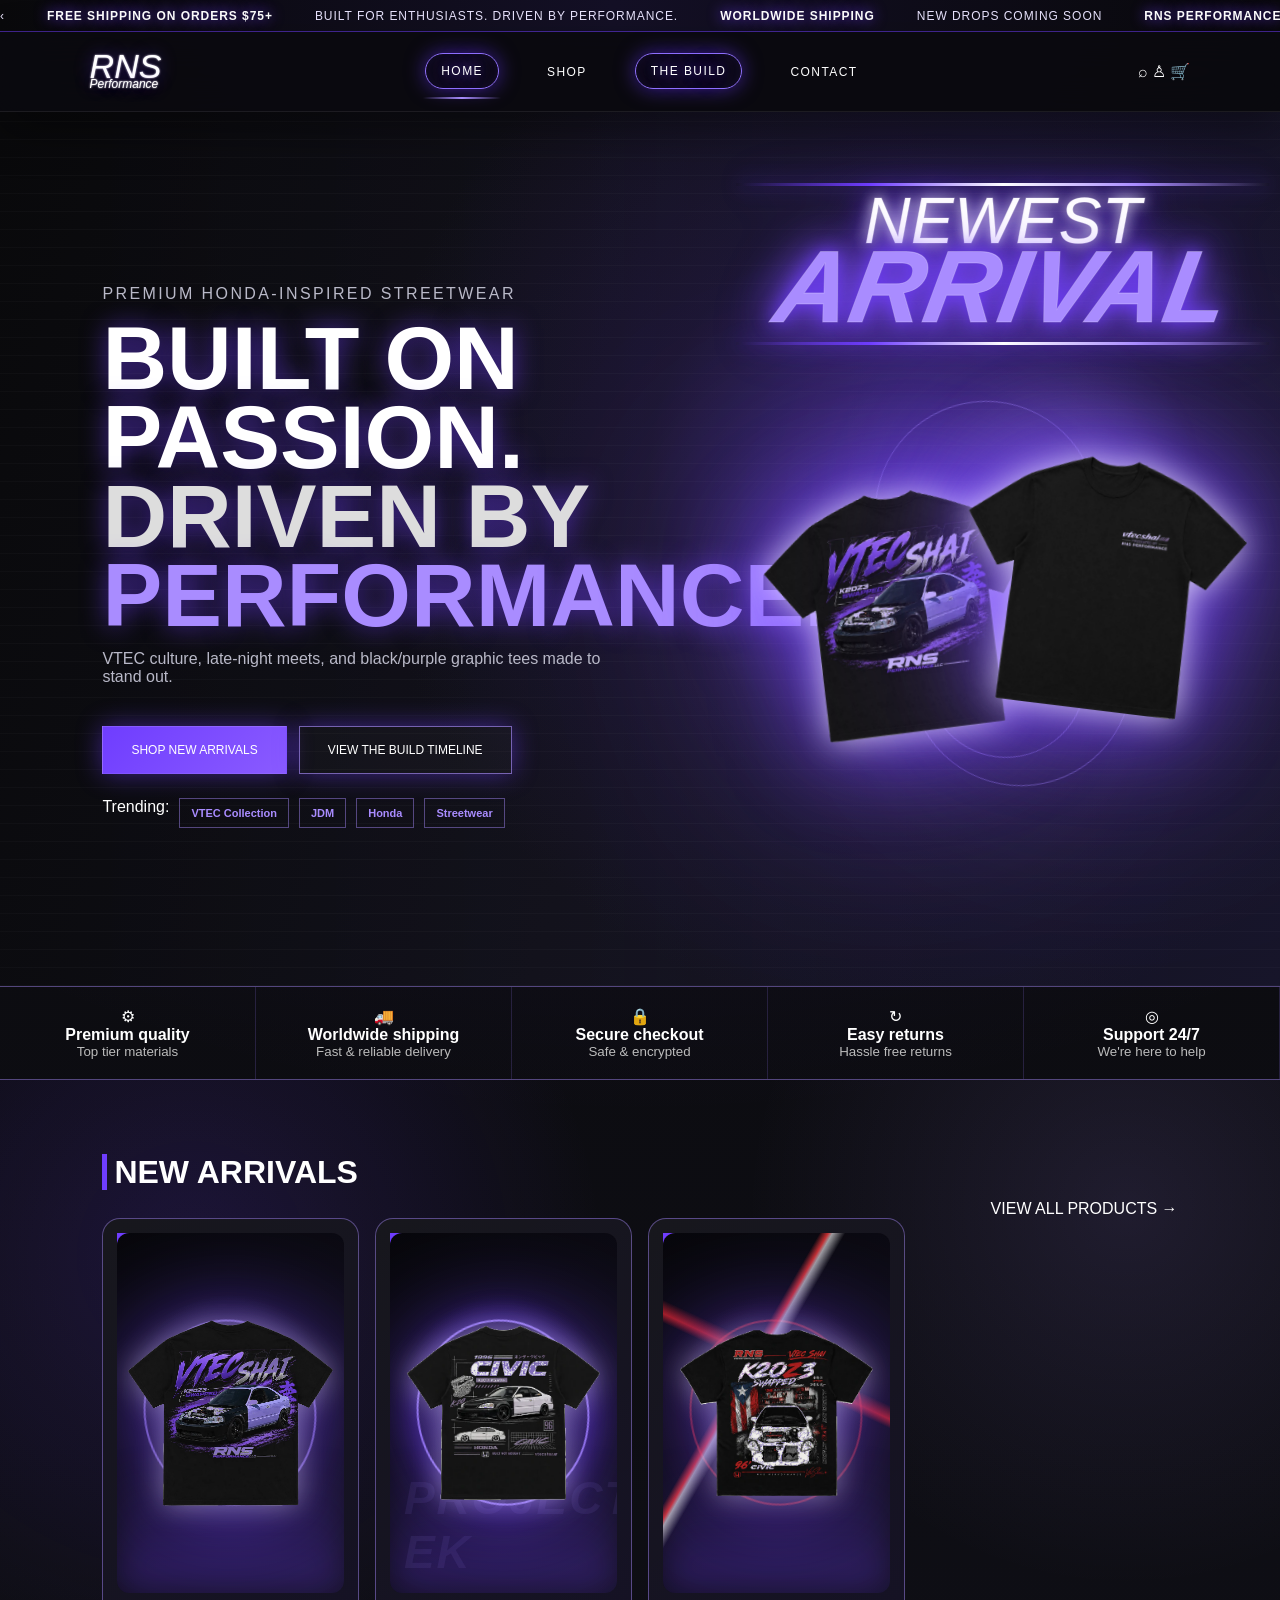
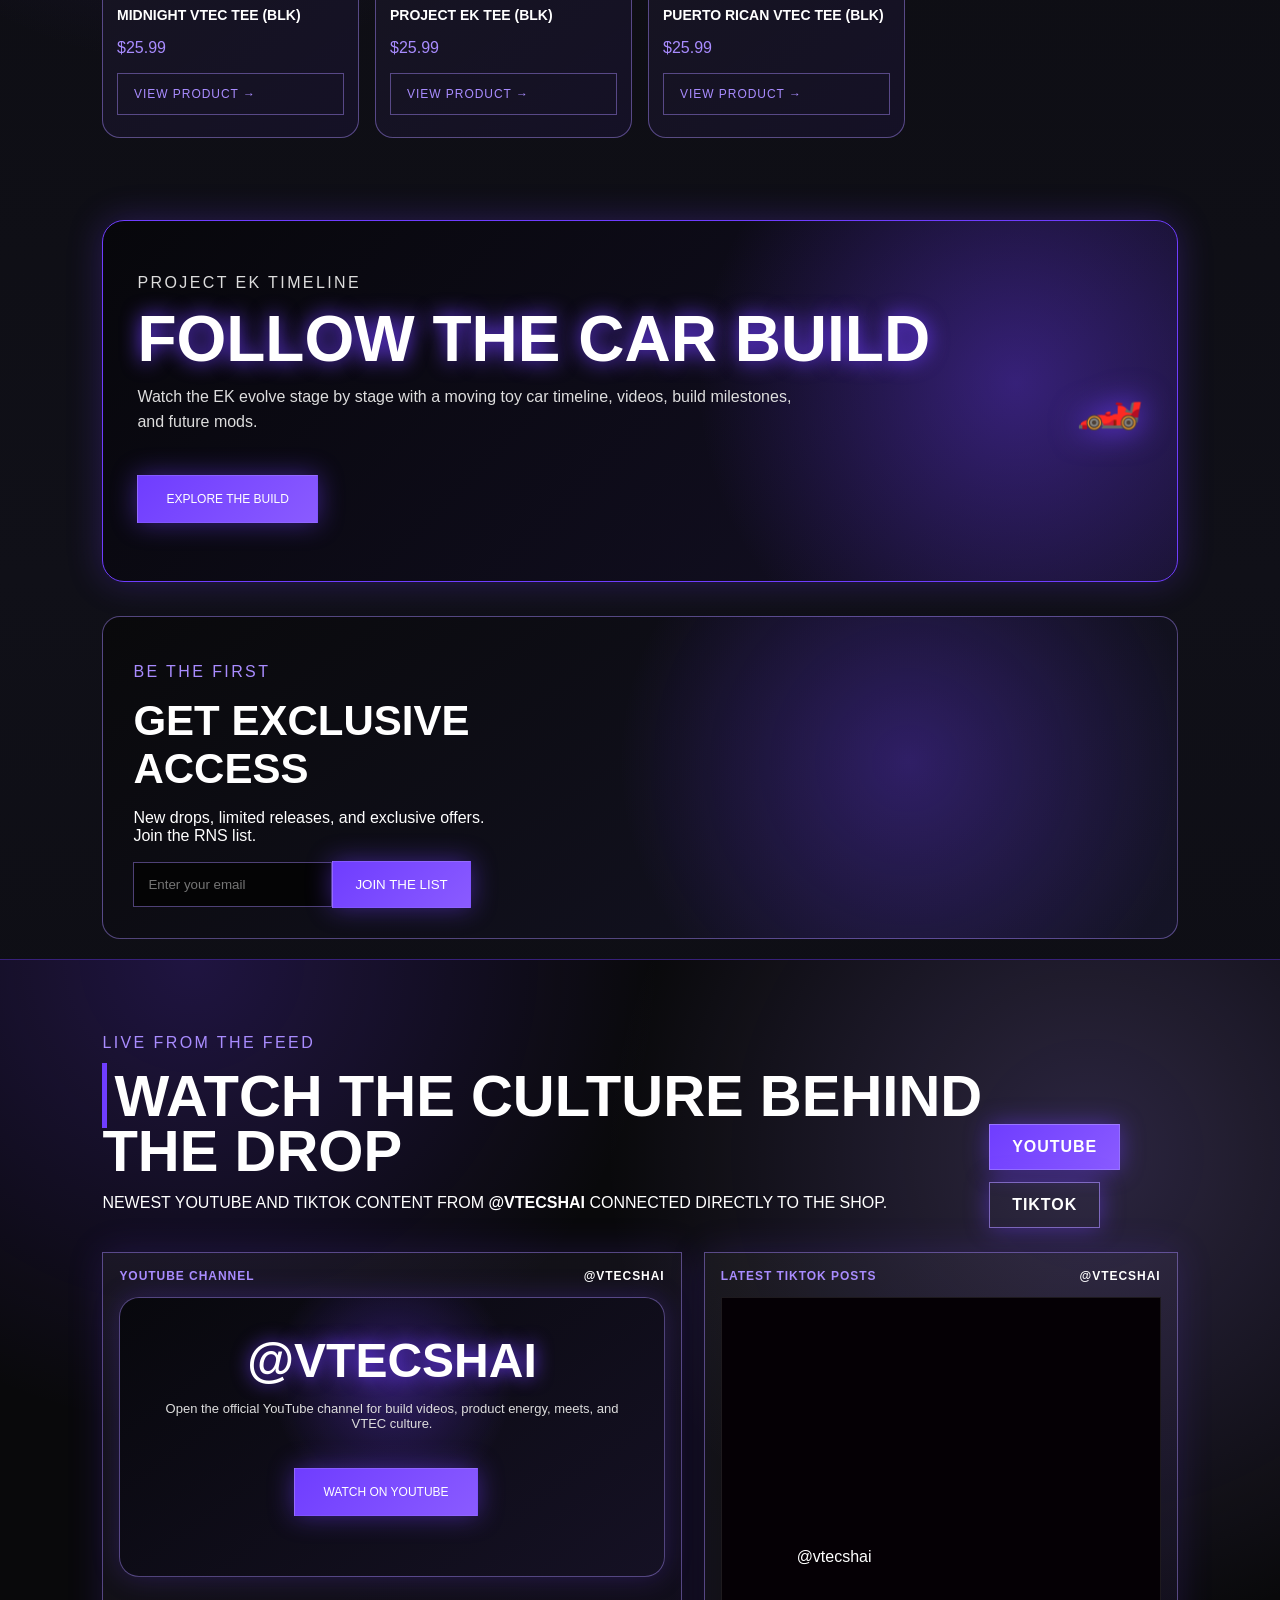
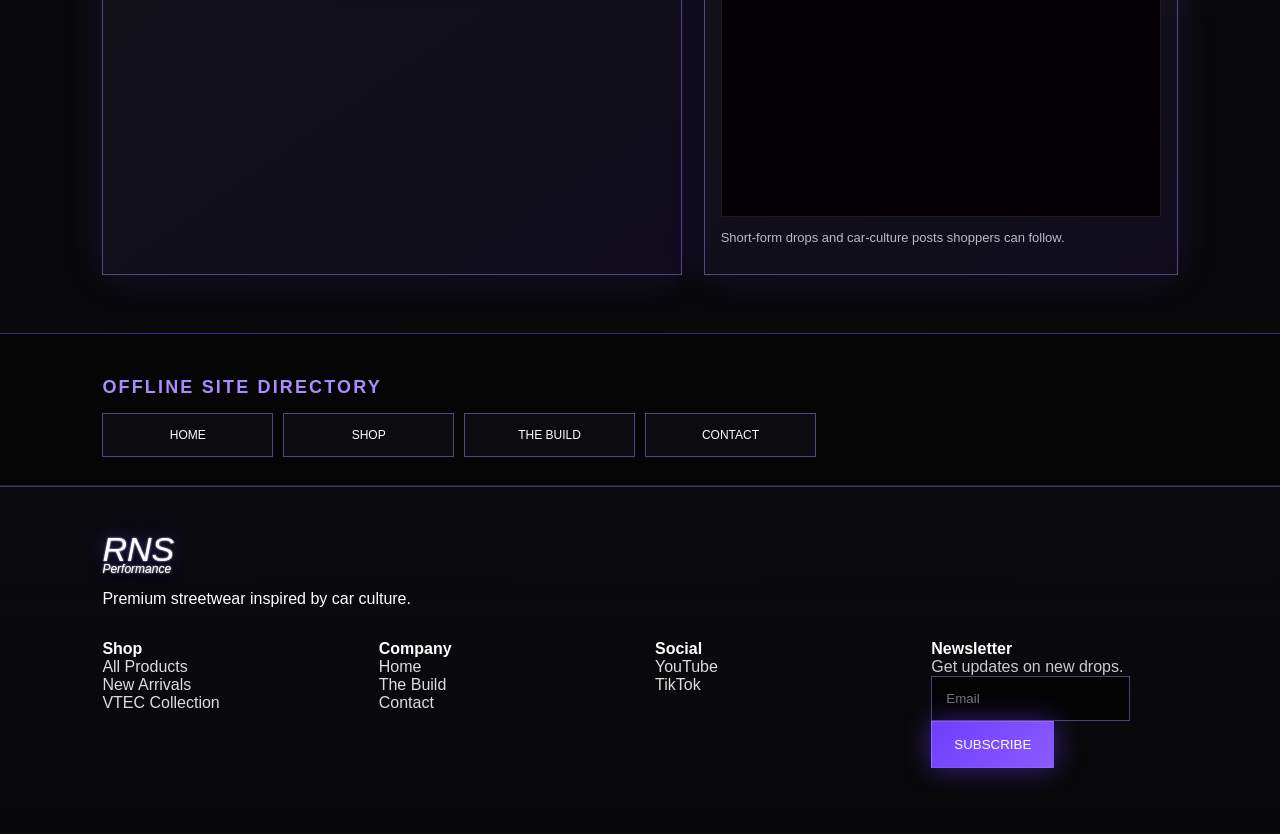
==== commit 0863d74e: "Update index.html" ====
--- a/index.html
+++ b/index.html
@@ -5,7 +5,7 @@
 <section class="trust"><div>⚙ <b>Premium quality</b><small>Top tier materials</small></div><div>🚚 <b>Worldwide shipping</b><small>Fast & reliable delivery</small></div><div>🔒 <b>Secure checkout</b><small>Safe & encrypted</small></div><div>↻ <b>Easy returns</b><small>Hassle free returns</small></div><div>◎ <b>Support 24/7</b><small>We're here to help</small></div></section>
 <section class="products catalog-products"><div class="head"><h2>New arrivals</h2><a href="shop.html">View all products →</a></div><div class="grid catalog-grid"><article class="catalog-card card-violet"><i>New</i><a class="product-link" href="product-vtec.html"><div class="catalog-stage"><span class="motion-ring"></span><span class="motion-bolt"></span><div class="shirt-rotator"><img class="front" src="assets/rns-shirt-vtec-transparent.png" alt="Midnight Vtec Tee (Blk) front"><img class="back" src="assets/vtec-back-transparent.png" alt="Midnight Vtec Tee (Blk) back"></div></div><h3>Midnight Vtec Tee (Blk)</h3><p>$25.99</p><span class="view-product">View product →</span></a></article><article class="catalog-card card-orbit"><i>New</i><a class="product-link" href="product-project-ek.html"><div class="catalog-stage"><span class="motion-ring"></span><span class="motion-bolt"></span><div class="shirt-rotator"><img class="front" src="assets/project-ek-front-transparent.png" alt="Project EK Tee (Blk) front"><img class="back" src="assets/project-ek-back-transparent.png" alt="Project EK Tee (Blk) back"></div></div><h3>Project EK Tee (Blk)</h3><p>$25.99</p><span class="view-product">View product →</span></a></article><article class="catalog-card card-lightning"><i>New</i><a class="product-link" href="product-puerto-rican-vtec.html"><div class="catalog-stage"><span class="motion-ring"></span><span class="motion-bolt"></span><div class="shirt-rotator"><img class="front" src="assets/puerto-rican-vtec-front-transparent.png" alt="Puerto Rican Vtec Tee (blk) front"><img class="back" src="assets/puerto-rican-vtec-back-transparent.png" alt="Puerto Rican Vtec Tee (blk) back"></div></div><h3>Puerto Rican Vtec Tee (blk)</h3><p>$25.99</p><span class="view-product">View product →</span></a></article></div></section>
 <section class="build-callout"><div><p class="kicker">Project EK timeline</p><h2>Follow the car build</h2><p>Watch the EK evolve stage by stage with a moving toy car timeline, videos, build milestones, and future mods.</p><a class="btn" href="car-build-timeline.html">Explore the build</a></div><div class="build-mini-car">🏎️</div></section>
-<section class="access"><div><p class="kicker">Be the first</p><h2>Get exclusive access</h2><p>New drops, limited releases, and exclusive offers. Join the RNS list.</p><input placeholder="Enter your email"><button>Join the list</button></div><div class="count"><b>02<small>Days</small></b><b>23<small>Hours</small></b><b>47<small>Minutes</small></b><b>18<small>Seconds</small></b><span>Next drop coming soon</span></div><div class="video"><div>▶</div><b>Watch brand video</b></div></section>
+<section class="access"><div><p class="kicker">Be the first</p><h2>Get exclusive access</h2><p>New drops, limited releases, and exclusive offers. Join the RNS list.</p><input placeholder="Enter your email"><button>Join the list</button></div></b></section>
 <section class="social-feed"><div class="head social-head"><div><p class="kicker">Live from the feed</p><h2>Watch the culture behind the drop</h2><p>Newest YouTube and TikTok content from <b>@vtecshai</b> connected directly to the shop.</p></div><div class="social-actions"><a href="https://www.youtube.com/@vtecshai" target="_blank">YouTube</a><a href="https://www.tiktok.com/@vtecshai" target="_blank">TikTok</a></div></div><div class="social-grid"><article><div class="platform"><span>YouTube Channel</span><b>@vtecshai</b></div><a class="channel-card" href="https://www.youtube.com/@vtecshai" target="_blank"><div><h3>@vtecshai</h3><p>Open the official YouTube channel for build videos, product energy, meets, and VTEC culture.</p><span class="btn">Watch on YouTube</span></div></a></article><article><div class="platform"><span>Latest TikTok Posts</span><b>@vtecshai</b></div><div class="embed tiktok"><blockquote class="tiktok-embed" cite="https://www.tiktok.com/@vtecshai" data-unique-id="vtecshai" data-embed-type="creator" style="max-width:780px;min-width:288px;margin:0 auto;"><section><a target="_blank" href="https://www.tiktok.com/@vtecshai?refer=creator_embed">@vtecshai</a></section></blockquote><script async src="https://www.tiktok.com/embed.js"></script></div><p>Short-form drops and car-culture posts shoppers can follow.</p></article></div></section>
 <section class="directory"><h2>Offline site directory</h2><div class="dir-grid"><a href="index.html">Home</a><a href="shop.html">Shop</a><a href="car-build-timeline.html">The Build</a><a href="contact.html">Contact</a></div></section><footer><a class="logo" href="index.html">RNS <small>Performance</small></a><p>Premium streetwear inspired by car culture.</p><div class="cols"><p><b>Shop</b><br><a class="footer-link" href="shop.html">All Products</a><br><a class="footer-link" href="new-arrivals.html">New Arrivals</a><br><a class="footer-link" href="collections.html">VTEC Collection</a></p><p><b>Company</b><br><a class="footer-link" href="index.html">Home</a><br><a class="footer-link" href="car-build-timeline.html">The Build</a><br><a class="footer-link" href="contact.html">Contact</a></p><p><b>Social</b><br><a class="footer-link" href="https://www.youtube.com/@vtecshai" target="_blank">YouTube</a><br><a class="footer-link" href="https://www.tiktok.com/@vtecshai" target="_blank">TikTok</a></p><p><b>Newsletter</b><br>Get updates on new drops.<br><input placeholder="Email"><button>Subscribe</button></p></div></footer>
-</body></html>+</body></html>
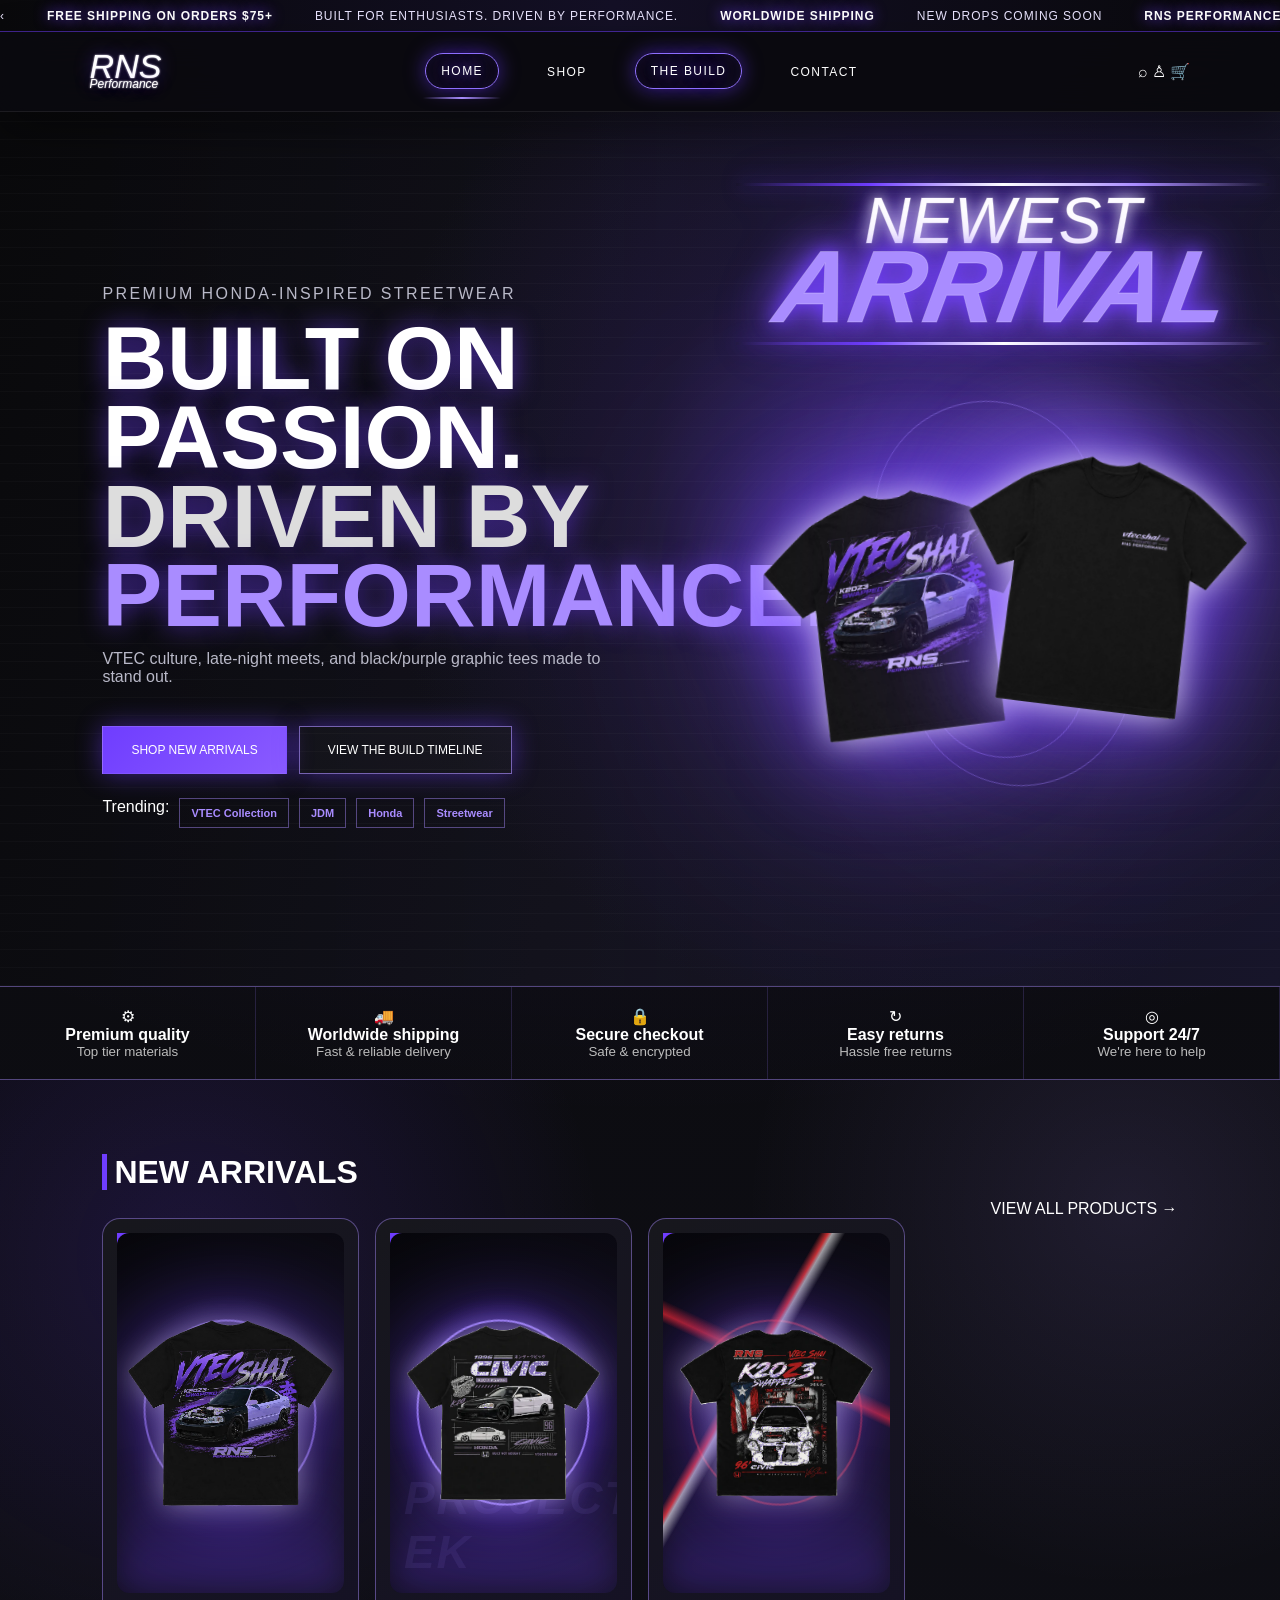
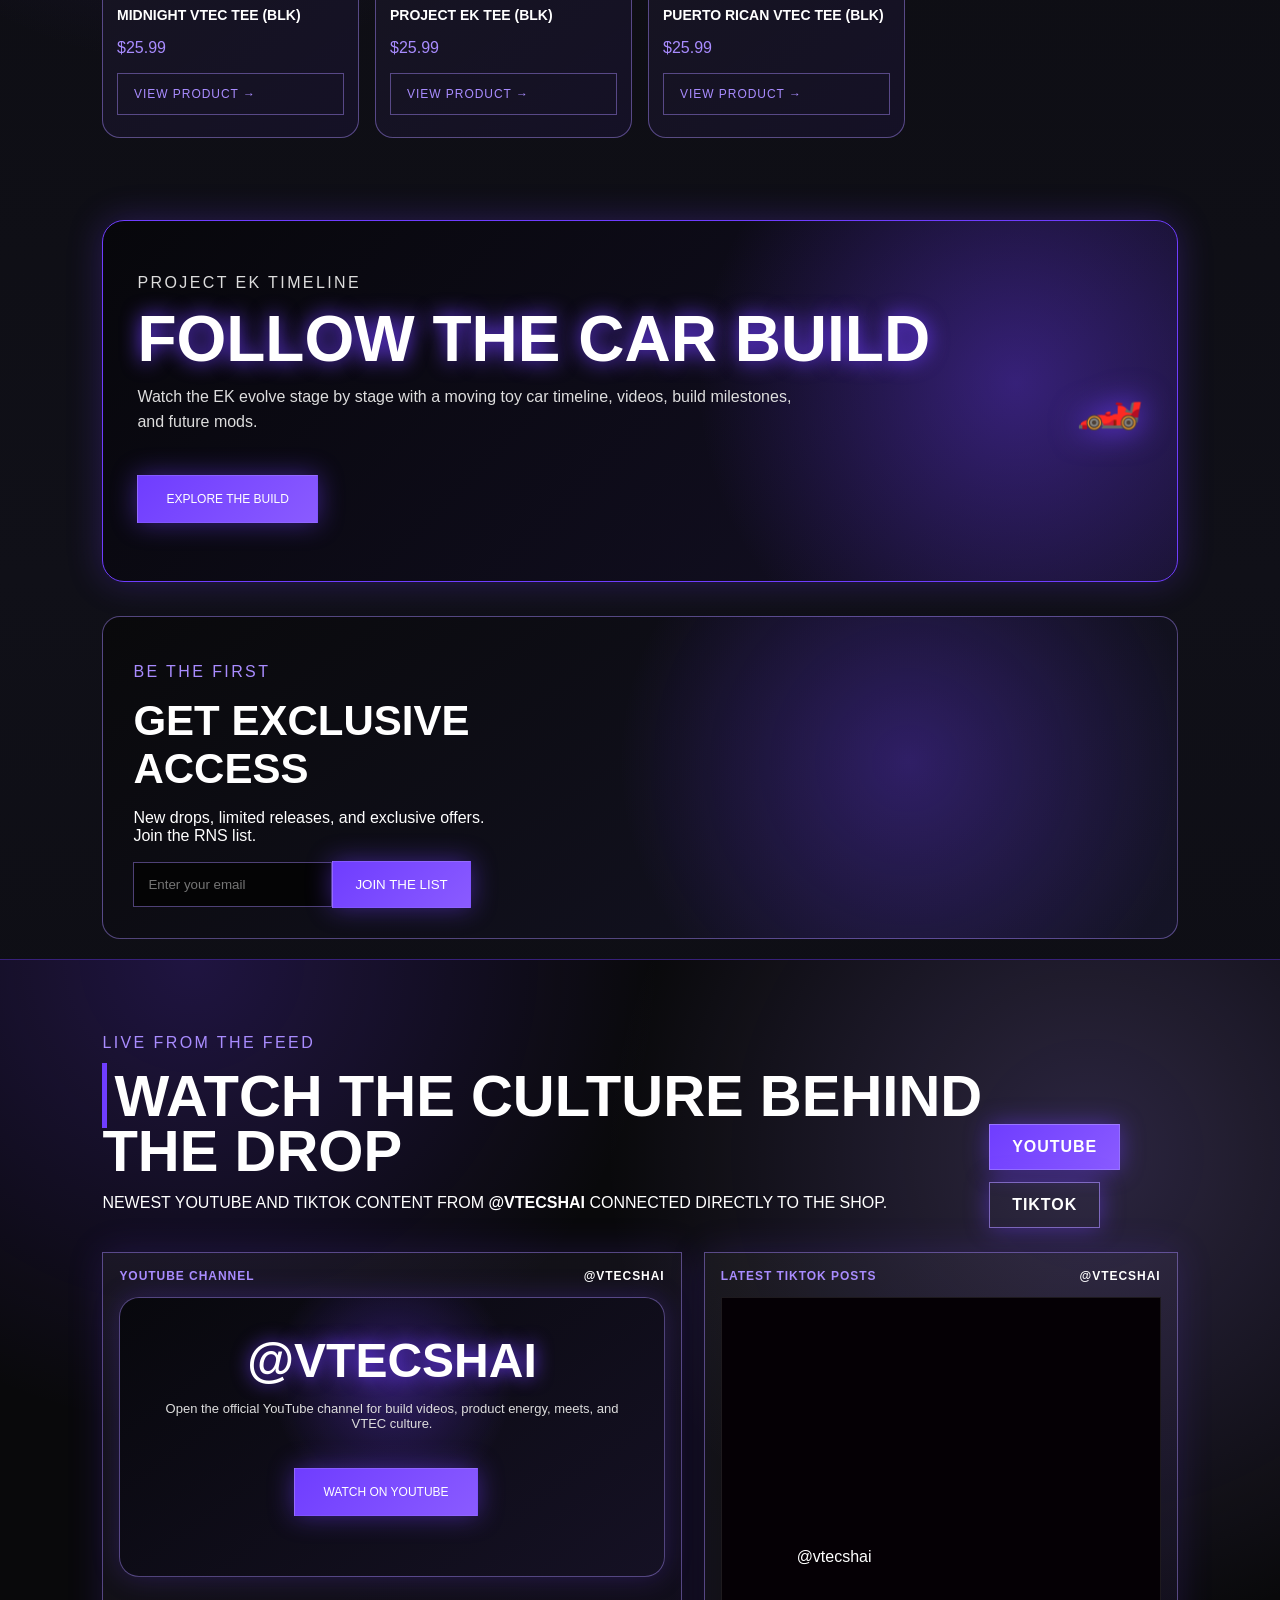
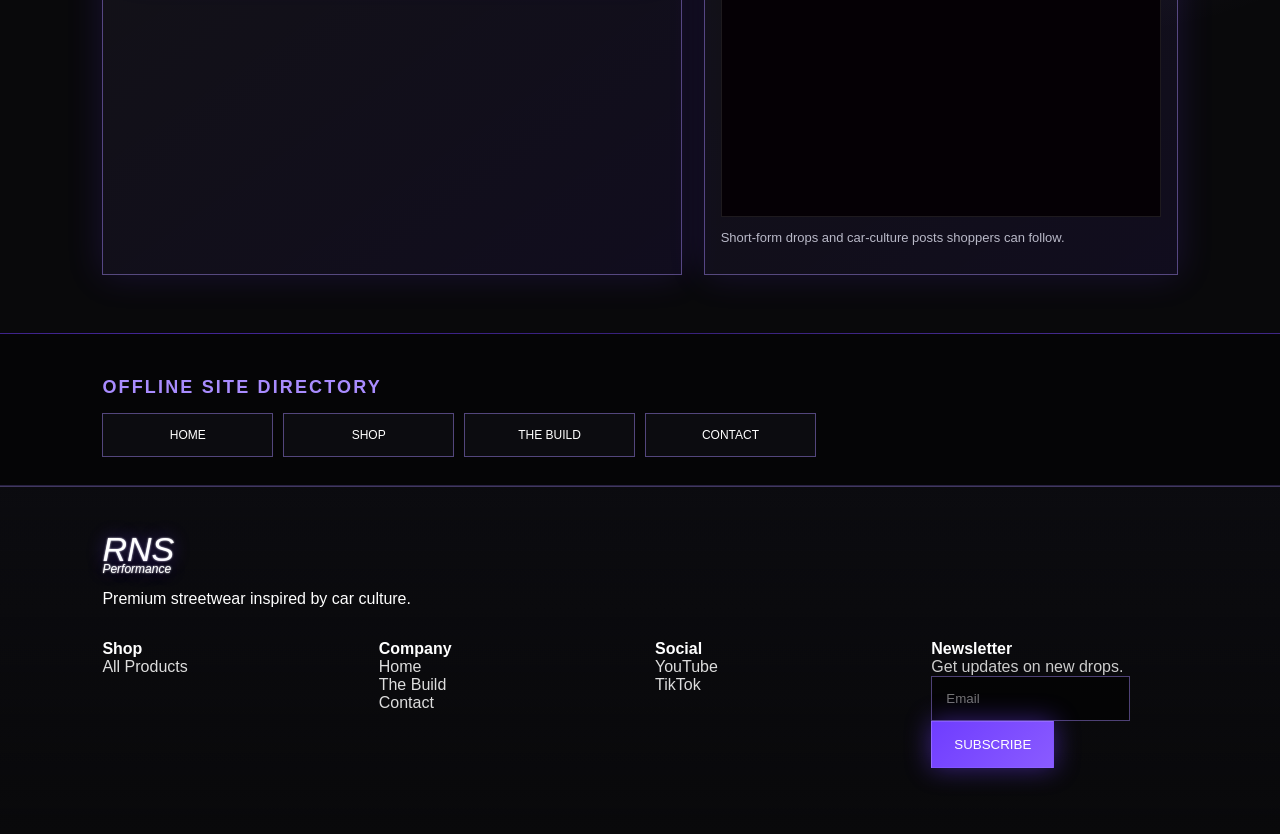
==== commit 14c30199: "Update index.html" ====
--- a/index.html
+++ b/index.html
@@ -7,5 +7,5 @@
 <section class="build-callout"><div><p class="kicker">Project EK timeline</p><h2>Follow the car build</h2><p>Watch the EK evolve stage by stage with a moving toy car timeline, videos, build milestones, and future mods.</p><a class="btn" href="car-build-timeline.html">Explore the build</a></div><div class="build-mini-car">🏎️</div></section>
 <section class="access"><div><p class="kicker">Be the first</p><h2>Get exclusive access</h2><p>New drops, limited releases, and exclusive offers. Join the RNS list.</p><input placeholder="Enter your email"><button>Join the list</button></div></b></section>
 <section class="social-feed"><div class="head social-head"><div><p class="kicker">Live from the feed</p><h2>Watch the culture behind the drop</h2><p>Newest YouTube and TikTok content from <b>@vtecshai</b> connected directly to the shop.</p></div><div class="social-actions"><a href="https://www.youtube.com/@vtecshai" target="_blank">YouTube</a><a href="https://www.tiktok.com/@vtecshai" target="_blank">TikTok</a></div></div><div class="social-grid"><article><div class="platform"><span>YouTube Channel</span><b>@vtecshai</b></div><a class="channel-card" href="https://www.youtube.com/@vtecshai" target="_blank"><div><h3>@vtecshai</h3><p>Open the official YouTube channel for build videos, product energy, meets, and VTEC culture.</p><span class="btn">Watch on YouTube</span></div></a></article><article><div class="platform"><span>Latest TikTok Posts</span><b>@vtecshai</b></div><div class="embed tiktok"><blockquote class="tiktok-embed" cite="https://www.tiktok.com/@vtecshai" data-unique-id="vtecshai" data-embed-type="creator" style="max-width:780px;min-width:288px;margin:0 auto;"><section><a target="_blank" href="https://www.tiktok.com/@vtecshai?refer=creator_embed">@vtecshai</a></section></blockquote><script async src="https://www.tiktok.com/embed.js"></script></div><p>Short-form drops and car-culture posts shoppers can follow.</p></article></div></section>
-<section class="directory"><h2>Offline site directory</h2><div class="dir-grid"><a href="index.html">Home</a><a href="shop.html">Shop</a><a href="car-build-timeline.html">The Build</a><a href="contact.html">Contact</a></div></section><footer><a class="logo" href="index.html">RNS <small>Performance</small></a><p>Premium streetwear inspired by car culture.</p><div class="cols"><p><b>Shop</b><br><a class="footer-link" href="shop.html">All Products</a><br><a class="footer-link" href="new-arrivals.html">New Arrivals</a><br><a class="footer-link" href="collections.html">VTEC Collection</a></p><p><b>Company</b><br><a class="footer-link" href="index.html">Home</a><br><a class="footer-link" href="car-build-timeline.html">The Build</a><br><a class="footer-link" href="contact.html">Contact</a></p><p><b>Social</b><br><a class="footer-link" href="https://www.youtube.com/@vtecshai" target="_blank">YouTube</a><br><a class="footer-link" href="https://www.tiktok.com/@vtecshai" target="_blank">TikTok</a></p><p><b>Newsletter</b><br>Get updates on new drops.<br><input placeholder="Email"><button>Subscribe</button></p></div></footer>
+<section class="directory"><h2>Offline site directory</h2><div class="dir-grid"><a href="index.html">Home</a><a href="shop.html">Shop</a><a href="car-build-timeline.html">The Build</a><a href="contact.html">Contact</a></div></section><footer><a class="logo" href="index.html">RNS <small>Performance</small></a><p>Premium streetwear inspired by car culture.</p><div class="cols"><p><b>Shop</b><br><a class="footer-link" href="shop.html">All Products</a><br><br></p><p><b>Company</b><br><a class="footer-link" href="index.html">Home</a><br><a class="footer-link" href="car-build-timeline.html">The Build</a><br><a class="footer-link" href="contact.html">Contact</a></p><p><b>Social</b><br><a class="footer-link" href="https://www.youtube.com/@vtecshai" target="_blank">YouTube</a><br><a class="footer-link" href="https://www.tiktok.com/@vtecshai" target="_blank">TikTok</a></p><p><b>Newsletter</b><br>Get updates on new drops.<br><input placeholder="Email"><button>Subscribe</button></p></div></footer>
 </body></html>
